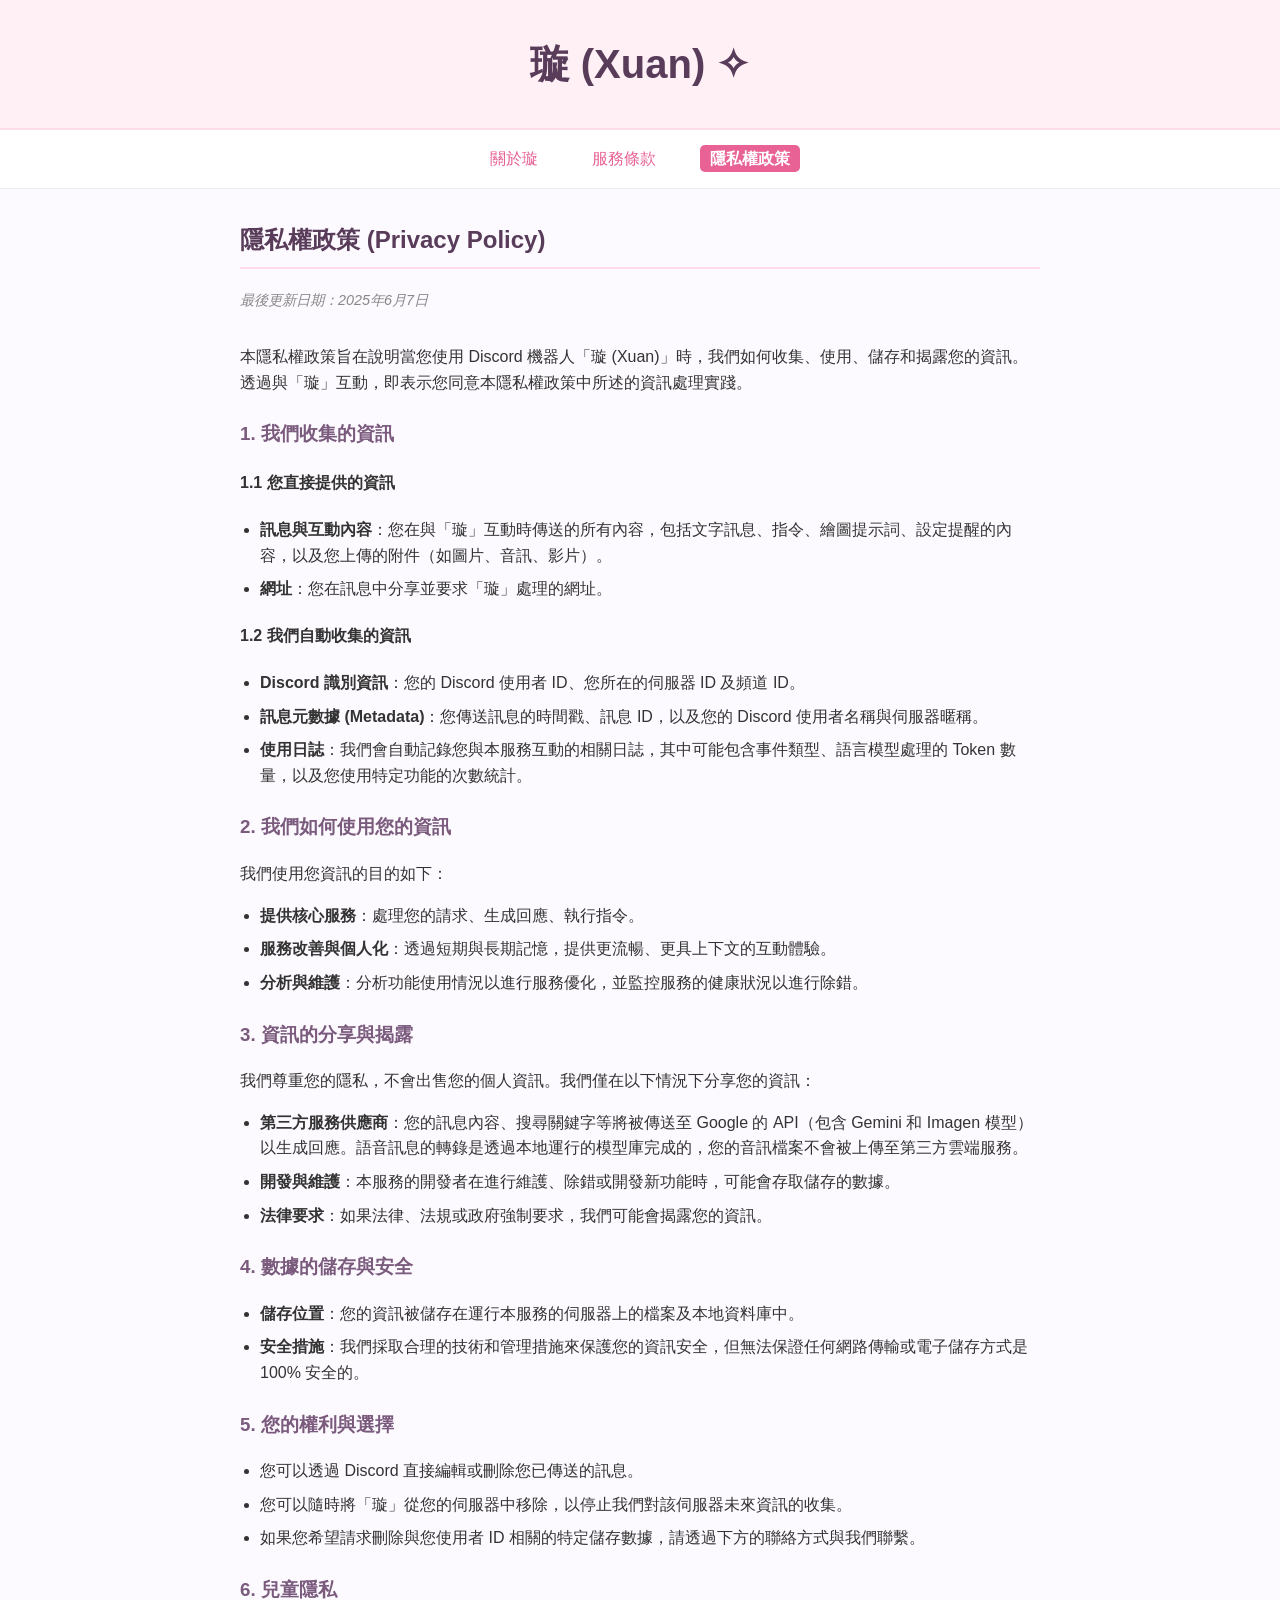
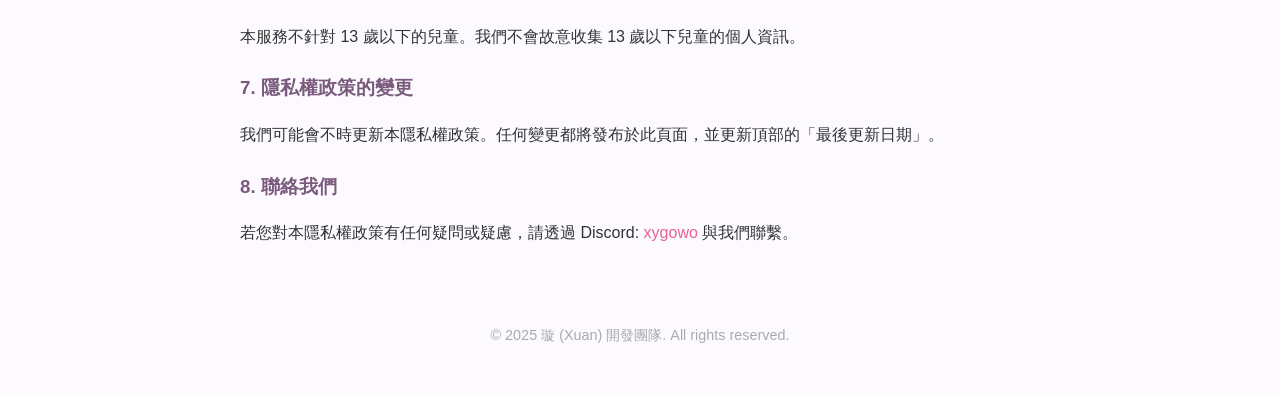
==== privacy.html @ e2d8d59f "新增檔案，作為專案的初始提交。" ====
<!DOCTYPE html>
<html lang="zh-Hant">
<head>
    <meta charset="UTF-8">
    <meta name="viewport" content="width=device-width, initial-scale=1.0">
    <title>隱私權政策 - 璇 (Xuan) ✧</title>
    <link rel="stylesheet" href="style.css">
</head>
<body>
    <header>
        <h1>璇 (Xuan) ✧</h1>
    </header>
    <nav>
        <a href="index.html">關於璇</a>
        <a href="tos.html">服務條款</a>
        <a href="privacy.html" class="active">隱私權政策</a>
    </nav>
    <main>
        <h2>隱私權政策 (Privacy Policy)</h2>
        <p class="meta-info">最後更新日期：2025年6月7日</p>
        <p>本隱私權政策旨在說明當您使用 Discord 機器人「璇 (Xuan)」時，我們如何收集、使用、儲存和揭露您的資訊。透過與「璇」互動，即表示您同意本隱私權政策中所述的資訊處理實踐。</p>

        <h3>1. 我們收集的資訊</h3>
        <h4>1.1 您直接提供的資訊</h4>
        <ul>
            <li><strong>訊息與互動內容</strong>：您在與「璇」互動時傳送的所有內容，包括文字訊息、指令、繪圖提示詞、設定提醒的內容，以及您上傳的附件（如圖片、音訊、影片）。</li>
            <li><strong>網址</strong>：您在訊息中分享並要求「璇」處理的網址。</li>
        </ul>
        <h4>1.2 我們自動收集的資訊</h4>
        <ul>
            <li><strong>Discord 識別資訊</strong>：您的 Discord 使用者 ID、您所在的伺服器 ID 及頻道 ID。</li>
            <li><strong>訊息元數據 (Metadata)</strong>：您傳送訊息的時間戳、訊息 ID，以及您的 Discord 使用者名稱與伺服器暱稱。</li>
            <li><strong>使用日誌</strong>：我們會自動記錄您與本服務互動的相關日誌，其中可能包含事件類型、語言模型處理的 Token 數量，以及您使用特定功能的次數統計。</li>
        </ul>

        <h3>2. 我們如何使用您的資訊</h3>
        <p>我們使用您資訊的目的如下：</p>
        <ul>
            <li><strong>提供核心服務</strong>：處理您的請求、生成回應、執行指令。</li>
            <li><strong>服務改善與個人化</strong>：透過短期與長期記憶，提供更流暢、更具上下文的互動體驗。</li>
            <li><strong>分析與維護</strong>：分析功能使用情況以進行服務優化，並監控服務的健康狀況以進行除錯。</li>
        </ul>

        <h3>3. 資訊的分享與揭露</h3>
        <p>我們尊重您的隱私，不會出售您的個人資訊。我們僅在以下情況下分享您的資訊：</p>
        <ul>
            <li><strong>第三方服務供應商</strong>：您的訊息內容、搜尋關鍵字等將被傳送至 Google 的 API（包含 Gemini 和 Imagen 模型）以生成回應。語音訊息的轉錄是透過本地運行的模型庫完成的，您的音訊檔案不會被上傳至第三方雲端服務。</li>
            <li><strong>開發與維護</strong>：本服務的開發者在進行維護、除錯或開發新功能時，可能會存取儲存的數據。</li>
            <li><strong>法律要求</strong>：如果法律、法規或政府強制要求，我們可能會揭露您的資訊。</li>
        </ul>

        <h3>4. 數據的儲存與安全</h3>
        <ul>
            <li><strong>儲存位置</strong>：您的資訊被儲存在運行本服務的伺服器上的檔案及本地資料庫中。</li>
            <li><strong>安全措施</strong>：我們採取合理的技術和管理措施來保護您的資訊安全，但無法保證任何網路傳輸或電子儲存方式是 100% 安全的。</li>
        </ul>

        <h3>5. 您的權利與選擇</h3>
        <ul>
            <li>您可以透過 Discord 直接編輯或刪除您已傳送的訊息。</li>
            <li>您可以隨時將「璇」從您的伺服器中移除，以停止我們對該伺服器未來資訊的收集。</li>
            <li>如果您希望請求刪除與您使用者 ID 相關的特定儲存數據，請透過下方的聯絡方式與我們聯繫。</li>
        </ul>

        <h3>6. 兒童隱私</h3>
        <p>本服務不針對 13 歲以下的兒童。我們不會故意收集 13 歲以下兒童的個人資訊。</p>

        <h3>7. 隱私權政策的變更</h3>
        <p>我們可能會不時更新本隱私權政策。任何變更都將發布於此頁面，並更新頂部的「最後更新日期」。</p>

        <h3>8. 聯絡我們</h3>
        <p>若您對本隱私權政策有任何疑問或疑慮，請透過 Discord: <a href="https://discord.com/users/540176371327172618">xygowo</a> 與我們聯繫。</p>
    </main>
    <footer>
        <p>&copy; 2025 璇 (Xuan) 開發團隊. All rights reserved.</p>
    </footer>
</body>
</html>
---- style.css ----
/* General Body Styles */
body {
    font-family: 'Segoe UI', 'Microsoft JhengHei', 'Helvetica Neue', sans-serif;
    line-height: 1.6;
    margin: 0;
    padding: 0;
    background-color: #fdfaff;
    color: #333;
}

/* Header Styles */
header {
    background-color: #fff0f5; /* Light Lavender Blush */
    color: #583c5a;
    text-align: center;
    padding: 2rem 1rem;
    border-bottom: 2px solid #ffdde8;
}

header h1 {
    margin: 0;
    font-size: 2.5rem;
}

header p {
    margin: 0.5rem 0 0;
    font-size: 1.1rem;
}

/* Navigation Styles */
nav {
    background-color: #ffffff;
    padding: 1rem;
    text-align: center;
    border-bottom: 1px solid #eee;
    position: sticky;
    top: 0;
    z-index: 1000;
}

nav a {
    color: #e86295; /* Pinkish color */
    margin: 0 15px;
    text-decoration: none;
    font-weight: 500;
    padding: 5px 10px;
    border-radius: 5px;
    transition: background-color 0.3s, color 0.3s;
}

nav a:hover {
    background-color: #fff0f5;
    color: #d14a7e;
}

nav a.active {
    color: #ffffff;
    background-color: #e86295;
    font-weight: 700;
}

/* Main Content Styles */
main {
    max-width: 800px;
    margin: 2rem auto;
    padding: 0 2rem;
}

section {
    background-color: #ffffff;
    padding: 1.5rem 2rem;
    margin-bottom: 1.5rem;
    border-radius: 8px;
    box-shadow: 0 2px 8px rgba(0,0,0,0.05);
}

/* Headings and Paragraphs */
h2 {
    color: #583c5a;
    border-bottom: 2px solid #ffdde8;
    padding-bottom: 0.5rem;
    margin-top: 0;
}

h3 {
    color: #7a5a7d;
    margin-top: 1.5rem;
}

p {
    margin-bottom: 1rem;
}

p.meta-info {
    font-style: italic;
    color: #888;
    font-size: 0.9rem;
    margin-bottom: 2rem;
}

/* Lists and Links */
ul {
    padding-left: 20px;
}

li {
    margin-bottom: 0.5rem;
}

a {
    color: #e86295;
    text-decoration: none;
}

a:hover {
    text-decoration: underline;
}

/* Code block styles */
code {
    background-color: #f0f0f0;
    padding: 0.2em 0.4em;
    margin: 0;
    font-size: 85%;
    border-radius: 3px;
    font-family: 'Courier New', Courier, monospace;
}

/* Footer Styles */
footer {
    text-align: center;
    padding: 2rem;
    margin-top: 2rem;
    font-size: 0.9em;
    color: #aaa;
}
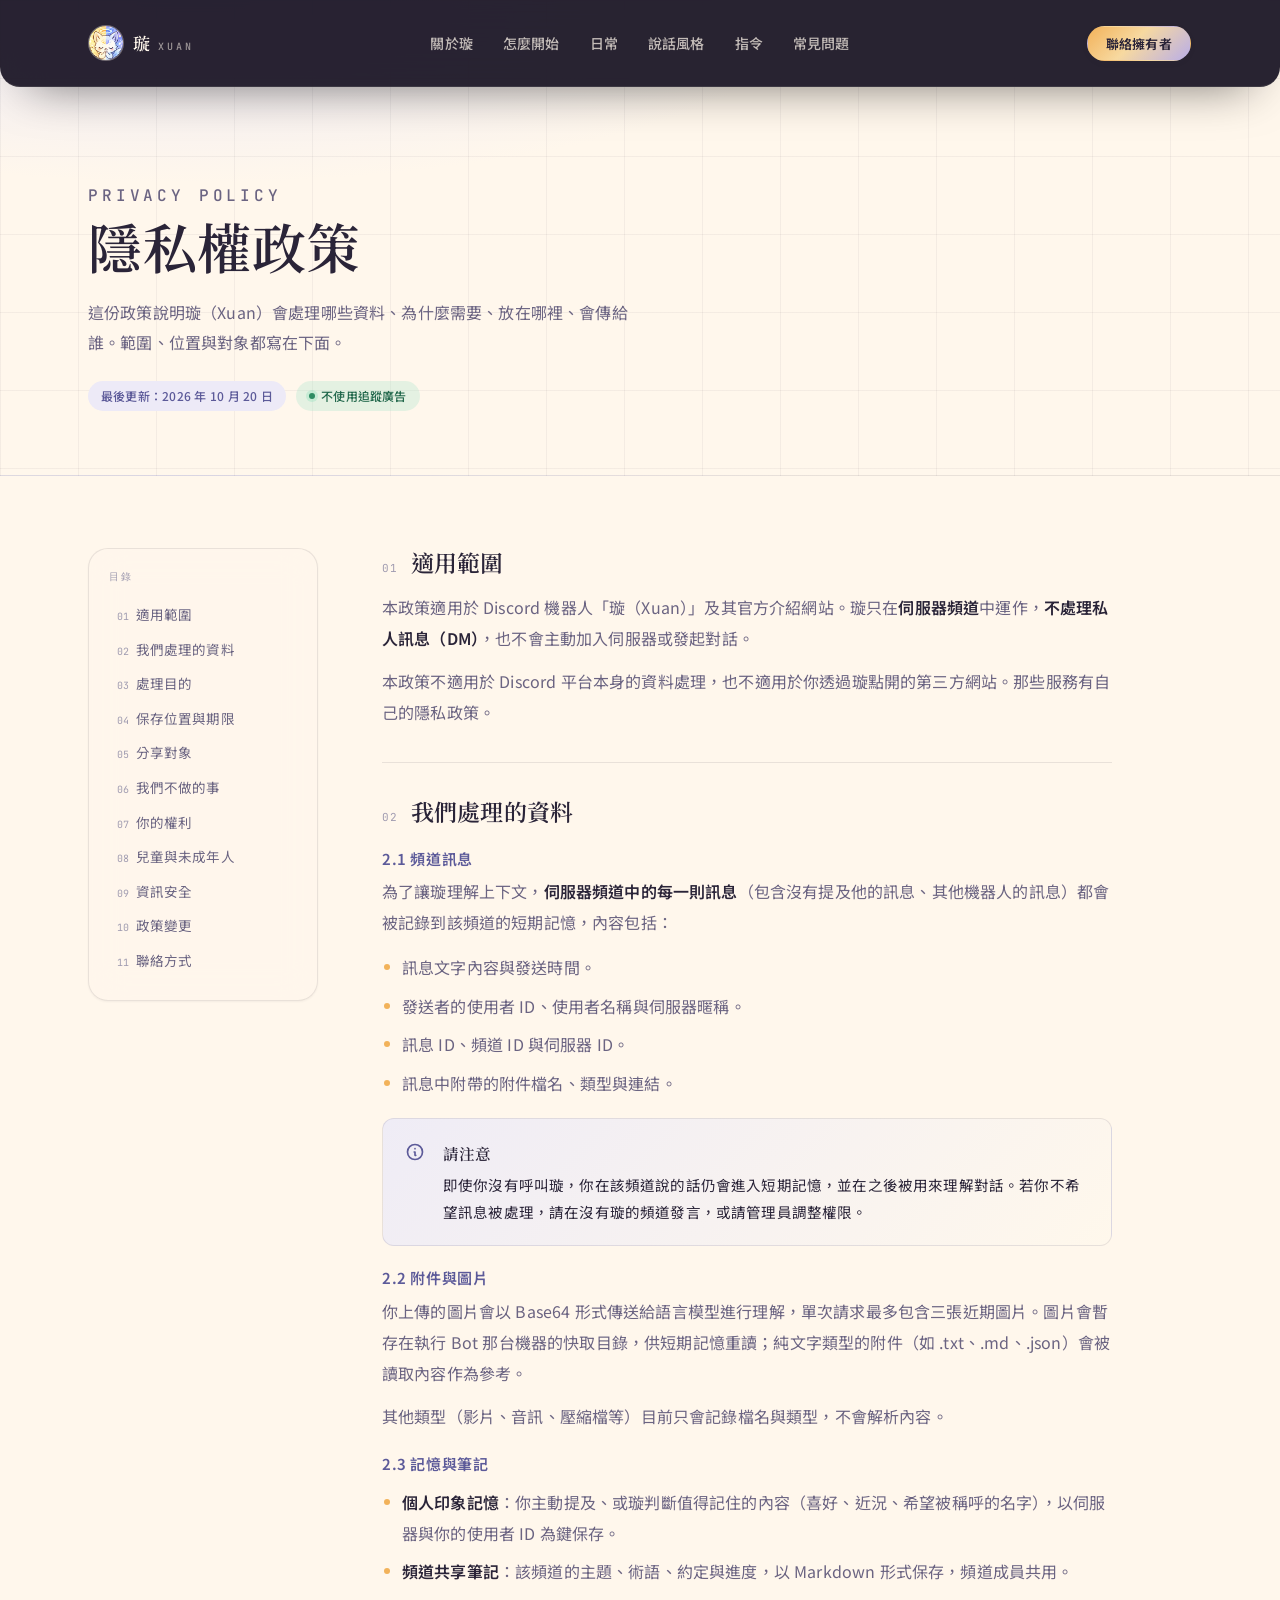
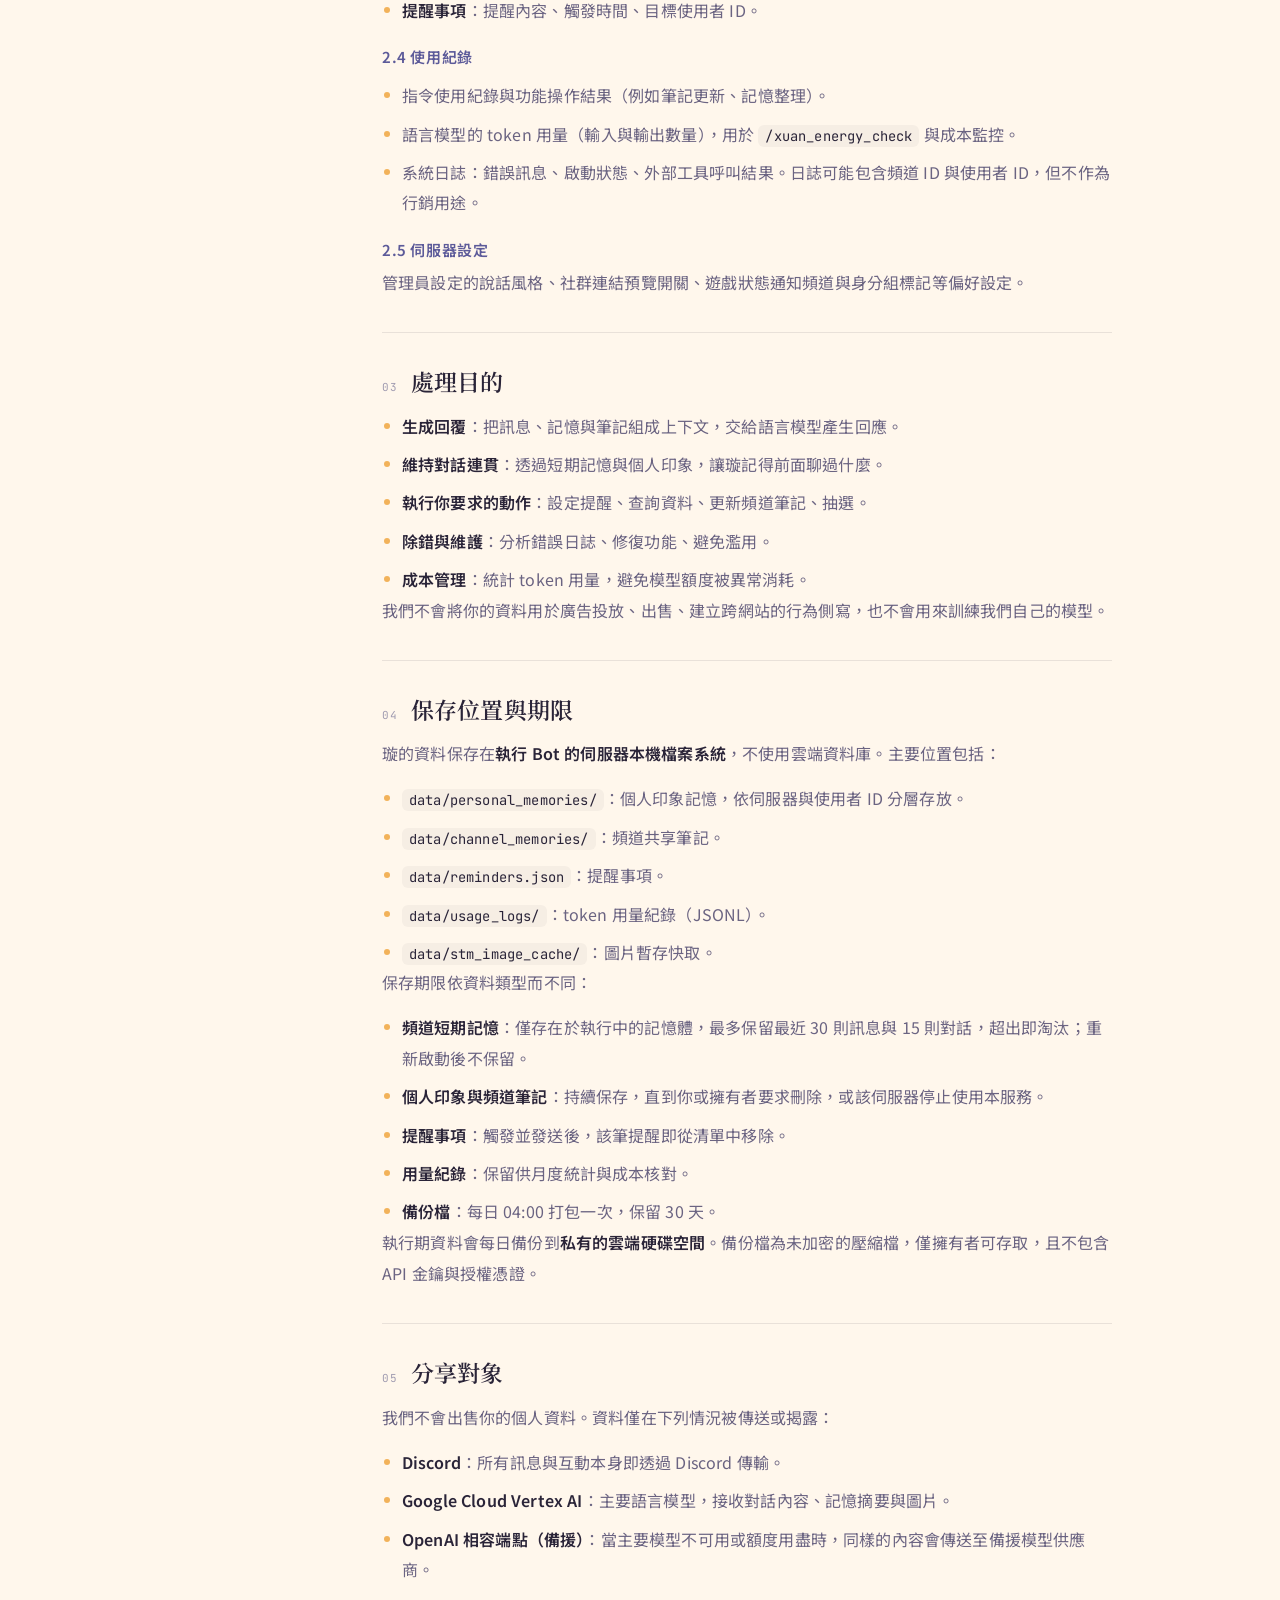
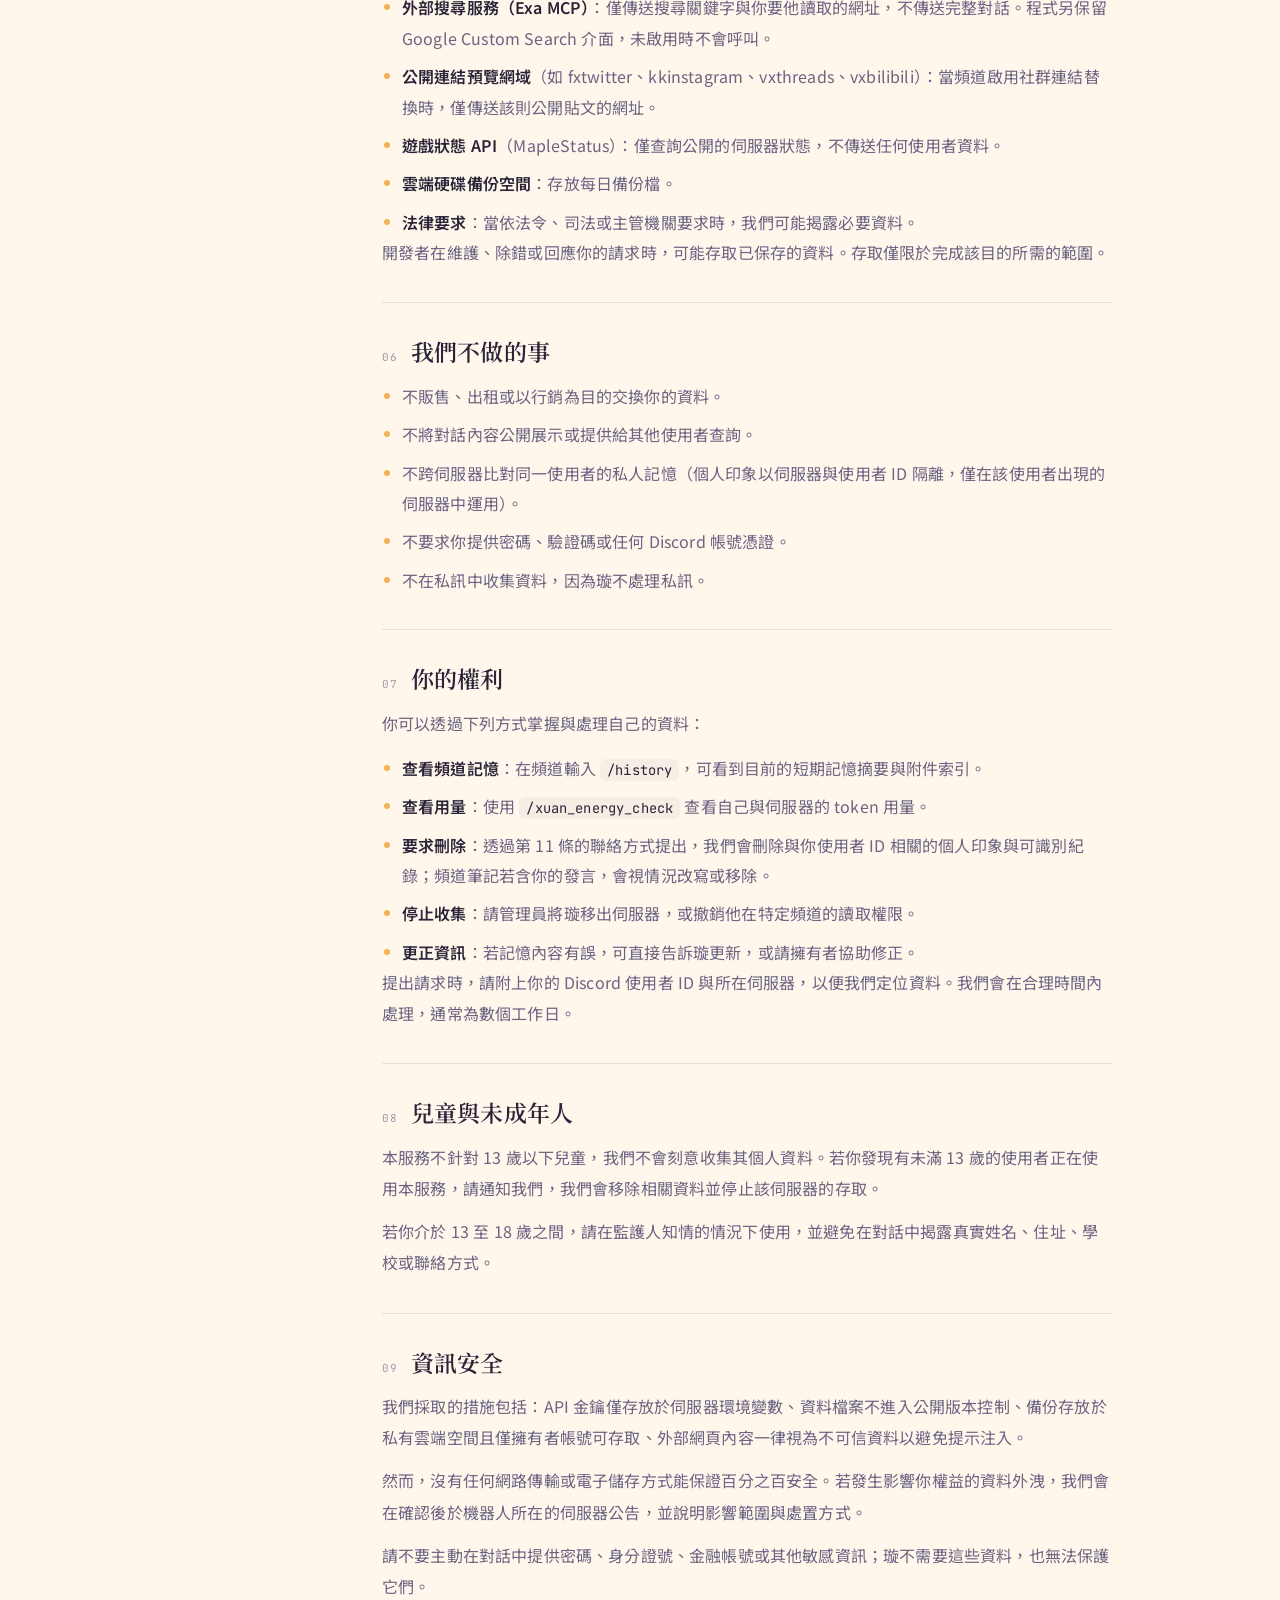
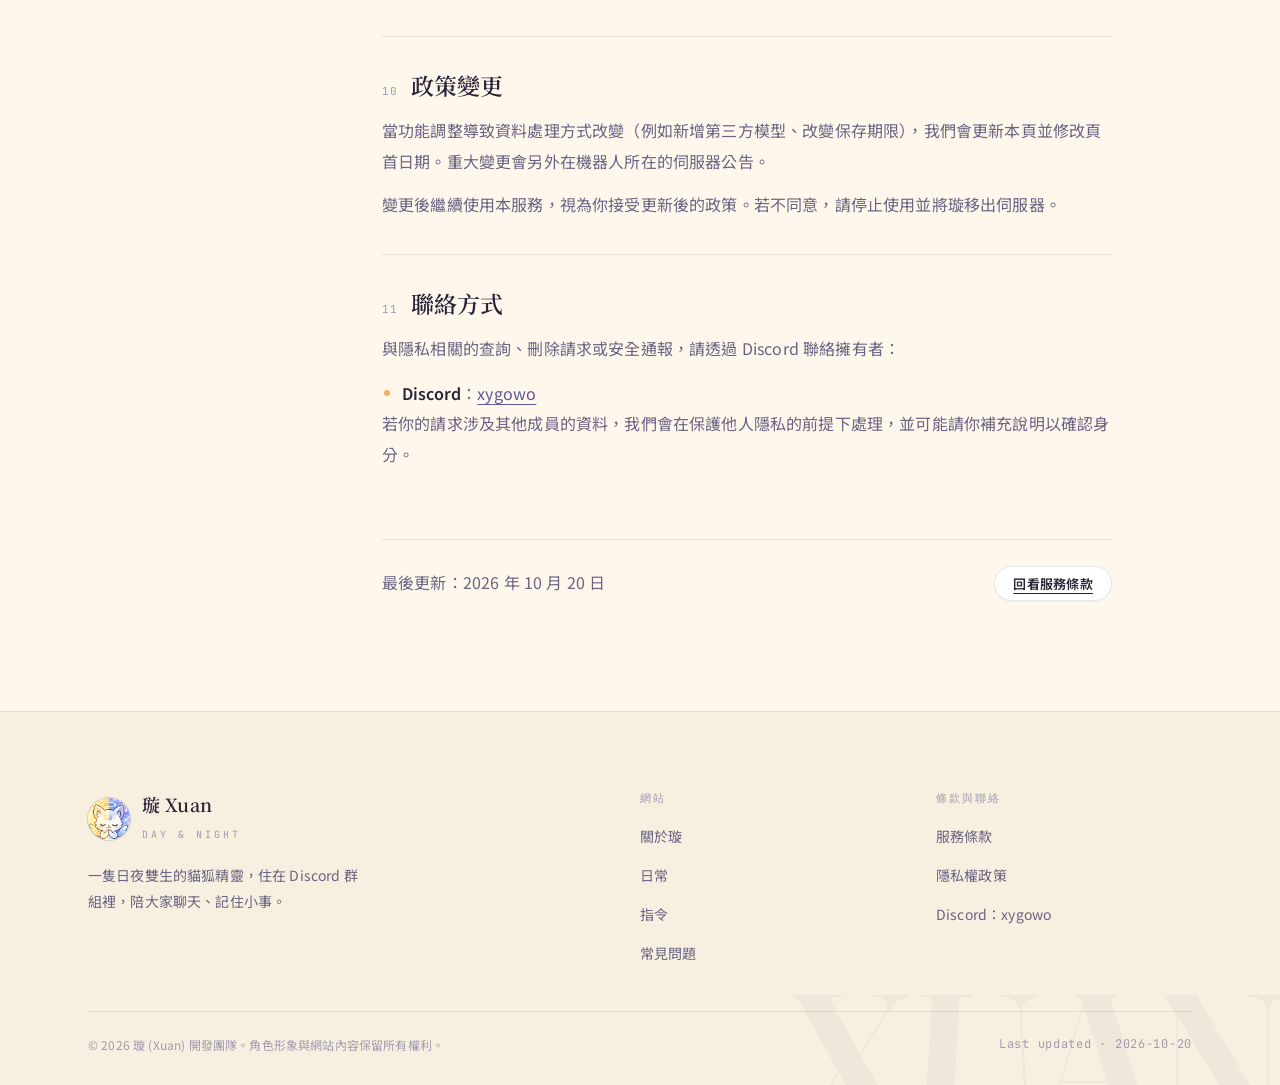
==== commit 6dc10cda: "2026更新" ====
--- a/privacy.html
+++ b/privacy.html
@@ -1,78 +1,272 @@
 <!DOCTYPE html>
-<html lang="zh-Hant">
+<html lang="zh-Hant-TW">
 <head>
-    <meta charset="UTF-8">
-    <meta name="viewport" content="width=device-width, initial-scale=1.0">
-    <title>隱私權政策 - 璇 (Xuan) ✧</title>
-    <link rel="stylesheet" href="style.css">
+  <meta charset="UTF-8">
+  <meta name="viewport" content="width=device-width, initial-scale=1.0">
+  <title>隱私權政策 — 璇 Xuan</title>
+  <meta name="description" content="璇（Xuan）Discord 聊天機器人的隱私權政策：收集哪些資料、為什麼收集、存在哪裡、分享給誰，以及你可以怎麼要求刪除。">
+  <meta name="theme-color" content="#2A2438">
+  <link rel="icon" type="image/png" href="assets/img/favicon.png?v=2">
+  <link rel="apple-touch-icon" href="assets/img/favicon-180.png?v=2">
+  <link rel="preconnect" href="https://fonts.googleapis.com">
+  <link rel="preconnect" href="https://fonts.gstatic.com" crossorigin>
+  <link href="https://fonts.googleapis.com/css2?family=Fraunces:opsz,wght@9..144,300..600&family=JetBrains+Mono:wght@400;500&family=Noto+Sans+TC:wght@300;400;500;600&family=Noto+Serif+TC:wght@400;500;600&display=swap" rel="stylesheet">
+  <script>document.documentElement.classList.add('js');</script>
+  <link rel="stylesheet" href="assets/css/style.css">
 </head>
 <body>
-    <header>
-        <h1>璇 (Xuan) ✧</h1>
-    </header>
-    <nav>
-        <a href="index.html">關於璇</a>
-        <a href="tos.html">服務條款</a>
-        <a href="privacy.html" class="active">隱私權政策</a>
-    </nav>
-    <main>
-        <h2>隱私權政策 (Privacy Policy)</h2>
-        <p class="meta-info">最後更新日期：2025年6月7日</p>
-        <p>本隱私權政策旨在說明當您使用 Discord 機器人「璇 (Xuan)」時，我們如何收集、使用、儲存和揭露您的資訊。透過與「璇」互動，即表示您同意本隱私權政策中所述的資訊處理實踐。</p>
-
-        <h3>1. 我們收集的資訊</h3>
-        <h4>1.1 您直接提供的資訊</h4>
-        <ul>
-            <li><strong>訊息與互動內容</strong>：您在與「璇」互動時傳送的所有內容，包括文字訊息、指令、繪圖提示詞、設定提醒的內容，以及您上傳的附件（如圖片、音訊、影片）。</li>
-            <li><strong>網址</strong>：您在訊息中分享並要求「璇」處理的網址。</li>
+  <a class="skip-link" href="#main">跳至主要內容</a>
+
+  <header class="site-header">
+    <div class="nav-bar" aria-hidden="true"></div>
+    <div class="wrap">
+      <nav class="nav" id="nav" aria-label="主要導覽">
+        <a class="brand" href="index.html">
+          <img class="brand__mark" src="assets/img/avatar.png" alt="" width="38" height="38">
+          <span class="brand__text">璇<span class="brand__latin">Xuan</span></span>
+        </a>
+        <button class="nav__toggle" id="navToggle" type="button" aria-expanded="false" aria-controls="navLinks" aria-label="開啟選單">
+          <span></span><span></span><span></span>
+        </button>
+        <ul class="nav__links" id="navLinks">
+          <li><a href="index.html#about">關於璇</a></li>
+          <li><a href="index.html#start">怎麼開始</a></li>
+          <li><a href="index.html#abilities">日常</a></li>
+          <li><a href="index.html#style">說話風格</a></li>
+          <li><a href="index.html#commands">指令</a></li>
+          <li><a href="index.html#faq">常見問題</a></li>
         </ul>
-        <h4>1.2 我們自動收集的資訊</h4>
-        <ul>
-            <li><strong>Discord 識別資訊</strong>：您的 Discord 使用者 ID、您所在的伺服器 ID 及頻道 ID。</li>
-            <li><strong>訊息元數據 (Metadata)</strong>：您傳送訊息的時間戳、訊息 ID，以及您的 Discord 使用者名稱與伺服器暱稱。</li>
-            <li><strong>使用日誌</strong>：我們會自動記錄您與本服務互動的相關日誌，其中可能包含事件類型、語言模型處理的 Token 數量，以及您使用特定功能的次數統計。</li>
-        </ul>
-
-        <h3>2. 我們如何使用您的資訊</h3>
-        <p>我們使用您資訊的目的如下：</p>
-        <ul>
-            <li><strong>提供核心服務</strong>：處理您的請求、生成回應、執行指令。</li>
-            <li><strong>服務改善與個人化</strong>：透過短期與長期記憶，提供更流暢、更具上下文的互動體驗。</li>
-            <li><strong>分析與維護</strong>：分析功能使用情況以進行服務優化，並監控服務的健康狀況以進行除錯。</li>
-        </ul>
-
-        <h3>3. 資訊的分享與揭露</h3>
-        <p>我們尊重您的隱私，不會出售您的個人資訊。我們僅在以下情況下分享您的資訊：</p>
-        <ul>
-            <li><strong>第三方服務供應商</strong>：您的訊息內容、搜尋關鍵字等將被傳送至 Google 的 API（包含 Gemini 和 Imagen 模型）以生成回應。語音訊息的轉錄是透過本地運行的模型庫完成的，您的音訊檔案不會被上傳至第三方雲端服務。</li>
-            <li><strong>開發與維護</strong>：本服務的開發者在進行維護、除錯或開發新功能時，可能會存取儲存的數據。</li>
-            <li><strong>法律要求</strong>：如果法律、法規或政府強制要求，我們可能會揭露您的資訊。</li>
-        </ul>
-
-        <h3>4. 數據的儲存與安全</h3>
-        <ul>
-            <li><strong>儲存位置</strong>：您的資訊被儲存在運行本服務的伺服器上的檔案及本地資料庫中。</li>
-            <li><strong>安全措施</strong>：我們採取合理的技術和管理措施來保護您的資訊安全，但無法保證任何網路傳輸或電子儲存方式是 100% 安全的。</li>
-        </ul>
-
-        <h3>5. 您的權利與選擇</h3>
-        <ul>
-            <li>您可以透過 Discord 直接編輯或刪除您已傳送的訊息。</li>
-            <li>您可以隨時將「璇」從您的伺服器中移除，以停止我們對該伺服器未來資訊的收集。</li>
-            <li>如果您希望請求刪除與您使用者 ID 相關的特定儲存數據，請透過下方的聯絡方式與我們聯繫。</li>
-        </ul>
-
-        <h3>6. 兒童隱私</h3>
-        <p>本服務不針對 13 歲以下的兒童。我們不會故意收集 13 歲以下兒童的個人資訊。</p>
-
-        <h3>7. 隱私權政策的變更</h3>
-        <p>我們可能會不時更新本隱私權政策。任何變更都將發布於此頁面，並更新頂部的「最後更新日期」。</p>
-
-        <h3>8. 聯絡我們</h3>
-        <p>若您對本隱私權政策有任何疑問或疑慮，請透過 Discord: <a href="https://discord.com/users/540176371327172618">xygowo</a> 與我們聯繫。</p>
-    </main>
-    <footer>
-        <p>&copy; 2025 璇 (Xuan) 開發團隊. All rights reserved.</p>
-    </footer>
+        <a class="btn btn--primary btn--sm nav__cta" href="https://discord.com/users/540176371327172618" target="_blank" rel="noopener noreferrer">聯絡擁有者</a>
+      </nav>
+    </div>
+  </header>
+
+  <main id="main">
+    <div class="doc-hero">
+      <div class="wrap">
+        <p class="kicker">Privacy Policy</p>
+        <h1>隱私權政策</h1>
+        <p>這份政策說明璇（Xuan）會處理哪些資料、為什麼需要、放在哪裡、會傳給誰。範圍、位置與對象都寫在下面。</p>
+        <div class="doc-hero__meta">
+          <span class="badge badge--dusk">最後更新：2026 年 10 月 20 日</span>
+          <span class="badge badge--mint"><span class="badge__dot" aria-hidden="true"></span>不使用追蹤廣告</span>
+        </div>
+      </div>
+    </div>
+
+    <div class="wrap">
+      <div class="doc">
+        <aside class="doc__toc" aria-label="政策目錄">
+          <h2>目錄</h2>
+          <ol>
+            <li><a href="#p1">適用範圍</a></li>
+            <li><a href="#p2">我們處理的資料</a></li>
+            <li><a href="#p3">處理目的</a></li>
+            <li><a href="#p4">保存位置與期限</a></li>
+            <li><a href="#p5">分享對象</a></li>
+            <li><a href="#p6">我們不做的事</a></li>
+            <li><a href="#p7">你的權利</a></li>
+            <li><a href="#p8">兒童與未成年人</a></li>
+            <li><a href="#p9">資訊安全</a></li>
+            <li><a href="#p10">政策變更</a></li>
+            <li><a href="#p11">聯絡方式</a></li>
+          </ol>
+        </aside>
+
+        <div class="doc__body">
+          <section id="p1">
+            <h2><span>01</span>適用範圍</h2>
+            <p>本政策適用於 Discord 機器人「璇（Xuan）」及其官方介紹網站。璇只在<strong>伺服器頻道</strong>中運作，<strong>不處理私人訊息（DM）</strong>，也不會主動加入伺服器或發起對話。</p>
+            <p>本政策不適用於 Discord 平台本身的資料處理，也不適用於你透過璇點開的第三方網站。那些服務有自己的隱私政策。</p>
+          </section>
+
+          <section id="p2">
+            <h2><span>02</span>我們處理的資料</h2>
+
+            <h3>2.1 頻道訊息</h3>
+            <p>為了讓璇理解上下文，<strong>伺服器頻道中的每一則訊息</strong>（包含沒有提及他的訊息、其他機器人的訊息）都會被記錄到該頻道的短期記憶，內容包括：</p>
+            <ul>
+              <li>訊息文字內容與發送時間。</li>
+              <li>發送者的使用者 ID、使用者名稱與伺服器暱稱。</li>
+              <li>訊息 ID、頻道 ID 與伺服器 ID。</li>
+              <li>訊息中附帶的附件檔名、類型與連結。</li>
+            </ul>
+            <div class="callout">
+              <svg viewBox="0 0 24 24" fill="none" stroke="currentColor" stroke-width="2" stroke-linecap="round" stroke-linejoin="round" aria-hidden="true"><circle cx="12" cy="12" r="9"/><path d="M12 8h.01M11 12h1v4h1"/></svg>
+              <p><strong>請注意</strong>即使你沒有呼叫璇，你在該頻道說的話仍會進入短期記憶，並在之後被用來理解對話。若你不希望訊息被處理，請在沒有璇的頻道發言，或請管理員調整權限。</p>
+            </div>
+
+            <h3>2.2 附件與圖片</h3>
+            <p>你上傳的圖片會以 Base64 形式傳送給語言模型進行理解，單次請求最多包含三張近期圖片。圖片會暫存在執行 Bot 那台機器的快取目錄，供短期記憶重讀；純文字類型的附件（如 .txt、.md、.json）會被讀取內容作為參考。</p>
+            <p>其他類型（影片、音訊、壓縮檔等）目前只會記錄檔名與類型，不會解析內容。</p>
+
+            <h3>2.3 記憶與筆記</h3>
+            <ul>
+              <li><strong>個人印象記憶</strong>：你主動提及、或璇判斷值得記住的內容（喜好、近況、希望被稱呼的名字），以伺服器與你的使用者 ID 為鍵保存。</li>
+              <li><strong>頻道共享筆記</strong>：該頻道的主題、術語、約定與進度，以 Markdown 形式保存，頻道成員共用。</li>
+              <li><strong>提醒事項</strong>：提醒內容、觸發時間、目標使用者 ID。</li>
+            </ul>
+
+            <h3>2.4 使用紀錄</h3>
+            <ul>
+              <li>指令使用紀錄與功能操作結果（例如筆記更新、記憶整理）。</li>
+              <li>語言模型的 token 用量（輸入與輸出數量），用於 <code>/xuan_energy_check</code> 與成本監控。</li>
+              <li>系統日誌：錯誤訊息、啟動狀態、外部工具呼叫結果。日誌可能包含頻道 ID 與使用者 ID，但不作為行銷用途。</li>
+            </ul>
+
+            <h3>2.5 伺服器設定</h3>
+            <p>管理員設定的說話風格、社群連結預覽開關、遊戲狀態通知頻道與身分組標記等偏好設定。</p>
+          </section>
+
+          <section id="p3">
+            <h2><span>03</span>處理目的</h2>
+            <ul>
+              <li><strong>生成回覆</strong>：把訊息、記憶與筆記組成上下文，交給語言模型產生回應。</li>
+              <li><strong>維持對話連貫</strong>：透過短期記憶與個人印象，讓璇記得前面聊過什麼。</li>
+              <li><strong>執行你要求的動作</strong>：設定提醒、查詢資料、更新頻道筆記、抽選。</li>
+              <li><strong>除錯與維護</strong>：分析錯誤日誌、修復功能、避免濫用。</li>
+              <li><strong>成本管理</strong>：統計 token 用量，避免模型額度被異常消耗。</li>
+            </ul>
+            <p>我們不會將你的資料用於廣告投放、出售、建立跨網站的行為側寫，也不會用來訓練我們自己的模型。</p>
+          </section>
+
+          <section id="p4">
+            <h2><span>04</span>保存位置與期限</h2>
+            <p>璇的資料保存在<strong>執行 Bot 的伺服器本機檔案系統</strong>，不使用雲端資料庫。主要位置包括：</p>
+            <ul>
+              <li><code>data/personal_memories/</code>：個人印象記憶，依伺服器與使用者 ID 分層存放。</li>
+              <li><code>data/channel_memories/</code>：頻道共享筆記。</li>
+              <li><code>data/reminders.json</code>：提醒事項。</li>
+              <li><code>data/usage_logs/</code>：token 用量紀錄（JSONL）。</li>
+              <li><code>data/stm_image_cache/</code>：圖片暫存快取。</li>
+            </ul>
+            <p>保存期限依資料類型而不同：</p>
+            <ul>
+              <li><strong>頻道短期記憶</strong>：僅存在於執行中的記憶體，最多保留最近 30 則訊息與 15 則對話，超出即淘汰；重新啟動後不保留。</li>
+              <li><strong>個人印象與頻道筆記</strong>：持續保存，直到你或擁有者要求刪除，或該伺服器停止使用本服務。</li>
+              <li><strong>提醒事項</strong>：觸發並發送後，該筆提醒即從清單中移除。</li>
+              <li><strong>用量紀錄</strong>：保留供月度統計與成本核對。</li>
+              <li><strong>備份檔</strong>：每日 04:00 打包一次，保留 30 天。</li>
+            </ul>
+            <p>執行期資料會每日備份到<strong>私有的雲端硬碟空間</strong>。備份檔為未加密的壓縮檔，僅擁有者可存取，且不包含 API 金鑰與授權憑證。</p>
+          </section>
+
+          <section id="p5">
+            <h2><span>05</span>分享對象</h2>
+            <p>我們不會出售你的個人資料。資料僅在下列情況被傳送或揭露：</p>
+            <ul>
+              <li><strong>Discord</strong>：所有訊息與互動本身即透過 Discord 傳輸。</li>
+              <li><strong>Google Cloud Vertex AI</strong>：主要語言模型，接收對話內容、記憶摘要與圖片。</li>
+              <li><strong>OpenAI 相容端點（備援）</strong>：當主要模型不可用或額度用盡時，同樣的內容會傳送至備援模型供應商。</li>
+              <li><strong>外部搜尋服務（Exa MCP）</strong>：僅傳送搜尋關鍵字與你要他讀取的網址，不傳送完整對話。程式另保留 Google Custom Search 介面，未啟用時不會呼叫。</li>
+              <li><strong>公開連結預覽網域</strong>（如 fxtwitter、kkinstagram、vxthreads、vxbilibili）：當頻道啟用社群連結替換時，僅傳送該則公開貼文的網址。</li>
+              <li><strong>遊戲狀態 API</strong>（MapleStatus）：僅查詢公開的伺服器狀態，不傳送任何使用者資料。</li>
+              <li><strong>雲端硬碟備份空間</strong>：存放每日備份檔。</li>
+              <li><strong>法律要求</strong>：當依法令、司法或主管機關要求時，我們可能揭露必要資料。</li>
+            </ul>
+            <p>開發者在維護、除錯或回應你的請求時，可能存取已保存的資料。存取僅限於完成該目的所需的範圍。</p>
+          </section>
+
+          <section id="p6">
+            <h2><span>06</span>我們不做的事</h2>
+            <ul>
+              <li>不販售、出租或以行銷為目的交換你的資料。</li>
+              <li>不將對話內容公開展示或提供給其他使用者查詢。</li>
+              <li>不跨伺服器比對同一使用者的私人記憶（個人印象以伺服器與使用者 ID 隔離，僅在該使用者出現的伺服器中運用）。</li>
+              <li>不要求你提供密碼、驗證碼或任何 Discord 帳號憑證。</li>
+              <li>不在私訊中收集資料，因為璇不處理私訊。</li>
+            </ul>
+          </section>
+
+          <section id="p7">
+            <h2><span>07</span>你的權利</h2>
+            <p>你可以透過下列方式掌握與處理自己的資料：</p>
+            <ul>
+              <li><strong>查看頻道記憶</strong>：在頻道輸入 <code>/history</code>，可看到目前的短期記憶摘要與附件索引。</li>
+              <li><strong>查看用量</strong>：使用 <code>/xuan_energy_check</code> 查看自己與伺服器的 token 用量。</li>
+              <li><strong>要求刪除</strong>：透過第 11 條的聯絡方式提出，我們會刪除與你使用者 ID 相關的個人印象與可識別紀錄；頻道筆記若含你的發言，會視情況改寫或移除。</li>
+              <li><strong>停止收集</strong>：請管理員將璇移出伺服器，或撤銷他在特定頻道的讀取權限。</li>
+              <li><strong>更正資訊</strong>：若記憶內容有誤，可直接告訴璇更新，或請擁有者協助修正。</li>
+            </ul>
+            <p>提出請求時，請附上你的 Discord 使用者 ID 與所在伺服器，以便我們定位資料。我們會在合理時間內處理，通常為數個工作日。</p>
+          </section>
+
+          <section id="p8">
+            <h2><span>08</span>兒童與未成年人</h2>
+            <p>本服務不針對 13 歲以下兒童，我們不會刻意收集其個人資料。若你發現有未滿 13 歲的使用者正在使用本服務，請通知我們，我們會移除相關資料並停止該伺服器的存取。</p>
+            <p>若你介於 13 至 18 歲之間，請在監護人知情的情況下使用，並避免在對話中揭露真實姓名、住址、學校或聯絡方式。</p>
+          </section>
+
+          <section id="p9">
+            <h2><span>09</span>資訊安全</h2>
+            <p>我們採取的措施包括：API 金鑰僅存放於伺服器環境變數、資料檔案不進入公開版本控制、備份存放於私有雲端空間且僅擁有者帳號可存取、外部網頁內容一律視為不可信資料以避免提示注入。</p>
+            <p>然而，沒有任何網路傳輸或電子儲存方式能保證百分之百安全。若發生影響你權益的資料外洩，我們會在確認後於機器人所在的伺服器公告，並說明影響範圍與處置方式。</p>
+            <p>請不要主動在對話中提供密碼、身分證號、金融帳號或其他敏感資訊；璇不需要這些資料，也無法保護它們。</p>
+          </section>
+
+          <section id="p10">
+            <h2><span>10</span>政策變更</h2>
+            <p>當功能調整導致資料處理方式改變（例如新增第三方模型、改變保存期限），我們會更新本頁並修改頁首日期。重大變更會另外在機器人所在的伺服器公告。</p>
+            <p>變更後繼續使用本服務，視為你接受更新後的政策。若不同意，請停止使用並將璇移出伺服器。</p>
+          </section>
+
+          <section id="p11">
+            <h2><span>11</span>聯絡方式</h2>
+            <p>與隱私相關的查詢、刪除請求或安全通報，請透過 Discord 聯絡擁有者：</p>
+            <ul>
+              <li><strong>Discord</strong>：<a href="https://discord.com/users/540176371327172618" target="_blank" rel="noopener noreferrer">xygowo</a></li>
+            </ul>
+            <p>若你的請求涉及其他成員的資料，我們會在保護他人隱私的前提下處理，並可能請你補充說明以確認身分。</p>
+          </section>
+
+          <div class="doc__foot">
+            <p>最後更新：2026 年 10 月 20 日</p>
+            <a class="btn btn--secondary btn--sm" href="tos.html">回看服務條款</a>
+          </div>
+        </div>
+      </div>
+    </div>
+  </main>
+
+  <footer class="site-footer">
+    <div class="wrap">
+      <div class="footer__grid">
+        <div>
+          <div class="footer__brand">
+            <img src="assets/img/avatar.png" alt="" width="44" height="44">
+            <div>
+              <strong>璇 Xuan</strong>
+              <span>Day &amp; Night</span>
+            </div>
+          </div>
+          <p class="footer__desc">一隻日夜雙生的貓狐精靈，住在 Discord 群組裡，陪大家聊天、記住小事。</p>
+        </div>
+        <div>
+          <h5>網站</h5>
+          <ul>
+            <li><a href="index.html#about">關於璇</a></li>
+            <li><a href="index.html#abilities">日常</a></li>
+            <li><a href="index.html#commands">指令</a></li>
+            <li><a href="index.html#faq">常見問題</a></li>
+          </ul>
+        </div>
+        <div>
+          <h5>條款與聯絡</h5>
+          <ul>
+            <li><a href="tos.html">服務條款</a></li>
+            <li><a href="privacy.html">隱私權政策</a></li>
+            <li><a href="https://discord.com/users/540176371327172618" target="_blank" rel="noopener noreferrer">Discord：xygowo</a></li>
+          </ul>
+        </div>
+      </div>
+      <div class="footer__bottom">
+        <p>© 2026 璇 (Xuan) 開發團隊。角色形象與網站內容保留所有權利。</p>
+        <span>Last updated · 2026-10-20</span>
+      </div>
+    </div>
+  </footer>
+
+  <script src="assets/js/scroll.js" defer></script>
+  <script src="assets/js/main.js" defer></script>
 </body>
-</html>+</html>
--- a/assets/css/style.css
+++ b/assets/css/style.css
@@ -0,0 +1,2900 @@
+/* ==========================================================================
+   璇 (Xuan) — 介紹網站 v2
+   設計語言：編輯感襯線字、玻璃浮層、柔和漸層與大留白。
+   僅沿用 DESIGN.md 的「配色」，不套用其描邊／硬邊陰影／圓體字規範。
+   ========================================================================== */
+
+:root {
+  /* 品牌色（沿用 DESIGN.md colors） */
+  --day-cream: #FFE8C2;
+  --day-gold: #F2B25A;
+  --night-lavender: #B9AEE8;
+  --night-indigo: #5C5A99;
+  --outline-ink: #2A2438;
+  --accent-star: #F7D9A0;
+  --accent-mint: #9FE3C4;
+  --accent-coral: #F4907E;
+  --accent-sky: #8FB8E0;
+  --accent-maple: #E8935C;
+  --accent-energy: #FFBC6B;
+  --accent-memory: #9BB1D1;
+
+  /* 表面 */
+  --surface-base: #FFF7EC;
+  --surface-subtle: #F7EFE0;
+  --surface-elevated: #FFFFFF;
+  --surface-dusk: #EDEAF7;
+
+  /* 文字 */
+  --text-primary: #2A2438;
+  --text-secondary: #6B6482;
+  --text-muted: #A09BB0;
+  --text-inverse: #FFFFFF;
+
+  /* 由配色衍生的中性層 */
+  --line: rgba(42, 36, 56, 0.10);
+  --line-strong: rgba(42, 36, 56, 0.18);
+  --line-inverse: rgba(255, 255, 255, 0.16);
+  --ink-veil: rgba(42, 36, 56, 0.04);
+  --glass: rgba(255, 247, 236, 0.78);
+  --glass-strong: rgba(255, 247, 236, 0.94);
+  --glass-dark: rgba(255, 255, 255, 0.06);
+  --hero-text: #FFF7EC;
+  --hero-text-soft: rgba(255, 247, 236, 0.70);
+  --hero-text-faint: rgba(255, 247, 236, 0.60);
+
+  /* 陰影：柔和多層，非硬邊 */
+  --shadow-xs: 0 1px 2px rgba(42, 36, 56, 0.05);
+  --shadow-sm: 0 2px 6px rgba(42, 36, 56, 0.05), 0 10px 24px -18px rgba(42, 36, 56, 0.30);
+  --shadow-md: 0 4px 10px rgba(42, 36, 56, 0.05), 0 20px 44px -24px rgba(42, 36, 56, 0.35);
+  --shadow-lg: 0 8px 18px rgba(42, 36, 56, 0.06), 0 48px 90px -46px rgba(42, 36, 56, 0.55);
+
+  /* 圓角 */
+  --r-xs: 8px;
+  --r-sm: 12px;
+  --r-md: 20px;
+  --r-lg: 28px;
+  --r-xl: 36px;
+  --r-full: 999px;
+
+  /* 字體 */
+  --font-serif: 'Noto Serif TC', 'Songti TC', 'PMingLiU', 'Microsoft JhengHei', serif;
+  --font-sans: 'Noto Sans TC', -apple-system, BlinkMacSystemFont, 'Segoe UI', 'Microsoft JhengHei', sans-serif;
+  --font-latin: 'Fraunces', 'Noto Serif TC', Georgia, serif;
+  --font-mono: 'JetBrains Mono', 'Fira Code', Consolas, monospace;
+
+  /* 漸層 */
+  --grad-warm: linear-gradient(135deg, var(--day-gold) 0%, var(--accent-star) 45%, var(--night-lavender) 100%);
+  --grad-text: linear-gradient(180deg, #FFF7EC 0%, var(--day-cream) 52%, var(--night-lavender) 100%);
+  --grad-night: radial-gradient(120% 130% at 82% -10%, var(--night-indigo) 0%, #3A3357 38%, var(--outline-ink) 78%);
+  --grad-soft: radial-gradient(90% 70% at 15% 0%, var(--surface-dusk) 0%, var(--surface-base) 55%, var(--surface-base) 100%);
+
+  /* 節奏 */
+  --shell: 1200px;
+  --gutter: clamp(20px, 5vw, 48px);
+  --section-y: clamp(64px, 9vw, 120px);
+  --ease: cubic-bezier(0.22, 1, 0.36, 1);
+}
+
+/* --------------------------------------------------------------------------
+   基礎
+   -------------------------------------------------------------------------- */
+
+*,
+*::before,
+*::after {
+  box-sizing: border-box;
+}
+
+html {
+  scroll-behavior: smooth;
+  scroll-padding-top: 108px;
+  -webkit-text-size-adjust: 100%;
+}
+
+body {
+  margin: 0;
+  background-color: var(--surface-base);
+  color: var(--text-primary);
+  font-family: var(--font-sans);
+  font-size: 16.5px;
+  line-height: 1.75;
+  letter-spacing: 0.01em;
+  -webkit-font-smoothing: antialiased;
+  text-rendering: optimizeLegibility;
+  overflow-x: clip;
+}
+
+h1, h2, h3, h4, h5 {
+  margin: 0;
+  font-family: var(--font-serif);
+  font-weight: 600;
+  line-height: 1.28;
+  letter-spacing: 0.01em;
+  color: var(--text-primary);
+}
+
+p { margin: 0; }
+img { max-width: 100%; display: block; }
+
+a {
+  color: var(--night-indigo);
+  text-decoration: none;
+  text-underline-offset: 4px;
+  text-decoration-thickness: 1px;
+}
+
+a:hover { text-decoration: underline; }
+
+code {
+  font-family: var(--font-mono);
+  font-size: 0.86em;
+  background-color: var(--ink-veil);
+  border-radius: 6px;
+  padding: 2px 7px;
+  color: var(--outline-ink);
+}
+
+::selection {
+  background-color: var(--night-lavender);
+  color: var(--outline-ink);
+}
+
+:focus-visible {
+  outline: 2px solid var(--day-gold);
+  outline-offset: 3px;
+  border-radius: var(--r-xs);
+}
+
+.wrap {
+  width: 100%;
+  max-width: var(--shell);
+  margin: 0 auto;
+  padding: 0 var(--gutter);
+}
+
+.skip-link {
+  position: absolute;
+  left: 16px;
+  top: -100px;
+  z-index: 200;
+  background-color: var(--surface-elevated);
+  border-radius: var(--r-full);
+  padding: 10px 20px;
+  font-size: 14px;
+  box-shadow: var(--shadow-md);
+  transition: top 200ms var(--ease);
+}
+
+.skip-link:focus { top: 16px; }
+
+/* --------------------------------------------------------------------------
+   導覽：浮動玻璃藥丸
+   -------------------------------------------------------------------------- */
+
+.site-header {
+  position: fixed;
+  top: 0;
+  left: 0;
+  right: 0;
+  z-index: 100;
+  padding: 14px 0;
+  pointer-events: none;
+}
+
+.site-header .wrap { pointer-events: auto; }
+
+.nav {
+  position: relative;
+  display: flex;
+  align-items: center;
+  gap: 8px;
+  padding: 8px 10px 8px 16px;
+  border-radius: var(--r-full);
+  border: 1px solid rgba(255, 247, 236, 0.45);
+  background: rgba(255, 247, 236, 0.90);
+  -webkit-backdrop-filter: blur(22px) saturate(180%);
+  backdrop-filter: blur(22px) saturate(180%);
+  box-shadow: var(--shadow-sm);
+}
+
+.brand {
+  display: inline-flex;
+  align-items: center;
+  gap: 10px;
+  flex-shrink: 0;
+  color: var(--text-primary);
+}
+
+.brand:hover { text-decoration: none; }
+
+.brand__mark {
+  width: 34px;
+  height: 34px;
+  border-radius: var(--r-full);
+  box-shadow: 0 0 0 1px var(--line-strong);
+  object-fit: cover;
+}
+
+.brand__text {
+  display: flex;
+  align-items: baseline;
+  gap: 8px;
+  font-family: var(--font-serif);
+  font-size: 17px;
+  font-weight: 600;
+  line-height: 1;
+}
+
+.brand__latin {
+  font-family: var(--font-mono);
+  font-size: 10px;
+  font-weight: 500;
+  letter-spacing: 0.28em;
+  text-transform: uppercase;
+  color: var(--text-secondary);
+}
+
+.nav__links {
+  display: flex;
+  align-items: center;
+  gap: 2px;
+  margin: 0 auto;
+  padding: 0;
+  list-style: none;
+}
+
+.nav__links a {
+  display: inline-block;
+  padding: 8px 14px;
+  border-radius: var(--r-full);
+  font-size: 14px;
+  font-weight: 500;
+  color: var(--text-secondary);
+  transition: color 200ms var(--ease), background-color 200ms var(--ease);
+}
+
+.nav__links a:hover {
+  color: var(--text-primary);
+  background-color: var(--ink-veil);
+  text-decoration: none;
+}
+
+.nav__links a.is-active {
+  color: var(--outline-ink);
+  background-color: var(--surface-dusk);
+}
+
+.nav__cta { flex-shrink: 0; }
+
+.nav__toggle {
+  display: none;
+  margin-left: auto;
+  width: 40px;
+  height: 40px;
+  align-items: center;
+  justify-content: center;
+  flex-direction: column;
+  gap: 4px;
+  padding: 0;
+  border: 1px solid var(--line);
+  border-radius: var(--r-full);
+  background-color: var(--surface-elevated);
+  cursor: pointer;
+}
+
+.nav__toggle span {
+  display: block;
+  width: 16px;
+  height: 1.5px;
+  border-radius: var(--r-full);
+  background-color: var(--outline-ink);
+  transition: transform 200ms var(--ease), opacity 200ms var(--ease);
+}
+
+.nav__toggle[aria-expanded="true"] span:nth-child(1) { transform: translateY(5.5px) rotate(45deg); }
+.nav__toggle[aria-expanded="true"] span:nth-child(2) { opacity: 0; }
+.nav__toggle[aria-expanded="true"] span:nth-child(3) { transform: translateY(-5.5px) rotate(-45deg); }
+
+/* --------------------------------------------------------------------------
+   按鈕與標籤
+   -------------------------------------------------------------------------- */
+
+.btn {
+  display: inline-flex;
+  align-items: center;
+  justify-content: center;
+  gap: 8px;
+  padding: 13px 26px;
+  border: 1px solid transparent;
+  border-radius: var(--r-full);
+  font-family: var(--font-sans);
+  font-size: 14.5px;
+  font-weight: 600;
+  letter-spacing: 0.02em;
+  line-height: 1;
+  cursor: pointer;
+  transition: transform 240ms var(--ease), box-shadow 240ms var(--ease),
+              background-color 240ms var(--ease), color 240ms var(--ease);
+}
+
+.btn:hover { text-decoration: none; transform: translateY(-2px); }
+.btn:active { transform: translateY(0); }
+
+.btn--primary {
+  background-image: var(--grad-warm);
+  color: var(--outline-ink);
+  box-shadow: var(--shadow-sm);
+}
+
+.btn--primary:hover {
+  color: var(--outline-ink);
+  box-shadow: var(--shadow-md), 0 0 40px rgba(242, 178, 90, 0.35);
+}
+
+.btn--secondary {
+  background-color: var(--surface-elevated);
+  border-color: var(--line);
+  color: var(--text-primary);
+  box-shadow: var(--shadow-xs);
+}
+
+.btn--secondary:hover {
+  color: var(--text-primary);
+  box-shadow: var(--shadow-sm);
+}
+
+.btn--ghost {
+  background-color: rgba(255, 255, 255, 0.06);
+  border-color: var(--line-inverse);
+  color: var(--hero-text);
+  -webkit-backdrop-filter: blur(10px);
+  backdrop-filter: blur(10px);
+}
+
+.btn--ghost:hover {
+  background-color: rgba(255, 255, 255, 0.12);
+  color: var(--hero-text);
+}
+
+.btn--sm { padding: 10px 18px; font-size: 13px; }
+
+.badge {
+  display: inline-flex;
+  align-items: center;
+  gap: 6px;
+  padding: 5px 12px;
+  border: 1px solid var(--line);
+  border-radius: var(--r-full);
+  background-color: var(--surface-elevated);
+  color: var(--text-secondary);
+  font-family: var(--font-sans);
+  font-size: 12px;
+  font-weight: 500;
+  letter-spacing: 0.02em;
+  line-height: 1.5;
+  white-space: nowrap;
+}
+
+.badge--gold { background-color: rgba(242, 178, 90, 0.16); border-color: rgba(242, 178, 90, 0.35); color: #8A5A16; }
+.badge--dusk { background-color: var(--surface-dusk); border-color: transparent; color: var(--night-indigo); }
+.badge--mint { background-color: rgba(159, 227, 196, 0.28); border-color: transparent; color: #22684C; }
+.badge--sky { background-color: rgba(143, 184, 224, 0.24); border-color: transparent; color: #2C5C86; }
+
+.badge__dot {
+  width: 6px;
+  height: 6px;
+  border-radius: var(--r-full);
+  background-color: #2E8B62;
+  box-shadow: 0 0 0 3px rgba(159, 227, 196, 0.45);
+}
+
+/* --------------------------------------------------------------------------
+   Hero：夜幕
+   -------------------------------------------------------------------------- */
+
+.hero {
+  position: relative;
+  isolation: isolate;
+  overflow: hidden;
+  padding: clamp(120px, 16vw, 176px) 0 0;
+  background-image: var(--grad-night);
+  color: var(--hero-text);
+}
+
+.hero::after {
+  content: "";
+  position: absolute;
+  inset: 0;
+  z-index: -1;
+  background-image:
+    radial-gradient(1px 1px at 12% 22%, rgba(255, 247, 236, 0.55) 50%, transparent 51%),
+    radial-gradient(1.5px 1.5px at 68% 12%, rgba(255, 247, 236, 0.45) 50%, transparent 51%),
+    radial-gradient(1px 1px at 88% 62%, rgba(255, 247, 236, 0.35) 50%, transparent 51%),
+    radial-gradient(1px 1px at 32% 74%, rgba(255, 247, 236, 0.30) 50%, transparent 51%),
+    radial-gradient(1.5px 1.5px at 52% 44%, rgba(255, 247, 236, 0.25) 50%, transparent 51%);
+  opacity: 0.8;
+}
+
+.hero__glow {
+  position: absolute;
+  z-index: -1;
+  border-radius: 50%;
+  filter: blur(90px);
+  opacity: 0.55;
+  pointer-events: none;
+}
+
+.hero__glow--gold {
+  width: 420px;
+  height: 420px;
+  top: -80px;
+  right: 22%;
+  background-color: var(--day-gold);
+}
+
+.hero__glow--lav {
+  width: 520px;
+  height: 520px;
+  bottom: -160px;
+  left: -120px;
+  background-color: var(--night-lavender);
+  opacity: 0.35;
+}
+
+.hero__inner {
+  display: grid;
+  grid-template-columns: minmax(0, 1.04fr) minmax(0, 0.96fr);
+  align-items: center;
+  gap: clamp(32px, 6vw, 72px);
+}
+
+.eyebrow {
+  display: inline-flex;
+  align-items: center;
+  gap: 10px;
+  font-family: var(--font-mono);
+  font-size: 11px;
+  font-weight: 500;
+  letter-spacing: 0.24em;
+  text-transform: uppercase;
+  color: var(--hero-text-faint);
+  margin-bottom: 26px;
+}
+
+.eyebrow::before {
+  content: "";
+  width: 24px;
+  height: 1px;
+  background-color: currentColor;
+}
+
+.hero__title {
+  font-family: var(--font-serif);
+  font-size: clamp(88px, 13vw, 168px);
+  font-weight: 600;
+  line-height: 0.86;
+  letter-spacing: 0.02em;
+  /* line-height 0.86 會讓字墨低於元素盒子約 0.09em；
+     background-clip: text 只在盒子內上色，底部會被切平。
+     補 padding 撐開上色範圍，讓「璇」的下緣完整。 */
+  padding-bottom: 0.11em;
+  margin: 0 0 6px -6px;
+  background-image: var(--grad-text);
+  -webkit-background-clip: text;
+  background-clip: text;
+  color: transparent;
+}
+
+.hero__latin {
+  font-family: var(--font-mono);
+  font-size: 12px;
+  font-weight: 500;
+  letter-spacing: 0.52em;
+  text-transform: uppercase;
+  color: var(--night-lavender);
+  margin-bottom: 28px;
+}
+
+.hero__lead {
+  max-width: 34ch;
+  font-size: clamp(16px, 1.5vw, 18px);
+  line-height: 1.95;
+  color: var(--hero-text-soft);
+  margin-bottom: 34px;
+}
+
+.hero__lead strong {
+  color: var(--hero-text);
+  font-weight: 600;
+}
+
+.hero__actions {
+  display: flex;
+  flex-wrap: wrap;
+  gap: 12px;
+  margin-bottom: 16px;
+}
+
+.hero__note {
+  font-size: 12.5px;
+  color: var(--hero-text-faint);
+  letter-spacing: 0.02em;
+}
+
+.hero__visual {
+  position: relative;
+  aspect-ratio: 1 / 1;
+  display: grid;
+  place-items: center;
+}
+
+.hero__halo {
+  position: absolute;
+  width: 84%;
+  aspect-ratio: 1 / 1;
+  border-radius: 50%;
+  background-image: conic-gradient(from 140deg, var(--day-gold), var(--night-lavender), var(--night-indigo), var(--day-gold));
+  filter: blur(46px);
+  opacity: 0.34;
+}
+
+.hero__avatar {
+  position: relative;
+  width: 72%;
+  height: auto;
+  aspect-ratio: 1 / 1;
+  border-radius: 50%;
+  object-fit: cover;
+  box-shadow: 0 0 0 1px rgba(255, 255, 255, 0.22), var(--shadow-lg);
+}
+
+.hero__orbit {
+  position: absolute;
+  width: 88%;
+  aspect-ratio: 1 / 1;
+  border: 1px dashed rgba(255, 247, 236, 0.22);
+  border-radius: 50%;
+  animation: spin 60s linear infinite;
+}
+
+.hero__orbit::before,
+.hero__orbit::after {
+  content: "";
+  position: absolute;
+  width: 7px;
+  height: 7px;
+  border-radius: 50%;
+  background-color: var(--day-cream);
+  box-shadow: 0 0 14px rgba(255, 232, 194, 0.9);
+}
+
+.hero__orbit::before { top: -4px; left: 50%; }
+.hero__orbit::after { bottom: 12%; right: 8%; background-color: var(--night-lavender); }
+
+@keyframes spin {
+  to { transform: rotate(360deg); }
+}
+
+.hero__tag {
+  position: absolute;
+  display: inline-flex;
+  align-items: baseline;
+  gap: 6px;
+  padding: 9px 16px;
+  border-radius: var(--r-full);
+  border: 1px solid var(--line-inverse);
+  background: rgba(255, 255, 255, 0.10);
+  -webkit-backdrop-filter: blur(16px);
+  backdrop-filter: blur(16px);
+  font-size: 12px;
+  color: var(--hero-text-soft);
+  white-space: nowrap;
+  box-shadow: 0 10px 30px -18px rgba(0, 0, 0, 0.6);
+}
+
+.hero__tag b {
+  font-family: var(--font-latin);
+  font-size: 17px;
+  font-weight: 600;
+  color: var(--hero-text);
+  letter-spacing: 0.02em;
+}
+
+.hero__tag--1 { top: 7%; left: 0; }
+.hero__tag--2 { top: 45%; right: -3%; }
+.hero__tag--3 { bottom: 6%; left: 9%; }
+
+.hero__stats {
+  display: grid;
+  grid-template-columns: repeat(3, minmax(0, 1fr));
+  gap: 1px;
+  margin-top: clamp(40px, 6vw, 72px);
+  border-top: 1px solid var(--line-inverse);
+}
+
+.hero__stats div {
+  padding: 26px 0 34px;
+  display: flex;
+  align-items: baseline;
+  gap: 12px;
+}
+
+.hero__stats div + div {
+  padding-left: 28px;
+  border-left: 1px solid var(--line-inverse);
+}
+
+.hero__stats b {
+  font-family: var(--font-latin);
+  font-size: 30px;
+  font-weight: 500;
+  color: var(--hero-text);
+  letter-spacing: 0.02em;
+}
+
+.hero__stats span {
+  font-size: 12.5px;
+  color: var(--hero-text-faint);
+  letter-spacing: 0.06em;
+}
+
+/* --------------------------------------------------------------------------
+   跑馬燈
+   -------------------------------------------------------------------------- */
+
+.marquee {
+  overflow: hidden;
+  border-bottom: 1px solid var(--line);
+  background-color: var(--surface-subtle);
+  padding: 14px 0;
+}
+
+.marquee__track {
+  display: flex;
+  width: max-content;
+  gap: 40px;
+  animation: marquee 42s linear infinite;
+}
+
+.marquee span {
+  font-family: var(--font-mono);
+  font-size: 11.5px;
+  letter-spacing: 0.28em;
+  text-transform: uppercase;
+  color: var(--text-muted);
+  white-space: nowrap;
+}
+
+.marquee span::after {
+  content: "✳";
+  margin-left: 40px;
+  color: var(--day-gold);
+}
+
+@keyframes marquee {
+  to { transform: translateX(-50%); }
+}
+
+/* --------------------------------------------------------------------------
+   區塊
+   -------------------------------------------------------------------------- */
+
+.section {
+  padding: var(--section-y) 0;
+  position: relative;
+}
+
+.section--tint { background-color: var(--surface-subtle); }
+.section--dusk { background-image: var(--grad-soft); }
+
+.section--dark {
+  background-image: var(--grad-night);
+  color: var(--hero-text);
+}
+
+.section__head {
+  max-width: 660px;
+  margin-bottom: clamp(36px, 5vw, 60px);
+}
+
+.section__head .eyebrow { color: var(--text-muted); }
+
+.section__title {
+  font-size: clamp(28px, 3.8vw, 42px);
+  font-weight: 600;
+  margin-bottom: 16px;
+}
+
+.section__desc {
+  font-size: 16px;
+  line-height: 1.9;
+  color: var(--text-secondary);
+}
+
+.section--dark .section__title { color: var(--hero-text); }
+.section--dark .section__desc { color: var(--hero-text-soft); }
+.section--dark .section__head .eyebrow { color: var(--hero-text-faint); }
+
+.section__head--split {
+  display: grid;
+  grid-template-columns: minmax(0, 1fr) minmax(0, 0.9fr);
+  align-items: end;
+  gap: 32px;
+  max-width: none;
+}
+
+.section__head--split .section__desc {
+  padding-bottom: 6px;
+  max-width: 40ch;
+  justify-self: end;
+}
+
+/* --------------------------------------------------------------------------
+   關於
+   -------------------------------------------------------------------------- */
+
+.about {
+  display: grid;
+  grid-template-columns: minmax(0, 1.1fr) minmax(0, 0.9fr);
+  gap: clamp(32px, 6vw, 72px);
+  align-items: start;
+}
+
+.about__body p {
+  font-size: 16.5px;
+  line-height: 2;
+  color: var(--text-secondary);
+}
+
+.about__body p + p { margin-top: 20px; }
+
+.about__body strong { color: var(--text-primary); font-weight: 600; }
+
+.about__quote {
+  position: sticky;
+  top: 120px;
+  margin: 0;
+  padding: 38px 34px 30px;
+  border-radius: var(--r-lg);
+  background-color: var(--surface-elevated);
+  border: 1px solid var(--line);
+  box-shadow: var(--shadow-md);
+}
+
+.about__quote::before {
+  content: "“";
+  display: block;
+  font-family: var(--font-latin);
+  font-size: 74px;
+  line-height: 0.6;
+  color: var(--day-gold);
+  margin-bottom: 14px;
+}
+
+.about__quote p {
+  font-family: var(--font-serif);
+  font-size: 23px;
+  line-height: 1.75;
+  color: var(--text-primary);
+}
+
+.about__quote footer {
+  margin-top: 22px;
+  padding-top: 16px;
+  border-top: 1px solid var(--line);
+  font-size: 12px;
+  letter-spacing: 0.08em;
+  color: var(--text-muted);
+}
+
+.traits {
+  list-style: none;
+  margin: 34px 0 0;
+  padding: 0;
+  display: grid;
+  gap: 0;
+}
+
+.traits li {
+  display: grid;
+  grid-template-columns: 28px minmax(0, 1fr);
+  gap: 14px;
+  padding: 16px 0;
+  border-top: 1px solid var(--line);
+  font-size: 14.5px;
+  line-height: 1.8;
+  color: var(--text-secondary);
+}
+
+.traits li:last-child { border-bottom: 1px solid var(--line); }
+
+.traits svg {
+  width: 18px;
+  height: 18px;
+  margin-top: 4px;
+  color: var(--night-indigo);
+}
+
+.traits strong {
+  display: block;
+  font-family: var(--font-serif);
+  font-size: 16px;
+  color: var(--text-primary);
+  margin-bottom: 2px;
+}
+
+/* --------------------------------------------------------------------------
+   時間軸步驟
+   -------------------------------------------------------------------------- */
+
+.timeline {
+  list-style: none;
+  margin: 0 0 clamp(40px, 6vw, 72px);
+  padding: 0;
+  display: grid;
+  grid-template-columns: repeat(3, minmax(0, 1fr));
+  gap: clamp(20px, 3vw, 40px);
+  position: relative;
+}
+
+.timeline::before {
+  content: "";
+  position: absolute;
+  left: 0;
+  right: 0;
+  top: 38px;
+  height: 1px;
+  background-image: linear-gradient(90deg, var(--day-gold), var(--night-lavender), transparent);
+  opacity: 0.6;
+}
+
+.step { position: relative; padding-top: 72px; }
+
+.step::before {
+  content: "";
+  position: absolute;
+  top: 32px;
+  left: 0;
+  width: 13px;
+  height: 13px;
+  border-radius: 50%;
+  background-color: var(--surface-base);
+  border: 1px solid var(--line-strong);
+  box-shadow: 0 0 0 5px var(--surface-subtle);
+}
+
+.step__num {
+  position: absolute;
+  top: 0;
+  left: 0;
+  font-family: var(--font-latin);
+  font-size: 12px;
+  font-weight: 500;
+  letter-spacing: 0.16em;
+  color: var(--text-muted);
+}
+
+.step h3 {
+  font-size: 20px;
+  margin-bottom: 10px;
+}
+
+.step p {
+  font-size: 14.5px;
+  line-height: 1.9;
+  color: var(--text-secondary);
+}
+
+.step code { font-size: 13px; }
+
+/* --------------------------------------------------------------------------
+   對話示意（深色）
+   -------------------------------------------------------------------------- */
+
+.chat {
+  max-width: 760px;
+  margin: 0 auto;
+  border-radius: var(--r-lg);
+  background-image: linear-gradient(180deg, #332C4B 0%, var(--outline-ink) 100%);
+  border: 1px solid rgba(255, 255, 255, 0.10);
+  box-shadow: var(--shadow-lg);
+  overflow: hidden;
+  color: var(--hero-text);
+}
+
+.chat__bar {
+  display: flex;
+  align-items: center;
+  gap: 10px;
+  padding: 14px 20px;
+  border-bottom: 1px solid rgba(255, 255, 255, 0.08);
+  font-size: 12px;
+  color: var(--hero-text-faint);
+  letter-spacing: 0.04em;
+}
+
+.chat__bar i {
+  width: 9px;
+  height: 9px;
+  border-radius: 50%;
+  background-color: var(--accent-coral);
+  display: block;
+}
+
+.chat__bar i:nth-child(2) { background-color: var(--day-gold); }
+.chat__bar i:nth-child(3) { background-color: var(--accent-mint); }
+
+.chat__bar span:first-of-type { color: var(--hero-text-soft); }
+
+.chat__tag {
+  margin-left: auto;
+  padding: 3px 10px;
+  border-radius: var(--r-full);
+  background-color: rgba(255, 255, 255, 0.08);
+  font-family: var(--font-mono);
+  font-size: 10px;
+  letter-spacing: 0.14em;
+  text-transform: uppercase;
+}
+
+.chat__body {
+  padding: clamp(20px, 3vw, 30px);
+  display: grid;
+  gap: 22px;
+}
+
+.msg {
+  display: grid;
+  grid-template-columns: 38px minmax(0, 1fr);
+  gap: 12px;
+  align-items: start;
+}
+
+.msg__avatar {
+  width: 38px;
+  height: 38px;
+  border-radius: 50%;
+  display: grid;
+  place-items: center;
+  font-size: 12px;
+  font-weight: 600;
+  color: var(--hero-text);
+  background-color: rgba(255, 255, 255, 0.10);
+  border: 1px solid rgba(255, 255, 255, 0.12);
+  overflow: hidden;
+}
+
+.msg__avatar img { width: 100%; height: 100%; object-fit: cover; }
+
+.msg__name {
+  font-size: 12px;
+  font-weight: 600;
+  color: var(--hero-text-soft);
+  margin-bottom: 4px;
+}
+
+.msg__name small {
+  font-family: var(--font-mono);
+  font-size: 10px;
+  font-weight: 400;
+  color: var(--hero-text-faint);
+  margin-left: 8px;
+  letter-spacing: 0.04em;
+}
+
+.msg__text {
+  font-size: 14.5px;
+  line-height: 1.85;
+  color: var(--hero-text);
+}
+
+.msg--xuan .msg__text {
+  padding: 14px 18px;
+  border-radius: 4px 18px 18px 18px;
+  background-color: rgba(185, 174, 232, 0.16);
+  border: 1px solid rgba(185, 174, 232, 0.22);
+}
+
+.msg__mention { color: var(--night-lavender); font-weight: 600; }
+
+/* 回覆訊息：Discord 的引用列（小頭像 + 作者 + 被引用的內容）
+   引用列橫跨整個訊息寬度，頭像與作者名落在下一列，
+   所以頭像不會跟引用列並排（跟 Discord 一致）。 */
+.msg--reply { row-gap: 3px; }
+
+.msg__reply {
+  position: relative;
+  grid-column: 1 / -1;
+  display: flex;
+  align-items: center;
+  gap: 6px;
+  min-width: 0;
+  padding-left: 50px;
+  font-size: 12px;
+  line-height: 1.4;
+  color: var(--hero-text-faint);
+}
+
+/* 連接線：折線落在頭像正中央（38px 頭像 → x=19），橫線拉到迷你頭像 */
+.msg__reply::before {
+  content: "";
+  position: absolute;
+  left: 19px;
+  top: 50%;
+  width: 31px;
+  height: 13px;
+  border-left: 1px solid rgba(255, 255, 255, 0.30);
+  border-top: 1px solid rgba(255, 255, 255, 0.30);
+  border-top-left-radius: 7px;
+}
+
+.msg__reply img {
+  width: 16px;
+  height: 16px;
+  border-radius: 50%;
+  flex: none;
+  opacity: 0.85;
+}
+
+.msg__reply-name {
+  flex: none;
+  font-weight: 600;
+  color: var(--hero-text-soft);
+}
+
+.msg__reply-text {
+  min-width: 0;
+  overflow: hidden;
+  white-space: nowrap;
+  text-overflow: ellipsis;
+}
+
+.chat__foot {
+  padding: 0 clamp(20px, 3vw, 30px) 22px;
+  font-size: 12px;
+  color: var(--hero-text-faint);
+}
+
+/* --------------------------------------------------------------------------
+   一天的四個時刻（橫軸時間線）
+   -------------------------------------------------------------------------- */
+
+.day {
+  position: relative;
+  display: grid;
+  grid-template-columns: repeat(4, minmax(0, 1fr));
+  gap: 0 32px;
+  margin: 0;
+  padding: 0;
+  list-style: none;
+}
+
+/* 軸線：從早上的暖金過渡到深夜的淺紫。
+   收在最後一顆圓點上，不要拖到版面右緣（4 欄、gap 32px 時最後一欄起點 = 75% + 24px）。 */
+.day::before {
+  content: "";
+  position: absolute;
+  left: 0;
+  top: 35px;
+  width: calc(75% + 24px);
+  height: 1px;
+  background-image: linear-gradient(
+    90deg,
+    var(--day-gold),
+    var(--accent-star) 45%,
+    var(--night-lavender)
+  );
+  opacity: 0.45;
+}
+
+.moment {
+  position: relative;
+  padding-top: 56px;
+}
+
+.moment__time {
+  position: absolute;
+  top: 0;
+  font-family: var(--font-mono);
+  font-size: 11.5px;
+  letter-spacing: 0.08em;
+  color: var(--text-muted);
+}
+
+/* 圓點蓋在軸線上：底色遮住線，再用 box-shadow 描邊。
+   底色要跟 section--tint 的 surface-subtle 一致，否則會浮成一顆白點。 */
+.moment__dot {
+  position: absolute;
+  top: 30px;
+  left: 0;
+  width: 11px;
+  height: 11px;
+  border-radius: 50%;
+  background-color: var(--surface-subtle);
+  box-shadow: 0 0 0 1.5px currentColor;
+  color: var(--day-gold);
+}
+
+.moment__dot--gold { color: var(--day-gold); }
+.moment__dot--sky { color: var(--accent-sky); }
+.moment__dot--lav { color: var(--night-lavender); }
+.moment__dot--indigo { color: var(--night-indigo); }
+
+.moment h3 {
+  font-size: 19px;
+  margin-bottom: 8px;
+}
+
+.moment p {
+  font-size: 14.5px;
+  line-height: 1.85;
+  color: var(--text-secondary);
+}
+
+.day__note {
+  margin-top: 34px;
+  font-size: 13px;
+  color: var(--text-muted);
+}
+
+/* --------------------------------------------------------------------------
+   語氣切換（Tabs）
+   -------------------------------------------------------------------------- */
+
+.tabs {
+  display: flex;
+  flex-wrap: wrap;
+  gap: 8px;
+  margin-bottom: 26px;
+}
+
+.tab {
+  padding: 9px 20px;
+  border-radius: var(--r-full);
+  border: 1px solid var(--line);
+  background-color: rgba(255, 255, 255, 0.6);
+  font-family: var(--font-sans);
+  font-size: 14px;
+  font-weight: 500;
+  color: var(--text-secondary);
+  cursor: pointer;
+  transition: all 240ms var(--ease);
+}
+
+.tab:hover {
+  color: var(--text-primary);
+  border-color: var(--line-strong);
+}
+
+.tab[aria-selected="true"] {
+  background-image: var(--grad-warm);
+  border-color: transparent;
+  color: var(--outline-ink);
+  box-shadow: var(--shadow-sm);
+}
+
+.tabpanel {
+  position: relative;
+  padding: clamp(28px, 4vw, 46px);
+  border-radius: var(--r-lg);
+  background-color: var(--surface-elevated);
+  border: 1px solid var(--line);
+  box-shadow: var(--shadow-md);
+  min-height: 260px;
+}
+
+.tabpanel[hidden] { display: none; }
+
+.style-show__label {
+  display: flex;
+  align-items: center;
+  gap: 10px;
+  font-family: var(--font-mono);
+  font-size: 11px;
+  letter-spacing: 0.2em;
+  text-transform: uppercase;
+  color: var(--text-muted);
+  margin-bottom: 18px;
+}
+
+.style-show__label i {
+  width: 8px;
+  height: 8px;
+  border-radius: 50%;
+  background-color: var(--day-gold);
+  display: block;
+}
+
+.style-show__name {
+  font-size: clamp(24px, 3vw, 32px);
+  margin-bottom: 12px;
+}
+
+.style-show__desc {
+  max-width: 56ch;
+  font-size: 15.5px;
+  line-height: 1.9;
+  color: var(--text-secondary);
+  margin-bottom: 26px;
+}
+
+.style-show__quote {
+  position: relative;
+  padding: 24px 26px;
+  border-radius: var(--r-sm);
+  background-image: linear-gradient(135deg, rgba(255, 232, 194, 0.55), rgba(237, 234, 247, 0.75));
+  font-family: var(--font-serif);
+  font-size: clamp(18px, 2vw, 22px);
+  line-height: 1.8;
+  color: var(--text-primary);
+}
+
+.style-show__quote::before {
+  content: "示意";
+  position: absolute;
+  top: -9px;
+  left: 22px;
+  padding: 1px 9px;
+  border-radius: var(--r-full);
+  background-color: var(--surface-elevated);
+  font-family: var(--font-mono);
+  font-size: 10px;
+  letter-spacing: 0.14em;
+  color: var(--text-muted);
+}
+
+.styles__note {
+  margin-top: 18px;
+  font-size: 12.5px;
+  color: var(--text-muted);
+}
+
+/* --------------------------------------------------------------------------
+   指令
+   -------------------------------------------------------------------------- */
+
+.cmd-list {
+  list-style: none;
+  margin: 0;
+  padding: 0;
+  border-radius: var(--r-lg);
+  background-color: var(--surface-elevated);
+  border: 1px solid var(--line);
+  box-shadow: var(--shadow-sm);
+  overflow: hidden;
+}
+
+.cmd {
+  display: grid;
+  grid-template-columns: 236px minmax(0, 1fr) auto;
+  align-items: center;
+  gap: 20px;
+  padding: 18px 26px;
+  border-top: 1px solid var(--line);
+  transition: background-color 200ms var(--ease);
+}
+
+.cmd:first-child { border-top: none; }
+.cmd:hover { background-color: var(--surface-base); }
+
+.cmd__name {
+  display: flex;
+  align-items: center;
+  gap: 8px;
+}
+
+.cmd__name code {
+  font-size: 13.5px;
+  padding: 4px 10px;
+  border-radius: var(--r-xs);
+  background-color: var(--surface-subtle);
+  border: 1px solid var(--line);
+  color: var(--outline-ink);
+}
+
+.cmd__copy {
+  display: inline-grid;
+  place-items: center;
+  width: 26px;
+  height: 26px;
+  border: 1px solid transparent;
+  border-radius: var(--r-xs);
+  background-color: transparent;
+  color: var(--text-muted);
+  cursor: pointer;
+  transition: all 200ms var(--ease);
+}
+
+.cmd__copy:hover {
+  background-color: var(--surface-subtle);
+  color: var(--text-primary);
+}
+
+.cmd__copy.is-done { color: #22684C; background-color: rgba(159, 227, 196, 0.4); }
+.cmd__copy svg { width: 14px; height: 14px; }
+
+.cmd__desc {
+  font-size: 14.5px;
+  line-height: 1.8;
+  color: var(--text-secondary);
+}
+
+.cmd__desc strong { color: var(--text-primary); font-weight: 600; }
+
+.cmd__who {
+  font-family: var(--font-mono);
+  font-size: 10.5px;
+  letter-spacing: 0.1em;
+  color: var(--text-muted);
+  white-space: nowrap;
+}
+
+.cmd__who.is-admin { color: var(--night-indigo); }
+.cmd__who.is-owner {
+  color: #8A4A3E;
+  background-color: rgba(244, 144, 126, 0.18);
+  padding: 3px 10px;
+  border-radius: var(--r-full);
+}
+
+.cmd-extra {
+  margin-top: 20px;
+  display: grid;
+  grid-template-columns: repeat(2, minmax(0, 1fr));
+  gap: 16px;
+}
+
+.cmd-extra__item {
+  padding: 22px 24px;
+  border-radius: var(--r-md);
+  background-color: rgba(255, 255, 255, 0.66);
+  border: 1px solid var(--line);
+}
+
+.cmd-extra__item h4 {
+  font-size: 17px;
+  margin-bottom: 8px;
+}
+
+.cmd-extra__item p {
+  font-size: 14px;
+  line-height: 1.85;
+  color: var(--text-secondary);
+}
+
+/* --------------------------------------------------------------------------
+   記憶（深色）
+   -------------------------------------------------------------------------- */
+
+.memory {
+  display: grid;
+  grid-template-columns: minmax(0, 1fr) minmax(0, 1fr);
+  gap: clamp(32px, 6vw, 72px);
+  align-items: start;
+}
+
+.layers {
+  list-style: none;
+  margin: 0;
+  padding: 0;
+  display: grid;
+  gap: 14px;
+}
+
+.layer {
+  display: grid;
+  grid-template-columns: 74px minmax(0, 1fr);
+  gap: 20px;
+  padding: 24px 26px;
+  border-radius: var(--r-md);
+  background-color: var(--glass-dark);
+  border: 1px solid rgba(255, 255, 255, 0.10);
+  -webkit-backdrop-filter: blur(12px);
+  backdrop-filter: blur(12px);
+  transition: background-color 300ms var(--ease), border-color 300ms var(--ease);
+}
+
+.layer:hover {
+  background-color: rgba(255, 255, 255, 0.09);
+  border-color: rgba(255, 255, 255, 0.18);
+}
+
+.layer__num {
+  font-family: var(--font-latin);
+  font-size: 44px;
+  font-weight: 400;
+  line-height: 1;
+  color: transparent;
+  background-image: linear-gradient(180deg, var(--day-cream), var(--night-lavender));
+  -webkit-background-clip: text;
+  background-clip: text;
+  opacity: 0.85;
+}
+
+.layer h4 {
+  font-size: 18px;
+  color: var(--hero-text);
+  margin-bottom: 6px;
+}
+
+.layer p {
+  font-size: 14px;
+  line-height: 1.85;
+  color: var(--hero-text-soft);
+}
+
+.layer__scope {
+  display: inline-block;
+  margin-top: 10px;
+  font-family: var(--font-mono);
+  font-size: 10px;
+  letter-spacing: 0.1em;
+  color: var(--hero-text-faint);
+  padding: 2px 9px;
+  border-radius: var(--r-full);
+  border: 1px solid rgba(255, 255, 255, 0.14);
+}
+
+.memory__panel {
+  padding: clamp(26px, 3vw, 36px);
+  border-radius: var(--r-lg);
+  background-color: var(--surface-elevated);
+  border: 1px solid var(--line);
+  box-shadow: var(--shadow-md);
+  color: var(--text-primary);
+}
+
+.memory__panel h3 {
+  font-size: 22px;
+  margin-bottom: 14px;
+}
+
+.memory__panel p {
+  font-size: 14.5px;
+  line-height: 1.9;
+  color: var(--text-secondary);
+}
+
+.memory__panel p + p { margin-top: 14px; }
+
+.memory__stats {
+  display: grid;
+  grid-template-columns: repeat(2, minmax(0, 1fr));
+  gap: 1px;
+  margin: 24px 0;
+  background-color: var(--line);
+  border-radius: var(--r-sm);
+  overflow: hidden;
+}
+
+.stat {
+  padding: 18px 20px;
+  background-color: var(--surface-base);
+}
+
+.stat__num {
+  font-family: var(--font-latin);
+  font-size: 28px;
+  font-weight: 500;
+  line-height: 1.1;
+  color: var(--outline-ink);
+}
+
+.stat__label {
+  font-size: 12px;
+  color: var(--text-secondary);
+  margin-top: 4px;
+}
+
+/* --------------------------------------------------------------------------
+   FAQ
+   -------------------------------------------------------------------------- */
+
+.faq-wrap {
+  display: grid;
+  grid-template-columns: minmax(0, 0.62fr) minmax(0, 1fr);
+  gap: clamp(32px, 6vw, 72px);
+  align-items: start;
+}
+
+.faq-wrap .section__head {
+  position: sticky;
+  top: 120px;
+  margin-bottom: 0;
+}
+
+.faq {
+  border-top: 1px solid var(--line);
+}
+
+.faq__item {
+  border-bottom: 1px solid var(--line);
+}
+
+.faq__item summary {
+  display: flex;
+  align-items: center;
+  gap: 16px;
+  padding: 22px 4px;
+  cursor: pointer;
+  list-style: none;
+  font-family: var(--font-serif);
+  font-size: 18px;
+  font-weight: 500;
+  color: var(--text-primary);
+  transition: color 200ms var(--ease);
+}
+
+.faq__item summary::-webkit-details-marker { display: none; }
+.faq__item summary:hover { color: var(--night-indigo); }
+
+.faq__item summary::after {
+  content: "";
+  margin-left: auto;
+  width: 12px;
+  height: 12px;
+  flex-shrink: 0;
+  border-right: 1.5px solid var(--text-muted);
+  border-bottom: 1.5px solid var(--text-muted);
+  transform: rotate(45deg) translateY(-3px);
+  transition: transform 260ms var(--ease), border-color 200ms var(--ease);
+}
+
+.faq__item[open] summary::after {
+  transform: rotate(225deg) translateY(-3px);
+  border-color: var(--night-indigo);
+}
+
+.faq__a {
+  padding: 0 4px 24px;
+  font-size: 15px;
+  line-height: 1.95;
+  color: var(--text-secondary);
+  max-width: 62ch;
+}
+
+.faq__a p + p { margin-top: 10px; }
+.faq__a a { text-decoration: underline; }
+
+/* --------------------------------------------------------------------------
+   CTA
+   -------------------------------------------------------------------------- */
+
+.cta { padding: 0 0 var(--section-y); }
+
+.cta__panel {
+  position: relative;
+  overflow: hidden;
+  padding: clamp(44px, 7vw, 88px) clamp(28px, 5vw, 72px);
+  border-radius: var(--r-xl);
+  background-image: linear-gradient(120deg, var(--day-gold) 0%, var(--accent-star) 30%, var(--night-lavender) 72%, var(--night-indigo) 100%);
+  box-shadow: var(--shadow-lg);
+  text-align: center;
+}
+
+.cta__panel::before,
+.cta__panel::after {
+  content: "";
+  position: absolute;
+  border-radius: 50%;
+  filter: blur(60px);
+  opacity: 0.5;
+  pointer-events: none;
+}
+
+.cta__panel::before {
+  width: 320px;
+  height: 320px;
+  top: -140px;
+  left: -60px;
+  background-color: var(--day-cream);
+}
+
+.cta__panel::after {
+  width: 360px;
+  height: 360px;
+  bottom: -180px;
+  right: -80px;
+  background-color: var(--night-indigo);
+}
+
+.cta__panel > * { position: relative; }
+
+.cta h2 {
+  font-size: clamp(28px, 4vw, 44px);
+  margin-bottom: 14px;
+}
+
+.cta p {
+  max-width: 46ch;
+  margin: 0 auto 30px;
+  font-size: 15.5px;
+  line-height: 1.9;
+  color: rgba(42, 36, 56, 0.78);
+}
+
+.cta__actions {
+  display: flex;
+  flex-wrap: wrap;
+  gap: 12px;
+  justify-content: center;
+}
+
+.cta .btn--primary {
+  background-image: none;
+  background-color: var(--outline-ink);
+  color: var(--hero-text);
+}
+
+.cta .btn--primary:hover {
+  color: var(--hero-text);
+  box-shadow: 0 20px 40px -20px rgba(42, 36, 56, 0.7);
+}
+
+.cta .btn--secondary {
+  background-color: rgba(255, 255, 255, 0.55);
+  border-color: rgba(42, 36, 56, 0.18);
+  -webkit-backdrop-filter: blur(10px);
+  backdrop-filter: blur(10px);
+}
+
+/* --------------------------------------------------------------------------
+   頁尾
+   -------------------------------------------------------------------------- */
+
+.site-footer {
+  position: relative;
+  overflow: hidden;
+  padding: clamp(48px, 7vw, 80px) 0 30px;
+  border-top: 1px solid var(--line);
+  background-color: var(--surface-subtle);
+}
+
+.site-footer::before {
+  content: "XUAN";
+  position: absolute;
+  right: -6px;
+  bottom: -58px;
+  font-family: var(--font-latin);
+  font-size: clamp(110px, 17vw, 200px);
+  font-weight: 600;
+  line-height: 0.8;
+  letter-spacing: -0.02em;
+  color: rgba(42, 36, 56, 0.035);
+  pointer-events: none;
+  user-select: none;
+}
+
+.footer__grid {
+  position: relative;
+  display: grid;
+  grid-template-columns: minmax(0, 1.5fr) repeat(2, minmax(0, 0.75fr));
+  gap: 40px;
+  padding-bottom: 44px;
+  border-bottom: 1px solid var(--line);
+}
+
+.footer__brand {
+  display: flex;
+  align-items: center;
+  gap: 12px;
+  margin-bottom: 16px;
+}
+
+.footer__brand img {
+  width: 42px;
+  height: 42px;
+  border-radius: 50%;
+  box-shadow: 0 0 0 1px var(--line-strong);
+}
+
+.footer__brand strong {
+  display: block;
+  font-family: var(--font-serif);
+  font-size: 18px;
+  font-weight: 600;
+  line-height: 1.4;
+}
+
+.footer__brand span {
+  font-family: var(--font-mono);
+  font-size: 10px;
+  letter-spacing: 0.3em;
+  text-transform: uppercase;
+  color: var(--text-muted);
+}
+
+.footer__desc {
+  max-width: 34ch;
+  font-size: 14px;
+  line-height: 1.9;
+  color: var(--text-secondary);
+}
+
+.site-footer h5 {
+  font-family: var(--font-mono);
+  font-size: 10.5px;
+  font-weight: 500;
+  letter-spacing: 0.2em;
+  text-transform: uppercase;
+  color: var(--text-muted);
+  margin: 0 0 16px;
+}
+
+.site-footer ul {
+  list-style: none;
+  margin: 0;
+  padding: 0;
+  display: grid;
+  gap: 10px;
+}
+
+.site-footer ul li { list-style: none; }
+
+.site-footer a {
+  font-size: 14px;
+  color: var(--text-secondary);
+}
+
+.site-footer a:hover { color: var(--text-primary); }
+
+.footer__bottom {
+  position: relative;
+  display: flex;
+  flex-wrap: wrap;
+  align-items: center;
+  justify-content: space-between;
+  gap: 12px;
+  padding-top: 22px;
+  font-size: 12px;
+  color: var(--text-muted);
+}
+
+.footer__bottom span {
+  font-family: var(--font-mono);
+  letter-spacing: 0.06em;
+}
+
+/* --------------------------------------------------------------------------
+   文件頁（服務條款 / 隱私權）
+   -------------------------------------------------------------------------- */
+
+.doc-hero {
+  position: relative;
+  padding: clamp(130px, 16vw, 180px) 0 clamp(40px, 6vw, 64px);
+  background-image: var(--grad-soft);
+  border-bottom: 1px solid var(--line);
+}
+
+.doc-hero .eyebrow { color: var(--text-muted); margin-bottom: 20px; }
+
+.doc-hero h1 {
+  font-size: clamp(34px, 5vw, 54px);
+  margin-bottom: 16px;
+}
+
+.doc-hero p {
+  max-width: 62ch;
+  font-size: 16px;
+  line-height: 1.9;
+  color: var(--text-secondary);
+}
+
+.doc-hero__meta {
+  display: flex;
+  flex-wrap: wrap;
+  gap: 10px;
+  margin-top: 24px;
+}
+
+.kicker {
+  display: inline-flex;
+  align-items: center;
+  gap: 10px;
+  font-family: var(--font-mono);
+  font-size: 11px;
+  font-weight: 500;
+  letter-spacing: 0.24em;
+  text-transform: uppercase;
+  color: var(--text-muted);
+}
+
+.doc {
+  display: grid;
+  grid-template-columns: 230px minmax(0, 1fr);
+  gap: clamp(28px, 5vw, 64px);
+  padding: clamp(40px, 6vw, 72px) 0 clamp(64px, 9vw, 110px);
+  align-items: start;
+}
+
+.doc__toc {
+  position: sticky;
+  top: 110px;
+  padding: 22px 20px;
+  border-radius: var(--r-md);
+  background: var(--glass);
+  -webkit-backdrop-filter: blur(18px);
+  backdrop-filter: blur(18px);
+  border: 1px solid var(--line);
+  box-shadow: var(--shadow-xs);
+}
+
+.doc__toc h2 {
+  font-family: var(--font-mono);
+  font-size: 10px;
+  font-weight: 500;
+  letter-spacing: 0.2em;
+  text-transform: uppercase;
+  color: var(--text-muted);
+  margin-bottom: 14px;
+}
+
+.doc__toc ol {
+  list-style: none;
+  counter-reset: toc;
+  margin: 0;
+  padding: 0;
+  display: grid;
+  gap: 1px;
+}
+
+.doc__toc li { counter-increment: toc; }
+
+.doc__toc a {
+  display: block;
+  padding: 6px 8px;
+  border-radius: var(--r-xs);
+  font-size: 13.5px;
+  color: var(--text-secondary);
+  line-height: 1.6;
+  transition: background-color 180ms var(--ease), color 180ms var(--ease);
+}
+
+.doc__toc a::before {
+  content: counter(toc, decimal-leading-zero) "  ";
+  font-family: var(--font-mono);
+  font-size: 10px;
+  color: var(--text-muted);
+}
+
+.doc__toc a:hover {
+  background-color: var(--ink-veil);
+  color: var(--text-primary);
+  text-decoration: none;
+}
+
+.doc__body { max-width: 730px; }
+
+.doc__body section {
+  padding-bottom: 34px;
+  margin-bottom: 34px;
+  border-bottom: 1px solid var(--line);
+}
+
+.doc__body section:last-of-type { border-bottom: none; }
+
+.doc__body h2 {
+  display: flex;
+  align-items: baseline;
+  gap: 12px;
+  font-size: 23px;
+  margin-bottom: 14px;
+}
+
+.doc__body h2 span {
+  font-family: var(--font-mono);
+  font-size: 11px;
+  font-weight: 400;
+  letter-spacing: 0.12em;
+  color: var(--text-muted);
+}
+
+.doc__body h3 {
+  font-family: var(--font-sans);
+  font-size: 15px;
+  font-weight: 600;
+  letter-spacing: 0.04em;
+  color: var(--night-indigo);
+  margin: 22px 0 8px;
+}
+
+.doc__body p {
+  font-size: 16px;
+  line-height: 1.95;
+  color: var(--text-secondary);
+}
+
+.doc__body p + p { margin-top: 12px; }
+
+.doc__body ul {
+  list-style: none;
+  margin: 14px 0 0;
+  padding: 0;
+  display: grid;
+  gap: 8px;
+}
+
+.doc__body ul li {
+  position: relative;
+  padding-left: 20px;
+  font-size: 16px;
+  line-height: 1.9;
+  color: var(--text-secondary);
+}
+
+.doc__body ul li::before {
+  content: "";
+  position: absolute;
+  left: 2px;
+  top: 12px;
+  width: 6px;
+  height: 6px;
+  border-radius: 50%;
+  background-color: var(--day-gold);
+}
+
+.doc__body strong { color: var(--text-primary); font-weight: 600; }
+.doc__body a { text-decoration: underline; }
+
+.callout {
+  display: grid;
+  grid-template-columns: 24px minmax(0, 1fr);
+  gap: 14px;
+  margin-top: 20px;
+  padding: 20px 22px;
+  border-radius: var(--r-sm);
+  background-image: linear-gradient(135deg, rgba(237, 234, 247, 0.9), rgba(255, 247, 236, 0.9));
+  border: 1px solid var(--line);
+}
+
+.callout svg {
+  width: 20px;
+  height: 20px;
+  margin-top: 3px;
+  color: var(--night-indigo);
+}
+
+.callout p {
+  font-size: 14.5px;
+  line-height: 1.85;
+  color: var(--text-primary);
+}
+
+.callout strong {
+  display: block;
+  font-family: var(--font-serif);
+  font-size: 15.5px;
+  margin-bottom: 4px;
+}
+
+.doc__foot {
+  display: flex;
+  flex-wrap: wrap;
+  align-items: center;
+  justify-content: space-between;
+  gap: 14px;
+  margin-top: 30px;
+  padding-top: 26px;
+  border-top: 1px solid var(--line);
+  font-size: 13px;
+  color: var(--text-muted);
+}
+
+/* --------------------------------------------------------------------------
+   進場動畫
+   -------------------------------------------------------------------------- */
+
+.reveal {
+  opacity: 1;
+  transform: none;
+}
+
+.js .reveal {
+  opacity: 0;
+  transform: translateY(22px);
+  transition: opacity 700ms var(--ease), transform 700ms var(--ease);
+}
+
+.js .reveal.is-in {
+  opacity: 1;
+  transform: none;
+}
+
+/* --------------------------------------------------------------------------
+   響應式
+   -------------------------------------------------------------------------- */
+
+@media (max-width: 1080px) {
+  .hero__inner {
+    grid-template-columns: minmax(0, 1fr);
+    gap: 40px;
+  }
+
+  .hero__visual {
+    width: min(420px, 92%);
+    margin: 0 auto;
+    order: -1;
+  }
+
+  .hero__lead { max-width: 48ch; }
+
+  /* 兩欄時橫軸失去意義，改成「圓點 + 時間」的標籤 */
+  .day {
+    grid-template-columns: repeat(2, minmax(0, 1fr));
+    gap: 34px 32px;
+  }
+
+  .day::before { display: none; }
+
+  .moment { padding-top: 0; }
+
+  .moment__time {
+    position: static;
+    display: block;
+    margin-bottom: 8px;
+    padding-left: 19px;
+  }
+
+  .moment__dot {
+    top: 3px;
+    left: 0;
+  }
+
+  .about,
+  .memory,
+  .faq-wrap {
+    grid-template-columns: minmax(0, 1fr);
+    gap: 36px;
+  }
+
+  .about__quote,
+  .faq-wrap .section__head {
+    position: static;
+  }
+
+  .section__head--split {
+    grid-template-columns: minmax(0, 1fr);
+    gap: 12px;
+  }
+
+  .section__head--split .section__desc {
+    justify-self: start;
+  }
+
+  .timeline { grid-template-columns: minmax(0, 1fr); gap: 8px; }
+
+  .timeline::before {
+    top: 0;
+    bottom: 0;
+    left: 6px;
+    right: auto;
+    width: 1px;
+    height: auto;
+    background-image: linear-gradient(180deg, var(--day-gold), var(--night-lavender), transparent);
+  }
+
+  .step { padding: 0 0 0 34px; }
+  .step::before { top: 8px; left: 0; }
+  .step__num { position: static; display: block; margin-bottom: 4px; }
+
+  .cmd {
+    grid-template-columns: 210px minmax(0, 1fr);
+    gap: 10px 18px;
+  }
+
+  .cmd__who { grid-column: 2; }
+
+  .doc { grid-template-columns: minmax(0, 1fr); }
+  .doc__toc { position: static; }
+  .doc__toc ol { grid-template-columns: repeat(2, minmax(0, 1fr)); column-gap: 8px; }
+}
+
+@media (max-width: 900px) {
+  .nav__links { display: none; }
+  .nav__cta { display: none; }
+  .nav__toggle { display: inline-flex; }
+
+  .nav.is-open {
+    flex-wrap: wrap;
+    border-radius: var(--r-md);
+    background: var(--glass-strong);
+  }
+
+  .nav.is-open .nav__links {
+    display: flex;
+    flex-direction: column;
+    align-items: stretch;
+    position: static;
+    order: 3;
+    width: 100%;
+    margin: 10px 0 0;
+    padding: 10px 0 0;
+    gap: 2px;
+    border-top: 1px solid var(--line);
+  }
+
+  .nav.is-open .nav__links a {
+    padding: 11px 12px;
+    font-size: 15px;
+    border-radius: var(--r-sm);
+  }
+
+  .nav.is-open .nav__cta {
+    display: inline-flex;
+    order: 4;
+    width: 100%;
+    margin-top: 10px;
+    justify-content: center;
+  }
+
+  .hero__stats {
+    grid-template-columns: minmax(0, 1fr);
+    gap: 0;
+  }
+
+  .hero__stats div { padding: 16px 0; }
+
+  .hero__stats div + div {
+    padding-left: 0;
+    border-left: none;
+    border-top: 1px solid var(--line-inverse);
+  }
+
+  .cmd-extra { grid-template-columns: minmax(0, 1fr); }
+}
+
+@media (max-width: 720px) {
+  body { font-size: 16px; }
+
+  .site-header { --head-pad: 10px; }
+  .nav { padding: 7px 8px 7px 12px; }
+
+  .hero { padding-top: 108px; }
+  .hero__title { font-size: clamp(72px, 22vw, 104px); }
+  .hero__latin { letter-spacing: 0.4em; }
+
+  .hero__tag { font-size: 11px; padding: 7px 12px; }
+  .hero__tag--2 { right: -4%; }
+
+  .day {
+    grid-template-columns: minmax(0, 1fr);
+    gap: 30px;
+  }
+
+  .cmd {
+    grid-template-columns: minmax(0, 1fr);
+    padding: 18px 20px;
+  }
+
+  .cmd__who { grid-column: 1; }
+
+  .memory__stats { grid-template-columns: minmax(0, 1fr); }
+
+  .layer {
+    grid-template-columns: 54px minmax(0, 1fr);
+    gap: 14px;
+    padding: 20px;
+  }
+
+  .layer__num { font-size: 34px; }
+
+  .footer__grid { grid-template-columns: minmax(0, 1fr); gap: 30px; }
+
+  .doc__toc ol { grid-template-columns: minmax(0, 1fr); }
+
+  .doc-hero { padding-top: 118px; }
+
+  .chat__body { gap: 18px; }
+
+  .msg { grid-template-columns: 32px minmax(0, 1fr); gap: 10px; }
+  .msg__avatar { width: 32px; height: 32px; }
+
+  .about__quote { padding: 28px 24px 24px; }
+  .about__quote p { font-size: 20px; }
+}
+
+@media (prefers-reduced-motion: reduce) {
+  html { scroll-behavior: auto; }
+
+  *,
+  *::before,
+  *::after {
+    animation-duration: 0.01ms !important;
+    animation-iteration-count: 1 !important;
+    transition-duration: 0.01ms !important;
+  }
+
+  .js .reveal { opacity: 1; transform: none; }
+}
+
+@media print {
+  .site-header,
+  .nav__toggle,
+  .cta,
+  .site-footer,
+  .marquee {
+    display: none;
+  }
+
+  body { background-color: var(--surface-elevated); }
+  .doc { grid-template-columns: minmax(0, 1fr); }
+  .doc__toc { display: none; }
+}
+
+/* ==========================================================================
+   v3 layer — 暖光 × 精密
+   在 v2 的襯線／玻璃／柔和陰影之上，加入星系、格線、刻度環與 mono 讀數。
+   ========================================================================== */
+
+:root {
+  --grid-light: rgba(255, 247, 236, 0.055);
+  --grid-ink: rgba(42, 36, 56, 0.05);
+  --rim: rgba(255, 232, 194, 0.55);
+  --hair: rgba(255, 247, 236, 0.12);
+  --deep: #1F1A2C;
+  --amber-glow: rgba(242, 178, 90, 0.30);
+}
+
+/* --------------------------------------------------------------------------
+   Hero：星系
+   -------------------------------------------------------------------------- */
+
+.hero {
+  --celestial-x: 49.5%;
+  --celestial-y: 43%;
+  --moon-dx: -8.5%;
+  --moon-dy: -6.5%;
+  --celestial-scale: 1;
+  padding-top: clamp(132px, 16vw, 196px);
+  background-image:
+    radial-gradient(120% 130% at 74% -12%, #463E6C 0%, #2F2945 36%, #221D33 76%, var(--deep) 100%);
+}
+
+.hero::before {
+  content: "";
+  position: absolute;
+  inset: 0;
+  z-index: 0;
+  pointer-events: none;
+  background-image:
+    linear-gradient(to right, var(--grid-light) 1px, transparent 1px),
+    linear-gradient(to bottom, var(--grid-light) 1px, transparent 1px);
+  background-size: 78px 78px;
+  -webkit-mask-image: radial-gradient(130% 105% at 50% 6%, #000 12%, transparent 74%);
+  mask-image: radial-gradient(130% 105% at 50% 6%, #000 12%, transparent 74%);
+}
+
+.hero__nebula,
+.hero__disk {
+  position: absolute;
+  transform: translate(-50%, -50%);
+  pointer-events: none;
+  z-index: 1;
+}
+
+.hero__nebula {
+  left: var(--celestial-x);
+  top: var(--celestial-y);
+}
+
+.hero__disk {
+  left: calc(var(--celestial-x) + var(--moon-dx));
+  top: calc(var(--celestial-y) + var(--moon-dy));
+}
+
+.hero__nebula {
+  width: min(1080px, 108vw);
+  aspect-ratio: 1 / 1;
+  border-radius: 50%;
+  background-image: radial-gradient(circle at 50% 50%,
+    rgba(255, 244, 220, 0.26) 0%,
+    rgba(242, 178, 90, 0.15) 16%,
+    rgba(232, 147, 92, 0.08) 38%,
+    transparent 66%);
+  filter: blur(34px);
+  opacity: 0.62;
+}
+
+.hero__disk {
+  width: min(720px, 82vw);
+  aspect-ratio: 1 / 1;
+  border-radius: 50%;
+  background-image: radial-gradient(circle at 50% 50%,
+    rgba(185, 174, 232, 0.22) 0%,
+    rgba(143, 184, 224, 0.10) 42%,
+    transparent 68%);
+  filter: blur(42px);
+  opacity: 0.85;
+}
+
+.hero__sky {
+  position: absolute;
+  inset: 0;
+  width: 100%;
+  height: 100%;
+  z-index: 2;
+  pointer-events: none;
+  will-change: transform;
+}
+
+.hero__inner {
+  position: relative;
+  z-index: 3;
+}
+
+.hero__stats-wrap {
+  position: relative;
+  z-index: 3;
+}
+
+/* 左側垂直讀數 */
+.hero__rail {
+  position: absolute;
+  left: -30px;
+  top: 4%;
+  bottom: 10%;
+  display: flex;
+  flex-direction: column;
+  align-items: center;
+  gap: 16px;
+  writing-mode: vertical-rl;
+  font-family: var(--font-mono);
+  font-size: 10px;
+  letter-spacing: 0.42em;
+  text-transform: uppercase;
+  color: rgba(255, 247, 236, 0.55);
+}
+
+.hero__rail i {
+  flex: 1;
+  width: 1px;
+  background-image: linear-gradient(180deg, transparent, rgba(255, 247, 236, 0.30), transparent);
+}
+
+@media (max-width: 1360px) {
+  .hero__rail { display: none; }
+}
+
+/* 標題暖光 */
+.hero__title {
+  font-size: clamp(96px, 14vw, 186px);
+  text-shadow: 0 0 90px rgba(242, 178, 90, 0.30);
+}
+
+.hero__latin {
+  position: relative;
+  padding-left: 2px;
+}
+
+/* 刻度環 */
+.hero__dial {
+  position: absolute;
+  width: 96%;
+  aspect-ratio: 1 / 1;
+  border-radius: 50%;
+  background-image: repeating-conic-gradient(from 0deg,
+    rgba(255, 247, 236, 0.55) 0deg 0.3deg,
+    transparent 0.3deg 6deg);
+  -webkit-mask-image: radial-gradient(closest-side, transparent 79%, #000 79.8%);
+  mask-image: radial-gradient(closest-side, transparent 79%, #000 79.8%);
+  opacity: 0.45;
+  animation: spin 160s linear infinite;
+}
+
+/* 四角框線 */
+.hero__frame {
+  position: absolute;
+  width: 80%;
+  aspect-ratio: 1 / 1;
+  pointer-events: none;
+  z-index: 1;
+  background-image:
+    linear-gradient(var(--rim), var(--rim)),
+    linear-gradient(var(--rim), var(--rim)),
+    linear-gradient(var(--rim), var(--rim)),
+    linear-gradient(var(--rim), var(--rim)),
+    linear-gradient(var(--rim), var(--rim)),
+    linear-gradient(var(--rim), var(--rim)),
+    linear-gradient(var(--rim), var(--rim)),
+    linear-gradient(var(--rim), var(--rim));
+  background-size:
+    22px 1px, 1px 22px,
+    22px 1px, 1px 22px,
+    22px 1px, 1px 22px,
+    22px 1px, 1px 22px;
+  background-position:
+    left top, left top,
+    right top, right top,
+    left bottom, left bottom,
+    right bottom, right bottom;
+  background-repeat: no-repeat;
+}
+
+/* 數據列：mono 讀數感 */
+.hero__stats span::before {
+  content: "// ";
+  font-family: var(--font-mono);
+  color: var(--day-gold);
+  opacity: 0.85;
+}
+
+.hero__stats b {
+  font-size: 34px;
+}
+
+/* --------------------------------------------------------------------------
+   Eyebrow：區塊編號
+   -------------------------------------------------------------------------- */
+
+.eyebrow b {
+  font-weight: 500;
+  color: var(--night-indigo);
+  margin-right: 4px;
+}
+
+.hero .eyebrow b,
+.section--dark .eyebrow b {
+  color: var(--day-gold);
+}
+
+.eyebrow::before {
+  background-image: linear-gradient(90deg, currentColor, transparent);
+}
+
+/* --------------------------------------------------------------------------
+   區塊：格線與暖光
+   -------------------------------------------------------------------------- */
+
+.section {
+  position: relative;
+}
+
+.section--tint {
+  background-image: radial-gradient(70% 60% at 88% 0%, rgba(242, 178, 90, 0.12), transparent 68%);
+}
+
+.section--dusk {
+  background-image:
+    radial-gradient(60% 50% at 8% 0%, rgba(185, 174, 232, 0.18), transparent 70%),
+    radial-gradient(50% 45% at 92% 100%, rgba(242, 178, 90, 0.12), transparent 72%),
+    var(--grad-soft);
+}
+
+.section--dark {
+  background-image:
+    radial-gradient(110% 100% at 82% 0%, #4A4270 0%, #302A46 44%, var(--outline-ink) 88%, var(--deep) 100%);
+}
+
+.section--dark::before {
+  content: "";
+  position: absolute;
+  inset: 0;
+  pointer-events: none;
+  background-image:
+    linear-gradient(to right, var(--grid-light) 1px, transparent 1px),
+    linear-gradient(to bottom, var(--grid-light) 1px, transparent 1px);
+  background-size: 78px 78px;
+  -webkit-mask-image: radial-gradient(120% 100% at 70% 0%, #000 8%, transparent 78%);
+  mask-image: radial-gradient(120% 100% at 70% 0%, #000 8%, transparent 78%);
+}
+
+.section--dark > .wrap {
+  position: relative;
+  z-index: 1;
+}
+
+.section__title {
+  position: relative;
+}
+
+/* --------------------------------------------------------------------------
+   技術規格
+   -------------------------------------------------------------------------- */
+
+.spec {
+  display: grid;
+  grid-template-columns: repeat(2, minmax(0, 1fr));
+  column-gap: clamp(32px, 5vw, 72px);
+  border-top: 1px solid var(--line-strong);
+}
+
+.spec__row {
+  display: grid;
+  grid-template-columns: 112px minmax(0, 1fr);
+  gap: 18px;
+  align-items: start;
+  padding: 20px 0 22px;
+  border-bottom: 1px solid var(--line);
+}
+
+.spec__key {
+  font-family: var(--font-mono);
+  font-size: 10.5px;
+  letter-spacing: 0.16em;
+  text-transform: uppercase;
+  color: var(--text-muted);
+  padding-top: 4px;
+}
+
+.spec__key::before {
+  content: "// ";
+  color: var(--day-gold);
+}
+
+.spec__val {
+  font-size: 14.5px;
+  line-height: 1.85;
+  color: var(--text-secondary);
+}
+
+.spec__val strong {
+  display: block;
+  font-family: var(--font-serif);
+  font-size: 16.5px;
+  font-weight: 600;
+  color: var(--text-primary);
+  margin-bottom: 3px;
+  letter-spacing: 0.01em;
+}
+
+.spec__note {
+  margin-top: 18px;
+  font-family: var(--font-mono);
+  font-size: 11px;
+  letter-spacing: 0.06em;
+  color: var(--text-muted);
+}
+
+/* --------------------------------------------------------------------------
+   CTA：格線與光
+   -------------------------------------------------------------------------- */
+
+.cta__panel {
+  background-image:
+    linear-gradient(to right, rgba(42, 36, 56, 0.07) 1px, transparent 1px),
+    linear-gradient(to bottom, rgba(42, 36, 56, 0.07) 1px, transparent 1px),
+    linear-gradient(120deg, var(--day-gold) 0%, var(--accent-star) 30%, var(--night-lavender) 72%, var(--night-indigo) 100%);
+  background-size: 64px 64px, 64px 64px, auto;
+}
+
+/* --------------------------------------------------------------------------
+   對話窗：外圈微光
+   -------------------------------------------------------------------------- */
+
+.chat {
+  box-shadow:
+    0 0 0 1px rgba(185, 174, 232, 0.20),
+    0 0 120px -48px rgba(185, 174, 232, 0.55),
+    var(--shadow-lg);
+}
+
+/* --------------------------------------------------------------------------
+   導覽：頂端金色細線
+   -------------------------------------------------------------------------- */
+
+.nav::before {
+  content: "";
+  position: absolute;
+  left: 28px;
+  right: 28px;
+  top: 0;
+  height: 1px;
+  background-image: linear-gradient(90deg, transparent, rgba(242, 178, 90, 0.55), transparent);
+}
+
+/* --------------------------------------------------------------------------
+   頁尾：讀數列
+   -------------------------------------------------------------------------- */
+
+.footer__meta {
+  position: relative;
+  display: flex;
+  flex-wrap: wrap;
+  align-items: center;
+  justify-content: space-between;
+  gap: 12px;
+  padding-bottom: 18px;
+  margin-bottom: 36px;
+  border-bottom: 1px solid var(--line);
+  font-family: var(--font-mono);
+  font-size: 10px;
+  letter-spacing: 0.22em;
+  text-transform: uppercase;
+  color: var(--text-muted);
+}
+
+.footer__meta span:first-child::before {
+  content: "";
+  display: inline-block;
+  width: 5px;
+  height: 5px;
+  margin-right: 9px;
+  border-radius: 50%;
+  background-color: var(--day-gold);
+  vertical-align: middle;
+}
+
+/* --------------------------------------------------------------------------
+   文件頁：淡格線
+   -------------------------------------------------------------------------- */
+
+.doc-hero {
+  background-image:
+    linear-gradient(to right, var(--grid-ink) 1px, transparent 1px),
+    linear-gradient(to bottom, var(--grid-ink) 1px, transparent 1px),
+    var(--grad-soft);
+  background-size: 78px 78px, 78px 78px, auto;
+}
+
+/* --------------------------------------------------------------------------
+   響應式
+   -------------------------------------------------------------------------- */
+
+@media (max-width: 1080px) {
+  .hero {
+    --celestial-x: 17%;
+    --celestial-y: 26%;
+    --moon-dx: 66%;
+    --moon-dy: -8%;
+    --celestial-scale: 0.85;
+  }
+
+  .hero__nebula { width: min(760px, 130vw); }
+  .hero__disk { width: min(520px, 96vw); }
+
+  .spec { grid-template-columns: minmax(0, 1fr); }
+}
+
+@media (max-width: 720px) {
+  .hero {
+    --celestial-x: 13%;
+    --celestial-y: 24%;
+    --moon-dx: 71%;
+    --moon-dy: -9%;
+    --celestial-scale: 0.72;
+    padding-top: 104px;
+  }
+
+  .hero__frame { width: 84%; }
+  .hero__dial { width: 98%; }
+
+  .spec__row {
+    grid-template-columns: minmax(0, 1fr);
+    gap: 6px;
+    padding: 16px 0 18px;
+  }
+
+  .spec__key { padding-top: 0; }
+}
+
+@media (prefers-reduced-motion: reduce) {
+  .hero__dial { animation: none; }
+}
+
+
+/* --------------------------------------------------------------------------
+   捲動效果：進度條、導覽收合、逐項進場
+   -------------------------------------------------------------------------- */
+
+.scroll-progress {
+  position: fixed;
+  top: 0;
+  left: 0;
+  right: 0;
+  height: 2px;
+  transform: scaleX(0);
+  transform-origin: 0 50%;
+  background-image: linear-gradient(90deg, var(--day-gold), var(--night-lavender), var(--accent-sky));
+  z-index: 200;
+  pointer-events: none;
+}
+
+.site-header {
+  transition: padding 320ms var(--ease);
+}
+
+.site-header.is-scrolled {
+  padding: 8px 0;
+}
+
+.site-header.is-scrolled .nav {
+  box-shadow: var(--shadow-md);
+}
+
+.hero__copy {
+  will-change: transform;
+}
+
+.stagger {
+  opacity: 0;
+}
+
+.stagger.is-in {
+  opacity: 1;
+  animation: rise-in 640ms var(--ease) var(--d, 0ms) backwards;
+}
+
+@keyframes rise-in {
+  from {
+    opacity: 0;
+    transform: translateY(20px);
+  }
+}
+
+@media (prefers-reduced-motion: reduce) {
+  .stagger { opacity: 1; }
+  .stagger.is-in { animation: none; }
+}
+
+/* --------------------------------------------------------------------------
+   導覽列 v4：開頭透明，捲動後深色條滑出
+   -------------------------------------------------------------------------- */
+
+.site-header,
+.site-header.is-scrolled {
+  --head-pad: 14px;
+  padding: var(--head-pad) 0;
+}
+
+.nav-bar {
+  position: absolute;
+  inset: calc(-1 * var(--head-pad)) 0 0;
+  background-color: rgba(27, 22, 38, 0.94);
+  -webkit-backdrop-filter: blur(20px) saturate(160%);
+  backdrop-filter: blur(20px) saturate(160%);
+  border-bottom: 1px solid rgba(255, 247, 236, 0.10);
+  border-radius: 0 0 20px 20px;
+  box-shadow: 0 24px 50px -30px rgba(0, 0, 0, 0.65);
+  transform: translateY(-104%);
+  transition: transform 520ms var(--ease);
+  pointer-events: none;
+}
+
+.site-header.is-scrolled .nav-bar {
+  transform: translateY(0);
+}
+
+.nav {
+  background: transparent;
+  border-color: transparent;
+  box-shadow: none;
+  -webkit-backdrop-filter: none;
+  backdrop-filter: none;
+  padding: 8px 0;
+}
+
+.nav::before {
+  content: none;
+}
+
+.site-header.is-scrolled .nav {
+  box-shadow: none;
+}
+
+.brand {
+  color: var(--hero-text);
+}
+
+.brand__mark {
+  box-shadow: 0 0 0 1px rgba(255, 247, 236, 0.35);
+}
+
+.brand__latin {
+  color: rgba(255, 247, 236, 0.55);
+}
+
+.nav__links a {
+  color: rgba(255, 247, 236, 0.72);
+}
+
+.nav__links a:hover {
+  color: var(--hero-text);
+  background-color: rgba(255, 247, 236, 0.10);
+}
+
+.nav__links a.is-active {
+  color: var(--hero-text);
+  background-color: rgba(255, 247, 236, 0.14);
+}
+
+.nav__toggle {
+  background-color: rgba(255, 247, 236, 0.10);
+  border-color: rgba(255, 247, 236, 0.22);
+}
+
+.nav__toggle span {
+  background-color: var(--hero-text);
+}
+
+@media (max-width: 900px) {
+  .nav.is-open {
+    background-color: rgba(27, 22, 38, 0.97);
+    border-color: rgba(255, 247, 236, 0.12);
+    -webkit-backdrop-filter: blur(20px);
+    backdrop-filter: blur(20px);
+  }
+
+  .nav.is-open .nav__links {
+    border-top-color: rgba(255, 247, 236, 0.12);
+  }
+
+  .nav.is-open .nav__links a {
+    color: rgba(255, 247, 236, 0.82);
+  }
+
+  .nav.is-open .nav__links a:hover {
+    background-color: rgba(255, 247, 236, 0.10);
+    color: var(--hero-text);
+  }
+
+  .nav.is-open .nav__links a.is-active {
+    background-color: rgba(255, 247, 236, 0.14);
+  }
+}
+
+/* Hero 互動提示 */
+.hero__hint {
+  display: inline-flex;
+  align-items: center;
+  gap: 8px;
+  margin-top: 10px;
+  font-family: var(--font-mono);
+  font-size: 10px;
+  letter-spacing: 0.18em;
+  color: rgba(255, 247, 236, 0.42);
+}
+
+.hero__hint span {
+  width: 5px;
+  height: 5px;
+  border-radius: 50%;
+  background-color: var(--day-gold);
+  animation: hint-pulse 2.4s ease-in-out infinite;
+}
+
+@keyframes hint-pulse {
+  0%, 100% { opacity: 0.35; transform: scale(0.8); }
+  50% { opacity: 1; transform: scale(1); }
+}
+
+@media (hover: none) {
+  .hero__hint { display: none; }
+}
+
+@media (prefers-reduced-motion: reduce) {
+  .hero__hint span { animation: none; opacity: 0.7; }
+}
+
+/* --------------------------------------------------------------------------
+   多層視差
+   -------------------------------------------------------------------------- */
+
+[data-parallax] {
+  will-change: transform;
+}
+
+.par {
+  display: block;
+}
+
+@media (prefers-reduced-motion: reduce) {
+  [data-parallax] {
+    will-change: auto;
+  }
+}
+
+@media (max-width: 720px) {
+  .site-header {
+    --head-pad: 10px;
+  }
+}
+
+/* 內文變短後，引言卡改成垂直置中，不用 sticky */
+.about {
+  align-items: center;
+}
+
+.about__quote {
+  position: static;
+}
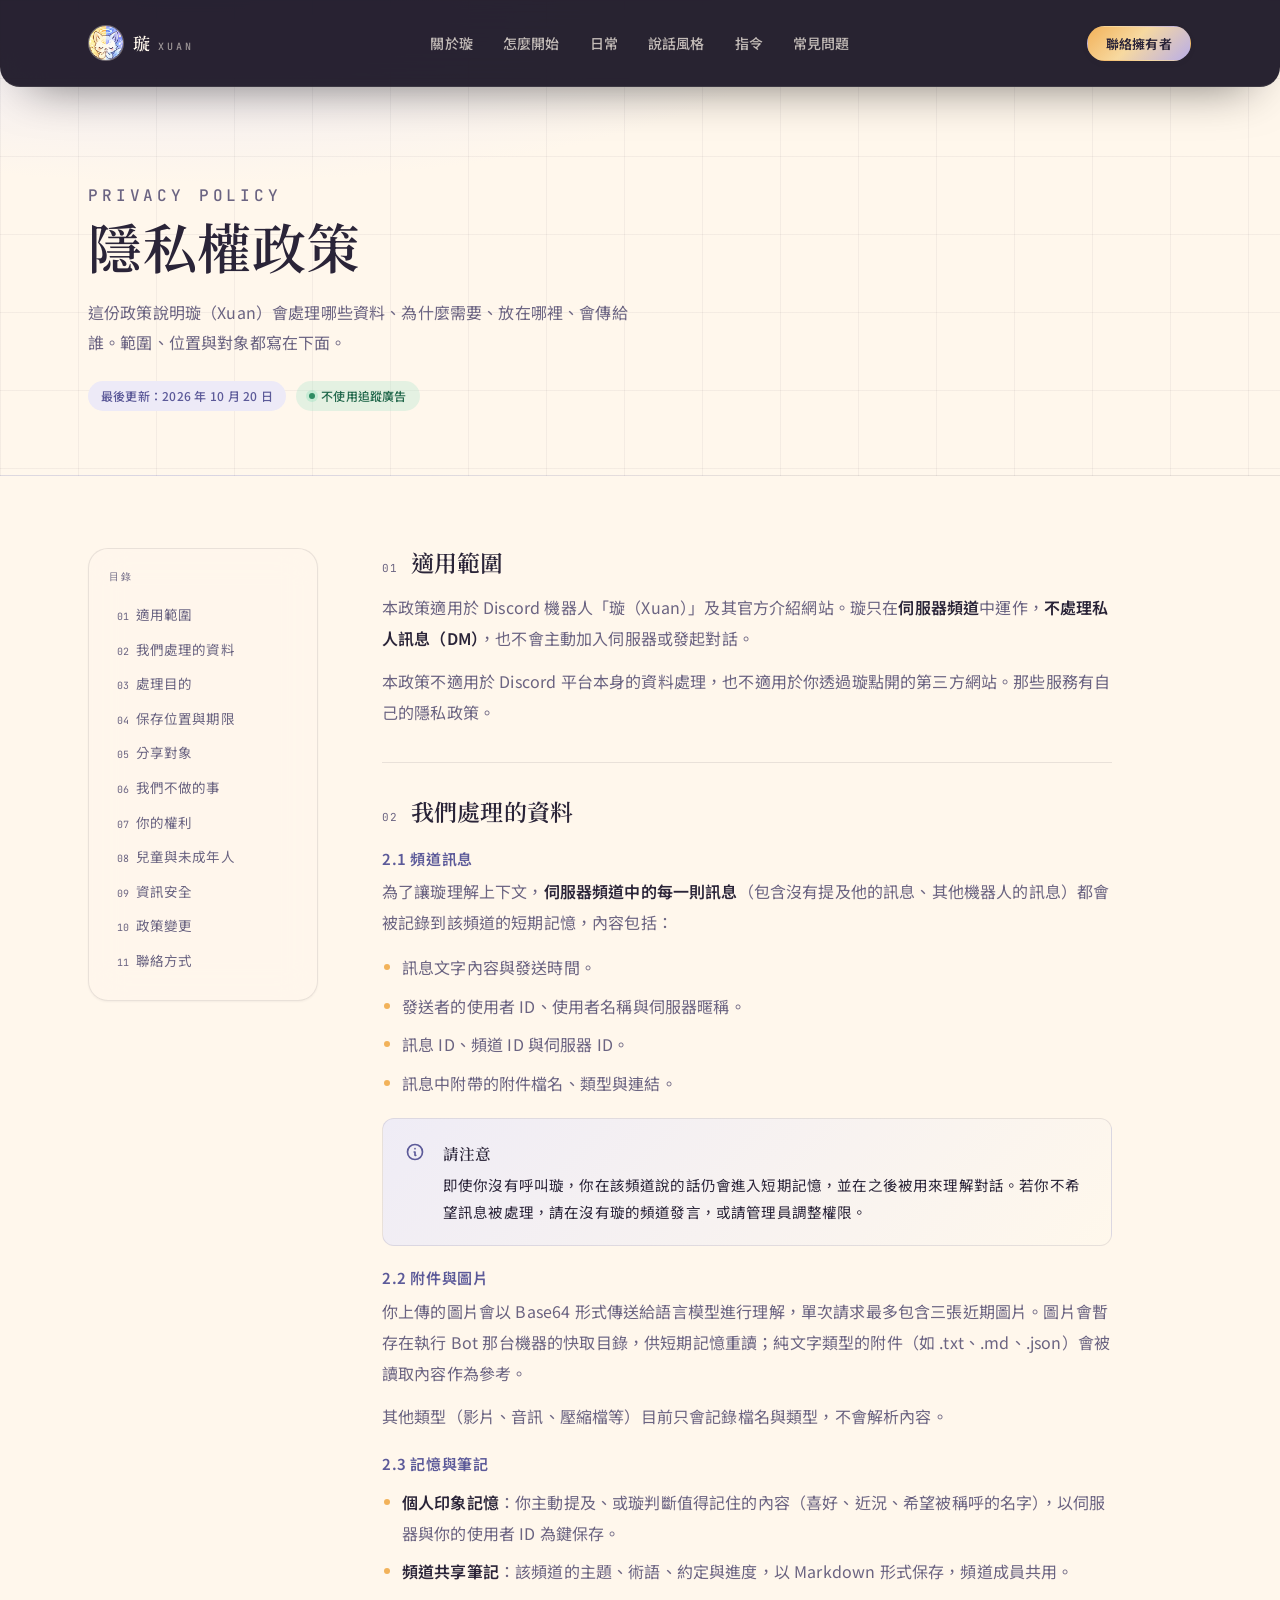
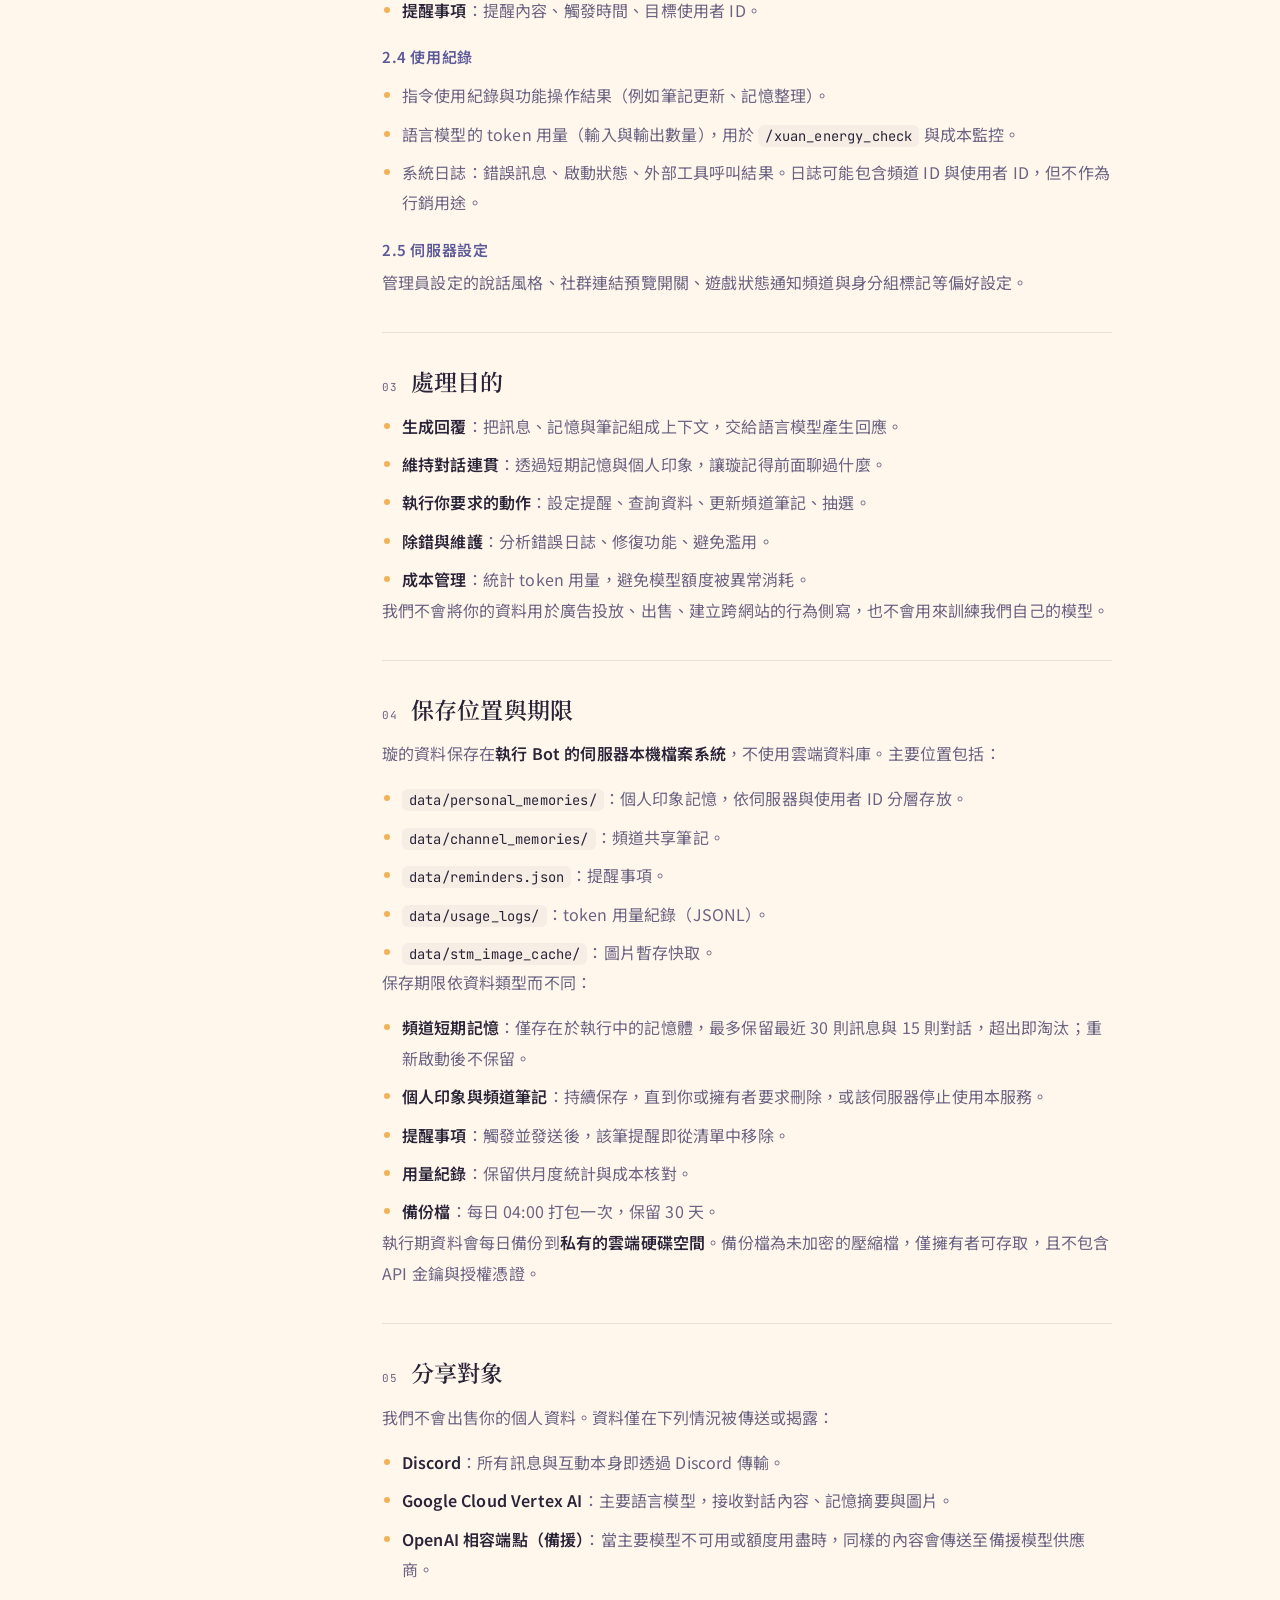
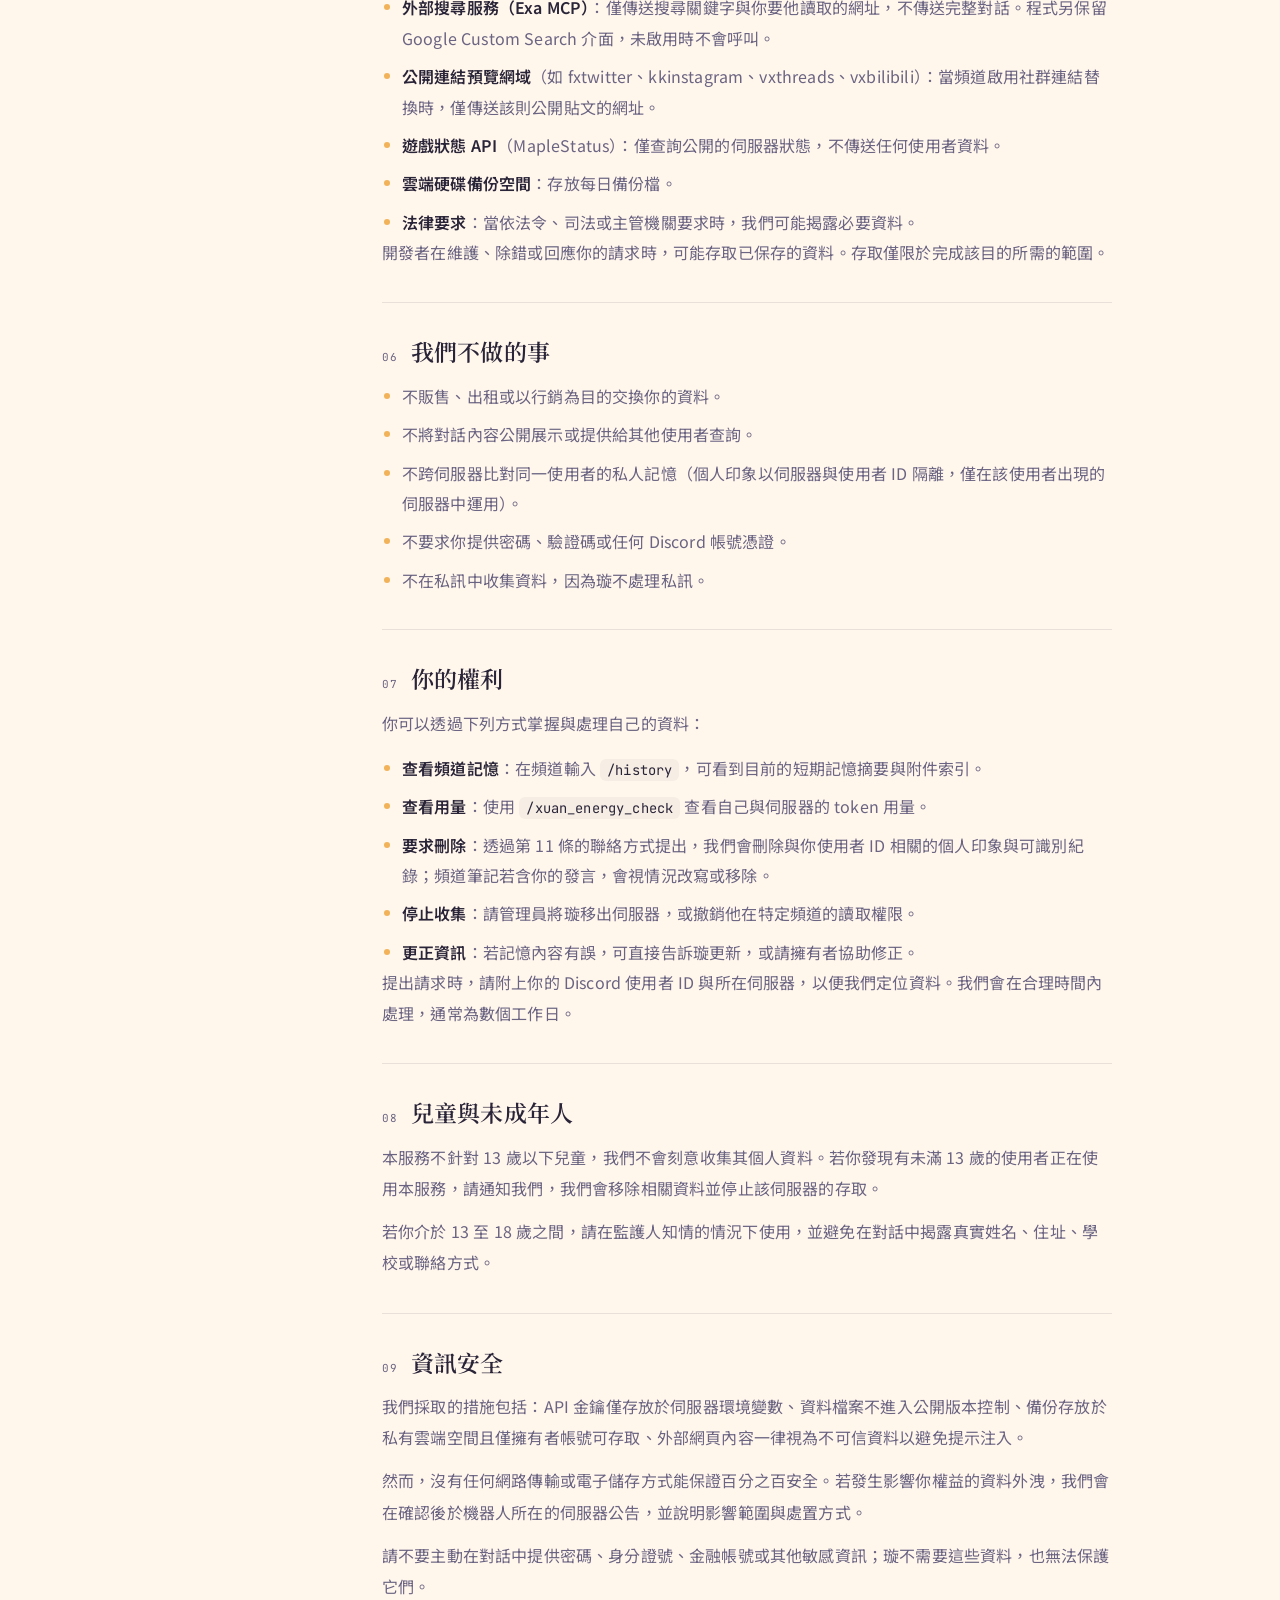
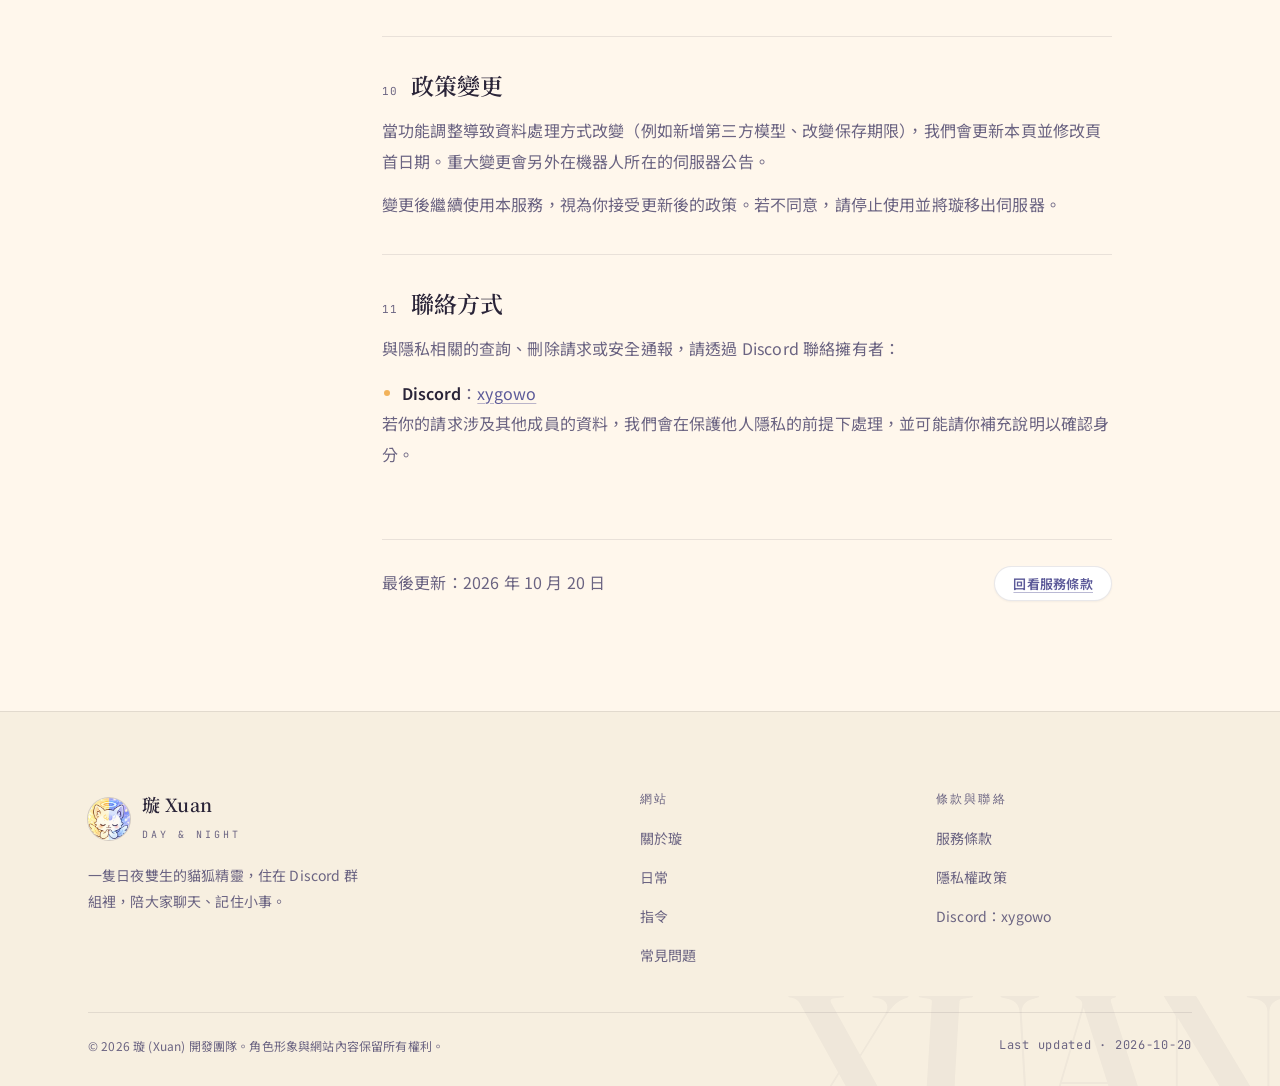
==== commit 44f897fa: "feat: 改善手機首屏、FAQ 回饋與分享卡 - 手機 hero 標籤改為頭像下方 pill 列，320px 仍維持單列 - 手機統計列改三欄緊湊版，移除 mono 的 // 前綴避免中文孤字 - " ====
--- a/privacy.html
+++ b/privacy.html
@@ -6,11 +6,26 @@
   <title>隱私權政策 — 璇 Xuan</title>
   <meta name="description" content="璇（Xuan）Discord 聊天機器人的隱私權政策：收集哪些資料、為什麼收集、存在哪裡、分享給誰，以及你可以怎麼要求刪除。">
   <meta name="theme-color" content="#2A2438">
+  <link rel="canonical" href="https://xuan.xygowo.com/privacy.html">
+  <meta property="og:type" content="website">
+  <meta property="og:site_name" content="璇 Xuan">
+  <meta property="og:locale" content="zh_TW">
+  <meta property="og:url" content="https://xuan.xygowo.com/privacy.html">
+  <meta property="og:title" content="隱私權政策 — 璇 Xuan">
+  <meta property="og:description" content="璇（Xuan）Discord 聊天機器人的隱私權政策：收集哪些資料、為什麼收集、存在哪裡、分享給誰，以及你可以怎麼要求刪除。">
+  <meta property="og:image" content="https://xuan.xygowo.com/assets/img/og-cover.jpg">
+  <meta property="og:image:type" content="image/jpeg">
+  <meta property="og:image:width" content="1200">
+  <meta property="og:image:height" content="630">
+  <meta name="twitter:card" content="summary_large_image">
+  <meta name="twitter:title" content="隱私權政策 — 璇 Xuan">
+  <meta name="twitter:description" content="璇（Xuan）Discord 聊天機器人的隱私權政策：收集哪些資料、為什麼收集、存在哪裡、分享給誰，以及你可以怎麼要求刪除。">
+  <meta name="twitter:image" content="https://xuan.xygowo.com/assets/img/og-cover.jpg">
   <link rel="icon" type="image/png" href="assets/img/favicon.png?v=2">
   <link rel="apple-touch-icon" href="assets/img/favicon-180.png?v=2">
   <link rel="preconnect" href="https://fonts.googleapis.com">
   <link rel="preconnect" href="https://fonts.gstatic.com" crossorigin>
-  <link href="https://fonts.googleapis.com/css2?family=Fraunces:opsz,wght@9..144,300..600&family=JetBrains+Mono:wght@400;500&family=Noto+Sans+TC:wght@300;400;500;600&family=Noto+Serif+TC:wght@400;500;600&display=swap" rel="stylesheet">
+  <link href="https://fonts.googleapis.com/css2?family=Fraunces:opsz,wght@9..144,400..600&family=JetBrains+Mono:wght@400;500&family=Noto+Sans+TC:wght@400;500;600&family=Noto+Serif+TC:wght@500;600&display=swap" rel="stylesheet">
   <script>document.documentElement.classList.add('js');</script>
   <link rel="stylesheet" href="assets/css/style.css">
 </head>
--- a/assets/css/style.css
+++ b/assets/css/style.css
@@ -140,10 +140,17 @@
   color: var(--outline-ink);
 }
 
+/* 焦點環：淺色底用墨色（14:1），深色底由下方覆寫成奶油色。
+   金色 ring 在奶油底只有 1.75:1，鍵盤使用者幾乎看不到。 */
 :focus-visible {
-  outline: 2px solid var(--day-gold);
+  outline: 3px solid var(--outline-ink);
   outline-offset: 3px;
-  border-radius: var(--r-xs);
+}
+
+.hero :focus-visible,
+.nav :focus-visible,
+.chat :focus-visible {
+  outline-color: var(--hero-text);
 }
 
 .wrap {
@@ -662,7 +669,7 @@
   font-size: 11.5px;
   letter-spacing: 0.28em;
   text-transform: uppercase;
-  color: var(--text-muted);
+  color: var(--text-secondary);
   white-space: nowrap;
 }
 
@@ -698,7 +705,7 @@
   margin-bottom: clamp(36px, 5vw, 60px);
 }
 
-.section__head .eyebrow { color: var(--text-muted); }
+.section__head .eyebrow { color: var(--text-secondary); }
 
 .section__title {
   font-size: clamp(28px, 3.8vw, 42px);
@@ -785,7 +792,7 @@
   border-top: 1px solid var(--line);
   font-size: 12px;
   letter-spacing: 0.08em;
-  color: var(--text-muted);
+  color: var(--text-secondary);
 }
 
 .traits {
@@ -872,7 +879,7 @@
   font-size: 12px;
   font-weight: 500;
   letter-spacing: 0.16em;
-  color: var(--text-muted);
+  color: var(--text-secondary);
 }
 
 .step h3 {
@@ -1099,7 +1106,7 @@
   font-family: var(--font-mono);
   font-size: 11.5px;
   letter-spacing: 0.08em;
-  color: var(--text-muted);
+  color: var(--text-secondary);
 }
 
 /* 圓點蓋在軸線上：底色遮住線，再用 box-shadow 描邊。
@@ -1135,7 +1142,7 @@
 .day__note {
   margin-top: 34px;
   font-size: 13px;
-  color: var(--text-muted);
+  color: var(--text-secondary);
 }
 
 /* --------------------------------------------------------------------------
@@ -1174,19 +1181,32 @@
   box-shadow: var(--shadow-sm);
 }
 
+/* 兩欄：左邊文字、右邊引言；引言塊撐滿高度，避免右半邊留一大片空白 */
 .tabpanel {
   position: relative;
+  display: grid;
+  grid-template-columns: minmax(0, 0.92fr) minmax(0, 1.08fr);
+  grid-template-areas:
+    "label quote"
+    "name  quote"
+    "desc  quote";
+  grid-template-rows: auto auto auto;
+  column-gap: clamp(28px, 4vw, 56px);
+  align-content: center;
+  align-items: start;
+  /* 五種語氣的引言長度不一，固定最小高度避免切換時下方內容跳動 */
+  min-height: 230px;
   padding: clamp(28px, 4vw, 46px);
   border-radius: var(--r-lg);
   background-color: var(--surface-elevated);
   border: 1px solid var(--line);
   box-shadow: var(--shadow-md);
-  min-height: 260px;
 }
 
 .tabpanel[hidden] { display: none; }
 
 .style-show__label {
+  grid-area: label;
   display: flex;
   align-items: center;
   gap: 10px;
@@ -1194,7 +1214,7 @@
   font-size: 11px;
   letter-spacing: 0.2em;
   text-transform: uppercase;
-  color: var(--text-muted);
+  color: var(--text-secondary);
   margin-bottom: 18px;
 }
 
@@ -1207,21 +1227,28 @@
 }
 
 .style-show__name {
+  grid-area: name;
   font-size: clamp(24px, 3vw, 32px);
   margin-bottom: 12px;
 }
 
 .style-show__desc {
+  grid-area: desc;
   max-width: 56ch;
   font-size: 15.5px;
   line-height: 1.9;
   color: var(--text-secondary);
-  margin-bottom: 26px;
+  margin-bottom: 0;
 }
 
 .style-show__quote {
+  grid-area: quote;
+  align-self: stretch;
+  display: flex;
+  flex-direction: column;
+  justify-content: center;
   position: relative;
-  padding: 24px 26px;
+  padding: 28px 30px;
   border-radius: var(--r-sm);
   background-image: linear-gradient(135deg, rgba(255, 232, 194, 0.55), rgba(237, 234, 247, 0.75));
   font-family: var(--font-serif);
@@ -1241,13 +1268,13 @@
   font-family: var(--font-mono);
   font-size: 10px;
   letter-spacing: 0.14em;
-  color: var(--text-muted);
+  color: var(--text-secondary);
 }
 
 .styles__note {
   margin-top: 18px;
   font-size: 12.5px;
-  color: var(--text-muted);
+  color: var(--text-secondary);
 }
 
 /* --------------------------------------------------------------------------
@@ -1301,7 +1328,7 @@
   border: 1px solid transparent;
   border-radius: var(--r-xs);
   background-color: transparent;
-  color: var(--text-muted);
+  color: var(--text-secondary);
   cursor: pointer;
   transition: all 200ms var(--ease);
 }
@@ -1326,7 +1353,7 @@
   font-family: var(--font-mono);
   font-size: 10.5px;
   letter-spacing: 0.1em;
-  color: var(--text-muted);
+  color: var(--text-secondary);
   white-space: nowrap;
 }
 
@@ -1535,8 +1562,8 @@
   width: 12px;
   height: 12px;
   flex-shrink: 0;
-  border-right: 1.5px solid var(--text-muted);
-  border-bottom: 1.5px solid var(--text-muted);
+  border-right: 1.5px solid var(--text-secondary);
+  border-bottom: 1.5px solid var(--text-secondary);
   transform: rotate(45deg) translateY(-3px);
   transition: transform 260ms var(--ease), border-color 200ms var(--ease);
 }
@@ -1702,7 +1729,7 @@
   font-size: 10px;
   letter-spacing: 0.3em;
   text-transform: uppercase;
-  color: var(--text-muted);
+  color: var(--text-secondary);
 }
 
 .footer__desc {
@@ -1718,7 +1745,7 @@
   font-weight: 500;
   letter-spacing: 0.2em;
   text-transform: uppercase;
-  color: var(--text-muted);
+  color: var(--text-secondary);
   margin: 0 0 16px;
 }
 
@@ -1748,7 +1775,7 @@
   gap: 12px;
   padding-top: 22px;
   font-size: 12px;
-  color: var(--text-muted);
+  color: var(--text-secondary);
 }
 
 .footer__bottom span {
@@ -1767,7 +1794,7 @@
   border-bottom: 1px solid var(--line);
 }
 
-.doc-hero .eyebrow { color: var(--text-muted); margin-bottom: 20px; }
+.doc-hero .eyebrow { color: var(--text-secondary); margin-bottom: 20px; }
 
 .doc-hero h1 {
   font-size: clamp(34px, 5vw, 54px);
@@ -1797,7 +1824,7 @@
   font-weight: 500;
   letter-spacing: 0.24em;
   text-transform: uppercase;
-  color: var(--text-muted);
+  color: var(--text-secondary);
 }
 
 .doc {
@@ -1826,7 +1853,7 @@
   font-weight: 500;
   letter-spacing: 0.2em;
   text-transform: uppercase;
-  color: var(--text-muted);
+  color: var(--text-secondary);
   margin-bottom: 14px;
 }
 
@@ -1855,7 +1882,7 @@
   content: counter(toc, decimal-leading-zero) "  ";
   font-family: var(--font-mono);
   font-size: 10px;
-  color: var(--text-muted);
+  color: var(--text-secondary);
 }
 
 .doc__toc a:hover {
@@ -1887,7 +1914,7 @@
   font-size: 11px;
   font-weight: 400;
   letter-spacing: 0.12em;
-  color: var(--text-muted);
+  color: var(--text-secondary);
 }
 
 .doc__body h3 {
@@ -1978,7 +2005,7 @@
   padding-top: 26px;
   border-top: 1px solid var(--line);
   font-size: 13px;
-  color: var(--text-muted);
+  color: var(--text-secondary);
 }
 
 /* --------------------------------------------------------------------------
@@ -2006,18 +2033,8 @@
    -------------------------------------------------------------------------- */
 
 @media (max-width: 1080px) {
-  .hero__inner {
-    grid-template-columns: minmax(0, 1fr);
-    gap: 40px;
-  }
-
-  .hero__visual {
-    width: min(420px, 92%);
-    margin: 0 auto;
-    order: -1;
-  }
-
-  .hero__lead { max-width: 48ch; }
+  /* Hero 在 1080 以下仍維持雙欄；單欄切換延到 900（見下方），
+     否則 1024 這種常見筆電寬度第一屏只剩一顆頭像。 */
 
   /* 兩欄時橫軸失去意義，改成「圓點 + 時間」的標籤 */
   .day {
@@ -2091,6 +2108,24 @@
 }
 
 @media (max-width: 900px) {
+  /* Hero 改單欄：視覺縮小、文案在下，避免頭像吃掉整個首屏 */
+  .hero__inner {
+    grid-template-columns: minmax(0, 1fr);
+    gap: 36px;
+  }
+
+  .hero__visual {
+    width: min(360px, 88%);
+    margin: 0 auto;
+    order: -1;
+  }
+
+  .hero__lead { max-width: 46ch; }
+
+  /* 語氣卡在窄螢幕回到單欄堆疊 */
+  .tabpanel { display: block; }
+  .style-show__quote { margin-top: 26px; }
+
   .nav__links { display: none; }
   .nav__cta { display: none; }
   .nav__toggle { display: inline-flex; }
@@ -2129,16 +2164,8 @@
   }
 
   .hero__stats {
-    grid-template-columns: minmax(0, 1fr);
+    grid-template-columns: repeat(3, minmax(0, 1fr));
     gap: 0;
-  }
-
-  .hero__stats div { padding: 16px 0; }
-
-  .hero__stats div + div {
-    padding-left: 0;
-    border-left: none;
-    border-top: 1px solid var(--line-inverse);
   }
 
   .cmd-extra { grid-template-columns: minmax(0, 1fr); }
@@ -2153,9 +2180,6 @@
   .hero { padding-top: 108px; }
   .hero__title { font-size: clamp(72px, 22vw, 104px); }
   .hero__latin { letter-spacing: 0.4em; }
-
-  .hero__tag { font-size: 11px; padding: 7px 12px; }
-  .hero__tag--2 { right: -4%; }
 
   .day {
     grid-template-columns: minmax(0, 1fr);
@@ -2513,7 +2537,7 @@
   font-size: 10.5px;
   letter-spacing: 0.16em;
   text-transform: uppercase;
-  color: var(--text-muted);
+  color: var(--text-secondary);
   padding-top: 4px;
 }
 
@@ -2543,7 +2567,7 @@
   font-family: var(--font-mono);
   font-size: 11px;
   letter-spacing: 0.06em;
-  color: var(--text-muted);
+  color: var(--text-secondary);
 }
 
 /* --------------------------------------------------------------------------
@@ -2601,7 +2625,7 @@
   font-size: 10px;
   letter-spacing: 0.22em;
   text-transform: uppercase;
-  color: var(--text-muted);
+  color: var(--text-secondary);
 }
 
 .footer__meta span:first-child::before {
@@ -2632,6 +2656,12 @@
    -------------------------------------------------------------------------- */
 
 @media (max-width: 1080px) {
+  .spec { grid-template-columns: minmax(0, 1fr); }
+}
+
+/* 星系位置只在 hero 變單欄時才移到頭像後方（≤900）；
+   901–1080 仍是雙欄，星系維持在右側頭像處。 */
+@media (max-width: 900px) {
   .hero {
     --celestial-x: 17%;
     --celestial-y: 26%;
@@ -2642,8 +2672,6 @@
 
   .hero__nebula { width: min(760px, 130vw); }
   .hero__disk { width: min(520px, 96vw); }
-
-  .spec { grid-template-columns: minmax(0, 1fr); }
 }
 
 @media (max-width: 720px) {
@@ -2898,3 +2926,160 @@
 .about__quote {
   position: static;
 }
+
+/* ==========================================================================
+   v5 layer — 手機細節與可讀性
+   疊在 v2 / v3 / v4 之後，處理跨層覆寫與小螢幕節奏。
+   ========================================================================== */
+
+/* 內文連結：常駐細底線，不要只在 hover 才出現 */
+.section p a,
+.faq__a a,
+.doc__body a,
+.memory__panel p a {
+  color: var(--night-indigo);
+  text-decoration: underline;
+  text-decoration-thickness: 1px;
+  text-decoration-color: rgba(92, 90, 153, 0.42);
+  text-underline-offset: 3px;
+  transition: color 200ms var(--ease), text-decoration-color 200ms var(--ease);
+}
+
+.section p a:hover,
+.faq__a a:hover,
+.doc__body a:hover,
+.memory__panel p a:hover {
+  color: var(--text-primary);
+  text-decoration-color: currentColor;
+}
+
+/* 指令複製：視覺圖示維持 14px，熱區放大到 40×40 */
+.cmd__copy {
+  width: 40px;
+  height: 40px;
+}
+
+/* FAQ：展開時左側金線 + 淡紫底，回饋不再只有箭頭翻轉 */
+.faq__item summary {
+  position: relative;
+  padding-left: 18px;
+}
+
+.faq__item summary::before {
+  content: "";
+  position: absolute;
+  left: 0;
+  top: 20px;
+  bottom: 20px;
+  width: 2px;
+  border-radius: 2px;
+  background-color: transparent;
+  transition: background-color 200ms var(--ease);
+}
+
+.faq__item[open] summary::before { background-color: var(--day-gold); }
+.faq__item[open] summary { color: var(--night-indigo); }
+
+.faq__item[open] {
+  background-color: rgba(237, 234, 247, 0.45);
+  border-radius: var(--r-sm);
+}
+
+.faq__a { padding-left: 18px; }
+
+/* 頁尾欄位標題：10.5px 在手機上幾乎讀不到 */
+.site-footer h5 {
+  font-size: 12px;
+  letter-spacing: 0.18em;
+}
+
+/* 記憶區：右側白卡撐滿高度，隱私連結貼齊底部，兩欄收尾對齊 */
+.memory { align-items: stretch; }
+
+.memory__panel {
+  display: flex;
+  flex-direction: column;
+}
+
+.memory__panel p:last-child {
+  margin-top: auto;
+  padding-top: 18px;
+}
+
+/* 浮動標籤外層：桌機仍讓三顆標籤絕對定位在頭像周圍 */
+.hero__tags {
+  position: absolute;
+  inset: 0;
+  pointer-events: none;
+}
+
+@media (max-width: 900px) {
+  /* 統計列改三欄緊湊版，不再三列堆疊 */
+  .hero__stats { margin-top: 34px; }
+
+  .hero__stats div {
+    display: grid;
+    align-content: start;
+    gap: 2px;
+    padding: 16px 0 20px;
+  }
+
+  .hero__stats div + div {
+    padding-left: 16px;
+    border-left: 1px solid var(--line-inverse);
+    border-top: none;
+  }
+
+  .hero__stats b { font-size: 26px; }
+
+  .hero__stats span {
+    font-size: 11.5px;
+    line-height: 1.5;
+    letter-spacing: 0.02em;
+  }
+
+  /* 手機不需要 mono 的 "// " 前綴，省下的寬度留給中文標籤 */
+  .hero__stats span::before { content: none; }
+}
+
+@media (max-width: 720px) {
+  /* 手機：標籤從頭像邊緣移到下方，變成一列可換行的 pill */
+  .hero__tags {
+    position: static;
+    display: flex;
+    flex-wrap: wrap;
+    justify-content: center;
+    gap: 8px;
+    margin-top: 16px;
+  }
+
+  .hero__tag {
+    position: static;
+    font-size: 11px;
+    padding: 6px 12px;
+  }
+
+  .hero__stats b { font-size: 22px; }
+
+  .hero__stats span {
+    font-size: 10.5px;
+    line-height: 1.45;
+  }
+
+  .hero__stats div + div { padding-left: 12px; }
+}
+
+@media (max-width: 360px) {
+  /* 320px：縮小 pill 讓三顆仍能排成一列 */
+  .hero__tags { gap: 4px; }
+
+  .hero__tag {
+    gap: 4px;
+    font-size: 10px;
+    padding: 5px 8px;
+  }
+
+  .hero__tag b { font-size: 14px; }
+
+  .hero__stats span { font-size: 10px; }
+}
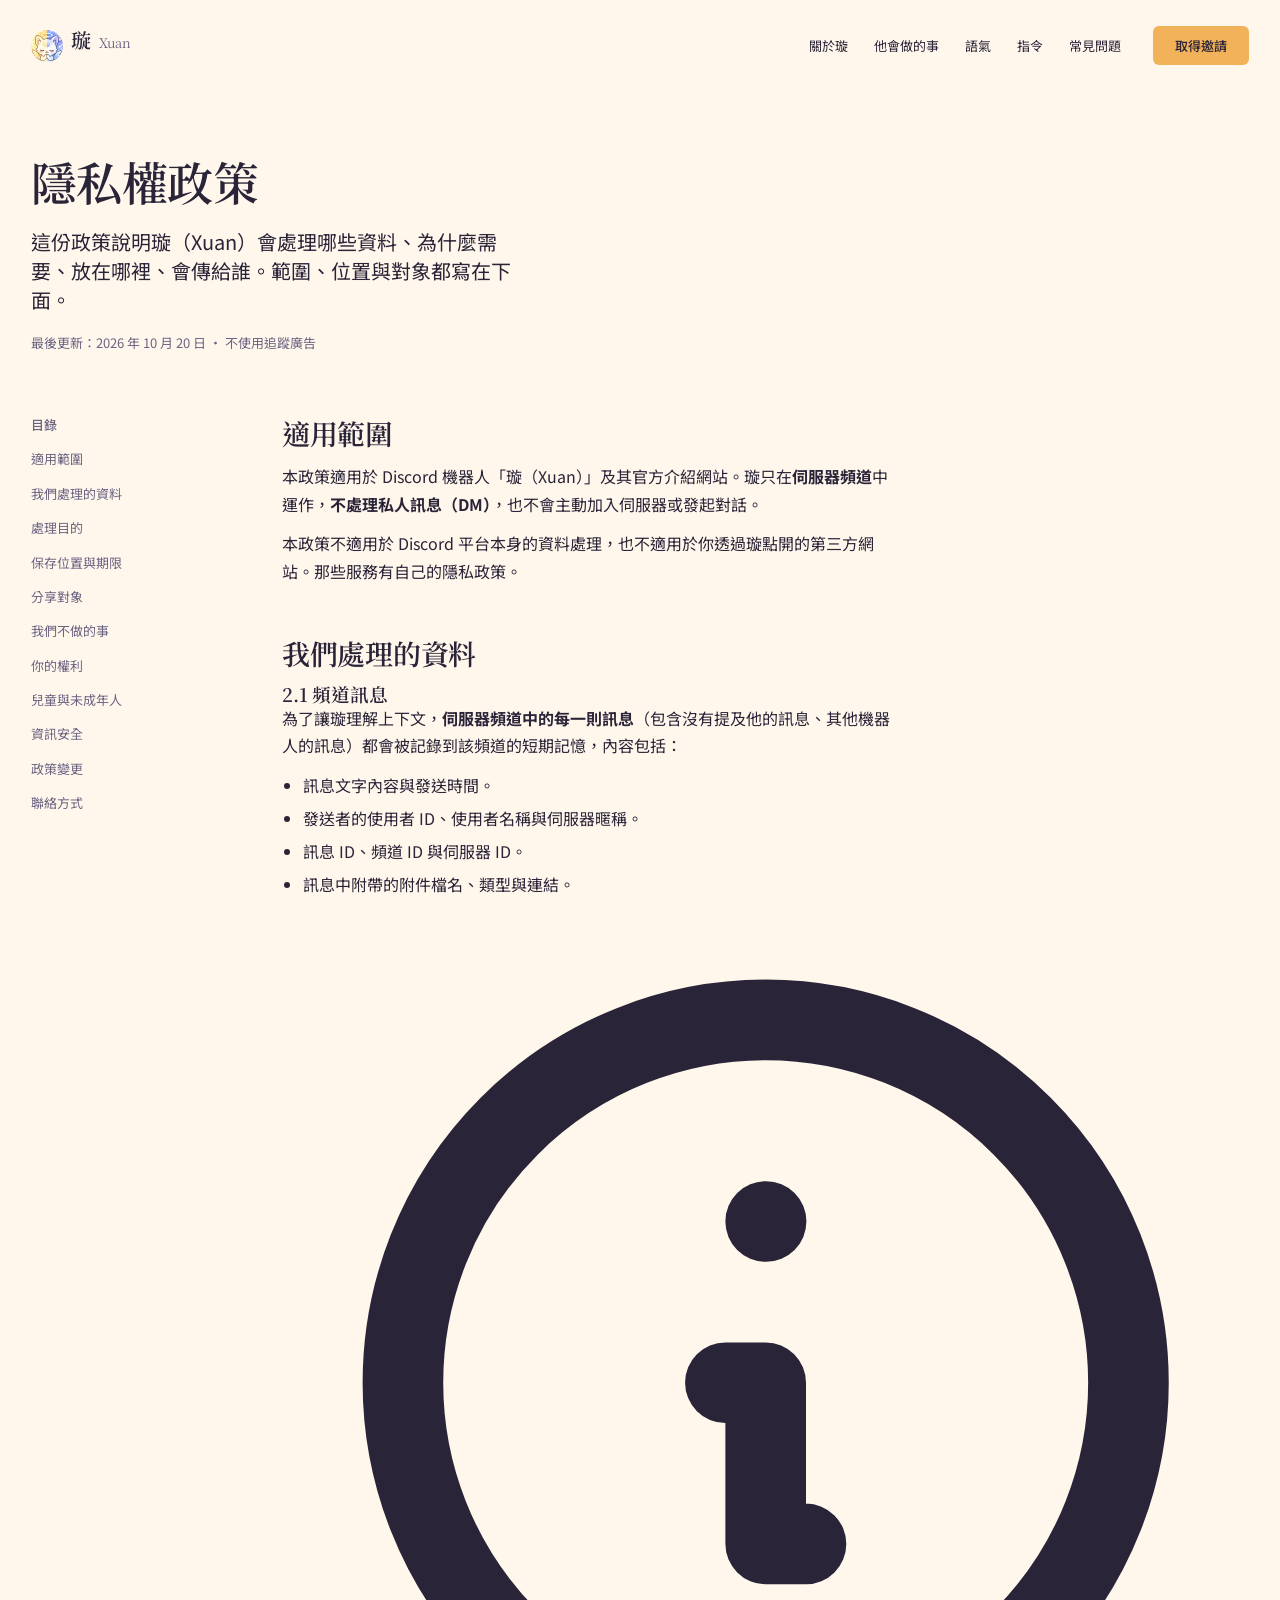
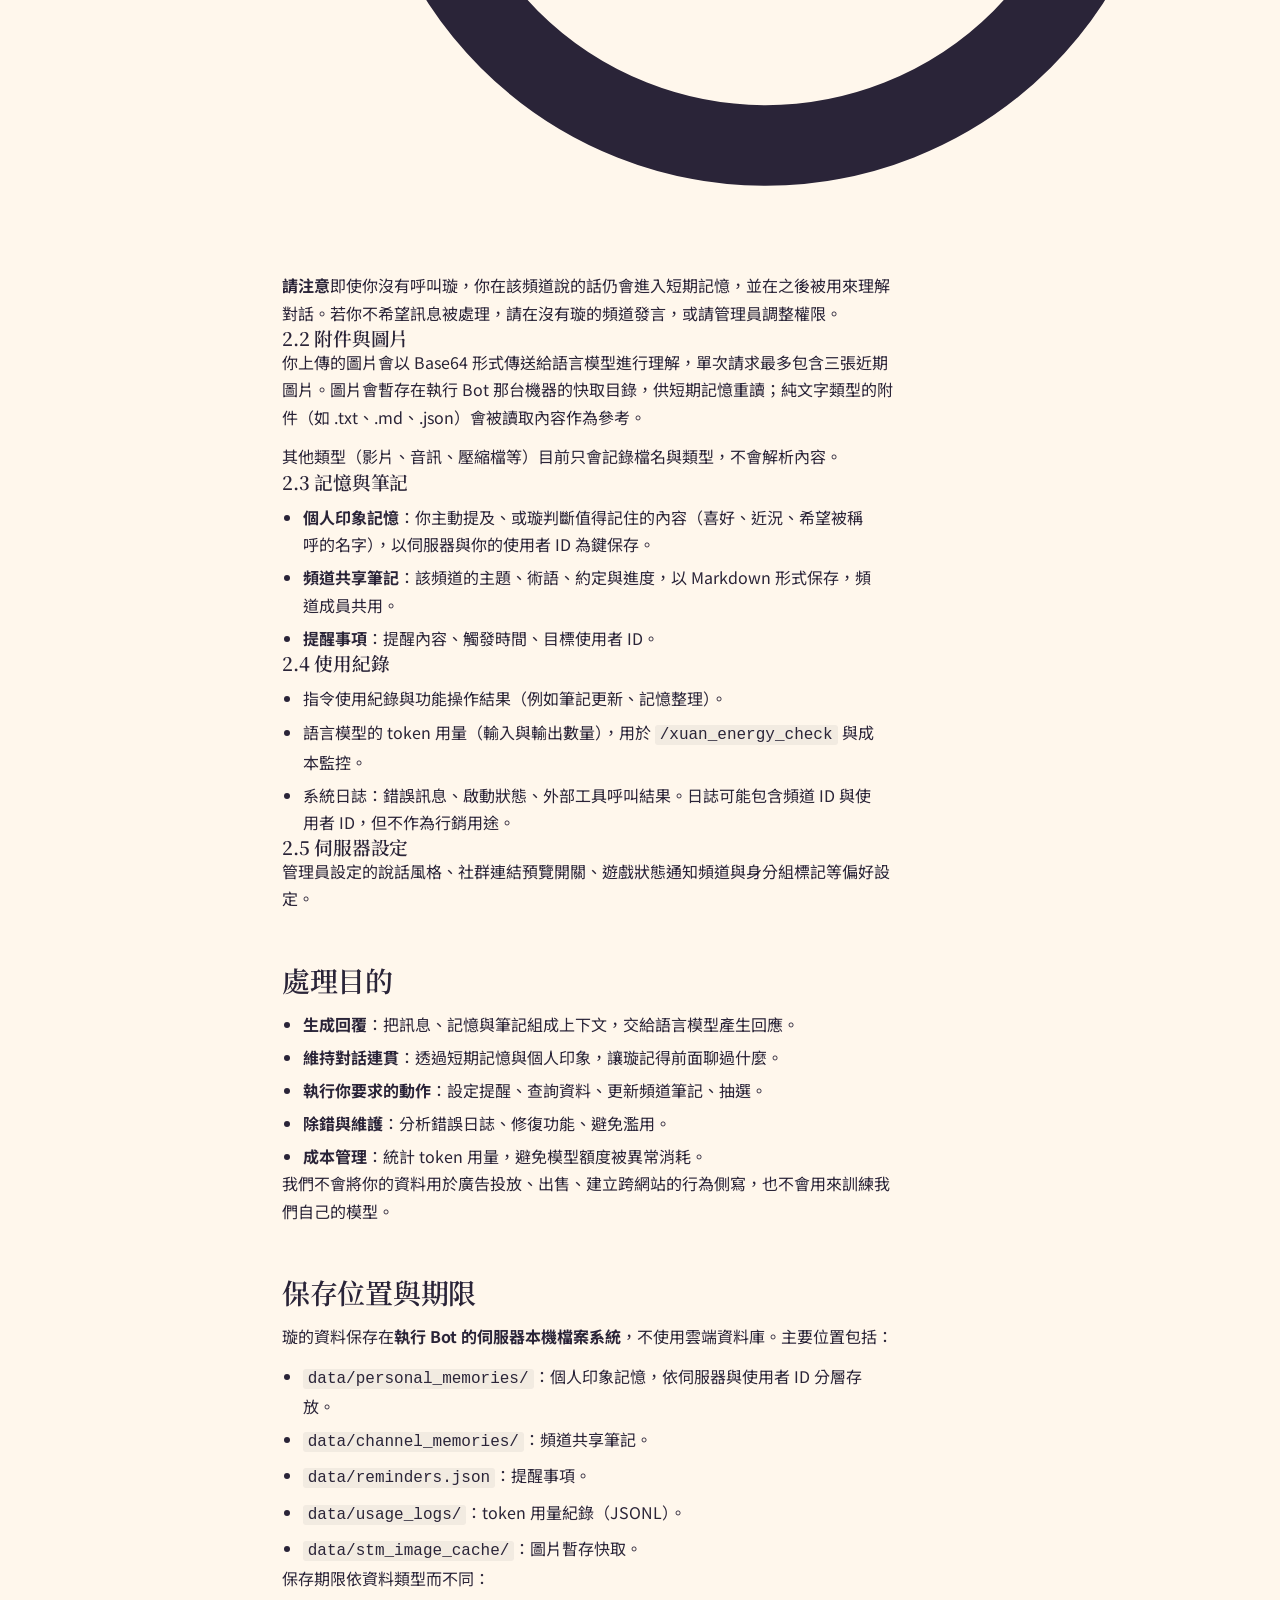
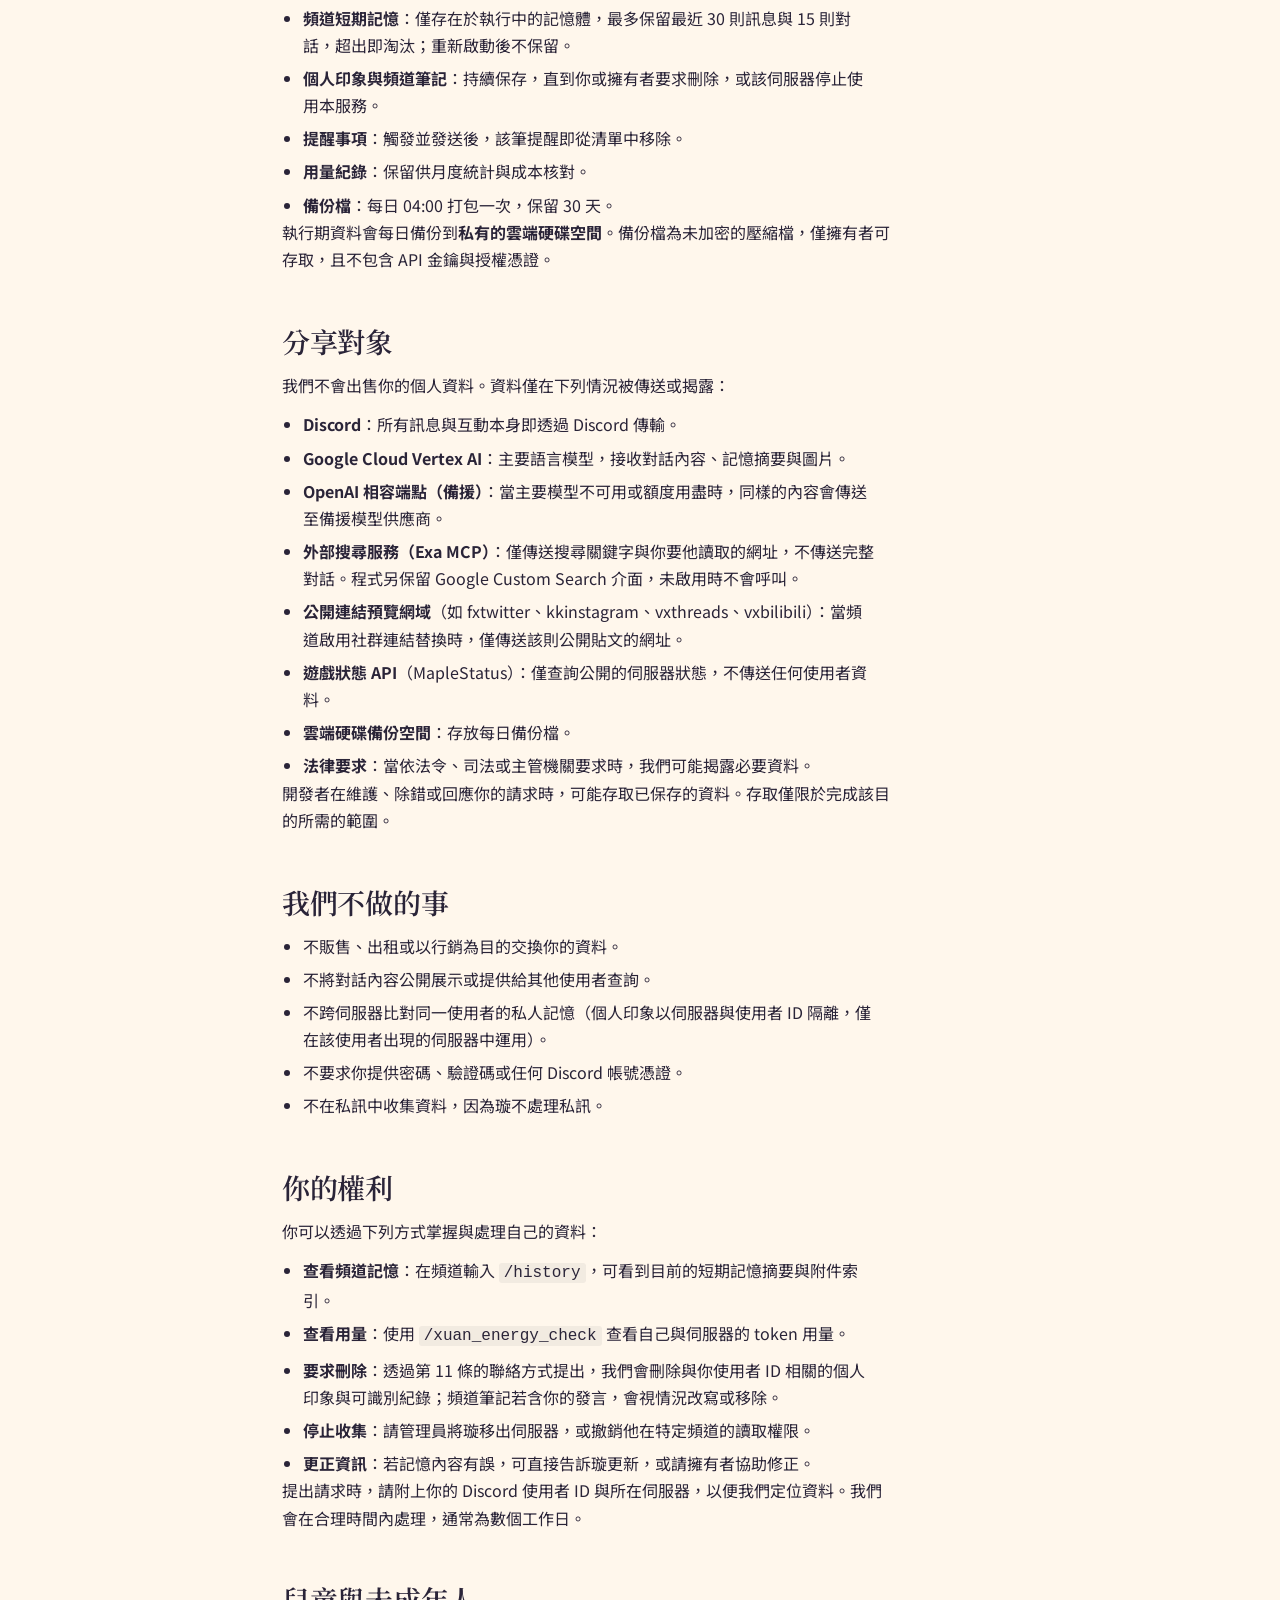
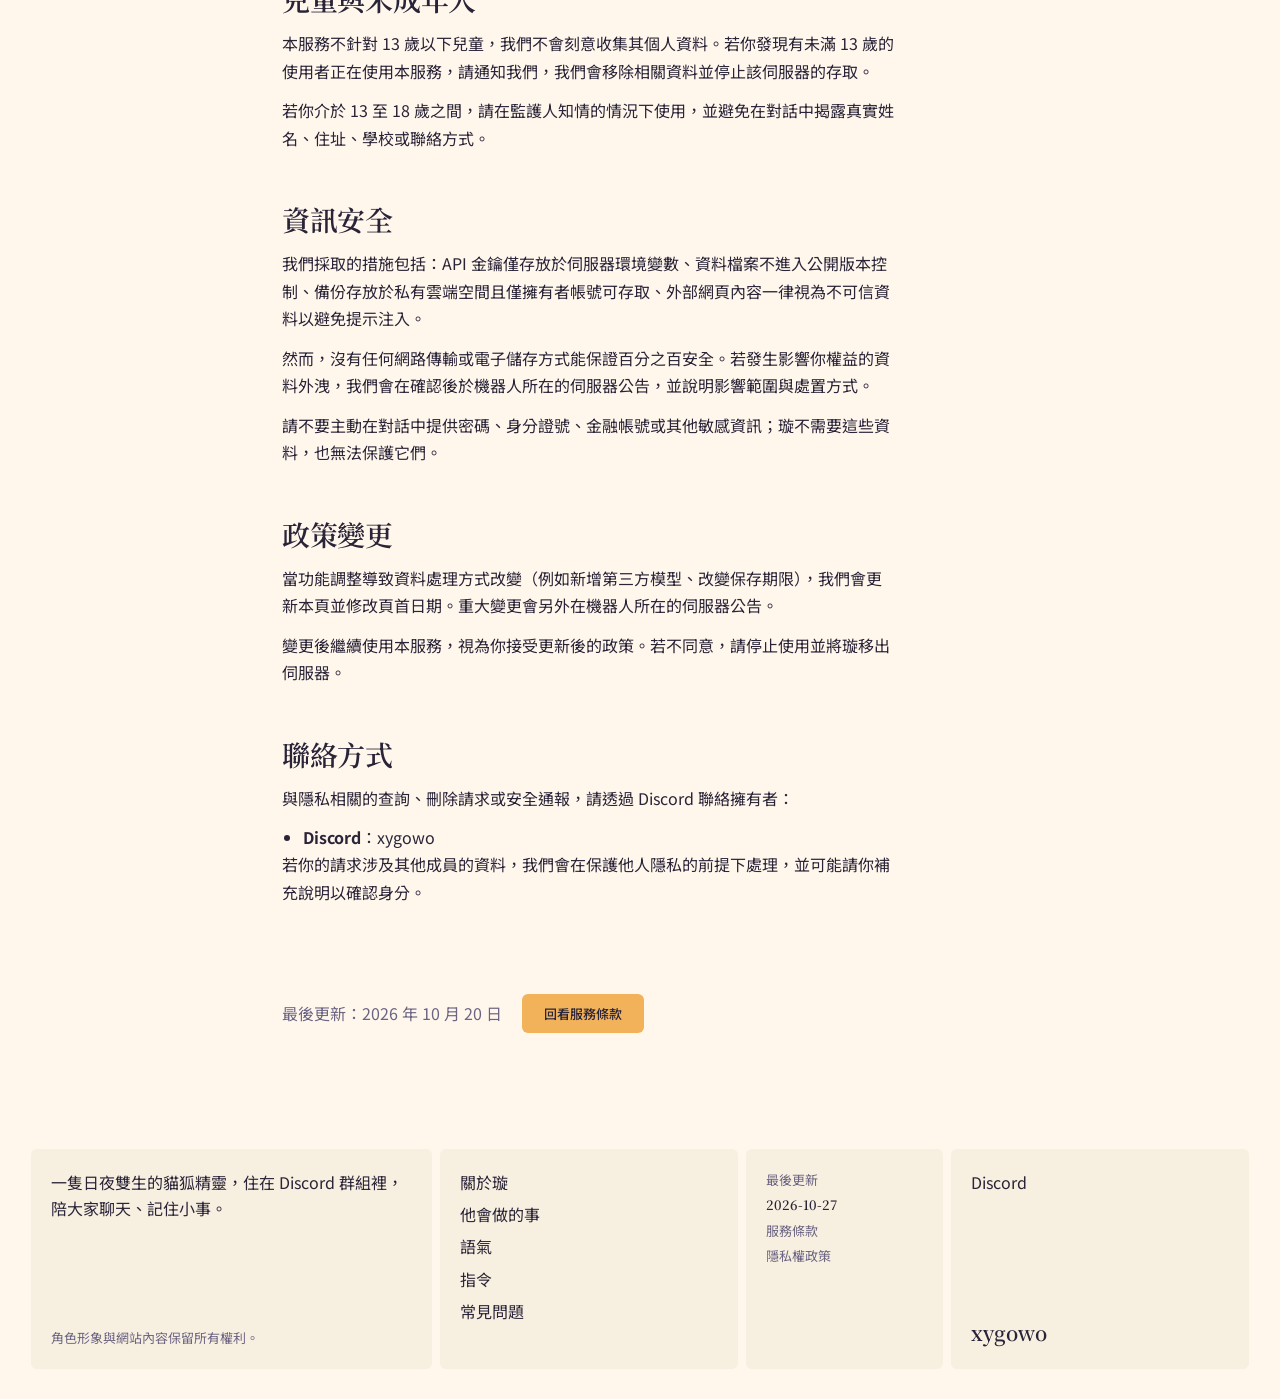
==== commit 699978b7: "feat: rebuild the brand site around a working channel fragment Replace the gradient-and-glass landin" ====
--- a/privacy.html
+++ b/privacy.html
@@ -3,7 +3,7 @@
 <head>
   <meta charset="UTF-8">
   <meta name="viewport" content="width=device-width, initial-scale=1.0">
-  <title>隱私權政策 — 璇 Xuan</title>
+  <title>隱私權政策 · 璇 Xuan</title>
   <meta name="description" content="璇（Xuan）Discord 聊天機器人的隱私權政策：收集哪些資料、為什麼收集、存在哪裡、分享給誰，以及你可以怎麼要求刪除。">
   <meta name="theme-color" content="#2A2438">
   <link rel="canonical" href="https://xuan.xygowo.com/privacy.html">
@@ -11,66 +11,51 @@
   <meta property="og:site_name" content="璇 Xuan">
   <meta property="og:locale" content="zh_TW">
   <meta property="og:url" content="https://xuan.xygowo.com/privacy.html">
-  <meta property="og:title" content="隱私權政策 — 璇 Xuan">
+  <meta property="og:title" content="隱私權政策 · 璇 Xuan">
   <meta property="og:description" content="璇（Xuan）Discord 聊天機器人的隱私權政策：收集哪些資料、為什麼收集、存在哪裡、分享給誰，以及你可以怎麼要求刪除。">
   <meta property="og:image" content="https://xuan.xygowo.com/assets/img/og-cover.jpg">
   <meta property="og:image:type" content="image/jpeg">
   <meta property="og:image:width" content="1200">
   <meta property="og:image:height" content="630">
   <meta name="twitter:card" content="summary_large_image">
-  <meta name="twitter:title" content="隱私權政策 — 璇 Xuan">
+  <meta name="twitter:title" content="隱私權政策 · 璇 Xuan">
   <meta name="twitter:description" content="璇（Xuan）Discord 聊天機器人的隱私權政策：收集哪些資料、為什麼收集、存在哪裡、分享給誰，以及你可以怎麼要求刪除。">
   <meta name="twitter:image" content="https://xuan.xygowo.com/assets/img/og-cover.jpg">
   <link rel="icon" type="image/png" href="assets/img/favicon.png?v=2">
   <link rel="apple-touch-icon" href="assets/img/favicon-180.png?v=2">
   <link rel="preconnect" href="https://fonts.googleapis.com">
   <link rel="preconnect" href="https://fonts.gstatic.com" crossorigin>
-  <link href="https://fonts.googleapis.com/css2?family=Fraunces:opsz,wght@9..144,400..600&family=JetBrains+Mono:wght@400;500&family=Noto+Sans+TC:wght@400;500;600&family=Noto+Serif+TC:wght@500;600&display=swap" rel="stylesheet">
+  <link href="https://fonts.googleapis.com/css2?family=Noto+Sans+TC:wght@400;500&family=Noto+Serif+TC:wght@500;600&display=swap" rel="stylesheet">
   <script>document.documentElement.classList.add('js');</script>
   <link rel="stylesheet" href="assets/css/style.css">
 </head>
 <body>
-  <a class="skip-link" href="#main">跳至主要內容</a>
-
-  <header class="site-header">
-    <div class="nav-bar" aria-hidden="true"></div>
-    <div class="wrap">
-      <nav class="nav" id="nav" aria-label="主要導覽">
-        <a class="brand" href="index.html">
-          <img class="brand__mark" src="assets/img/avatar.png" alt="" width="38" height="38">
-          <span class="brand__text">璇<span class="brand__latin">Xuan</span></span>
-        </a>
-        <button class="nav__toggle" id="navToggle" type="button" aria-expanded="false" aria-controls="navLinks" aria-label="開啟選單">
-          <span></span><span></span><span></span>
-        </button>
-        <ul class="nav__links" id="navLinks">
-          <li><a href="index.html#about">關於璇</a></li>
-          <li><a href="index.html#start">怎麼開始</a></li>
-          <li><a href="index.html#abilities">日常</a></li>
-          <li><a href="index.html#style">說話風格</a></li>
-          <li><a href="index.html#commands">指令</a></li>
-          <li><a href="index.html#faq">常見問題</a></li>
-        </ul>
-        <a class="btn btn--primary btn--sm nav__cta" href="https://discord.com/users/540176371327172618" target="_blank" rel="noopener noreferrer">聯絡擁有者</a>
-      </nav>
-    </div>
+  <a class="skip" href="#main">跳至主要內容</a>
+
+    <header class="nav">
+    <a class="brand" href="index.html">
+      <img class="brand__mark" src="assets/img/avatar.png" alt="" width="32" height="32">
+      <span class="brand__name">璇</span>
+      <span class="brand__latin">Xuan</span>
+    </a>
+    <nav class="nav__links" aria-label="主要導覽">
+      <a href="index.html#who">關於璇</a>
+      <a href="index.html#does">他會做的事</a>
+      <a href="index.html#voice">語氣</a>
+      <a href="index.html#commands">指令</a>
+      <a href="index.html#faq">常見問題</a>
+    </nav>
+    <a class="btn nav__cta" href="https://discord.com/users/540176371327172618" target="_blank" rel="noopener noreferrer">取得邀請</a>
   </header>
 
   <main id="main">
-    <div class="doc-hero">
-      <div class="wrap">
-        <p class="kicker">Privacy Policy</p>
-        <h1>隱私權政策</h1>
-        <p>這份政策說明璇（Xuan）會處理哪些資料、為什麼需要、放在哪裡、會傳給誰。範圍、位置與對象都寫在下面。</p>
-        <div class="doc-hero__meta">
-          <span class="badge badge--dusk">最後更新：2026 年 10 月 20 日</span>
-          <span class="badge badge--mint"><span class="badge__dot" aria-hidden="true"></span>不使用追蹤廣告</span>
-        </div>
-      </div>
-    </div>
-
-    <div class="wrap">
-      <div class="doc">
+    <header class="doc-head">
+      <h1>隱私權政策</h1>
+      <p class="doc-head__lead">這份政策說明璇（Xuan）會處理哪些資料、為什麼需要、放在哪裡、會傳給誰。範圍、位置與對象都寫在下面。</p>
+      <p class="doc-head__meta">最後更新：2026 年 10 月 20 日 · 不使用追蹤廣告</p>
+    </header>
+
+    <div class="doc">
         <aside class="doc__toc" aria-label="政策目錄">
           <h2>目錄</h2>
           <ol>
@@ -90,13 +75,13 @@
 
         <div class="doc__body">
           <section id="p1">
-            <h2><span>01</span>適用範圍</h2>
+            <h2>適用範圍</h2>
             <p>本政策適用於 Discord 機器人「璇（Xuan）」及其官方介紹網站。璇只在<strong>伺服器頻道</strong>中運作，<strong>不處理私人訊息（DM）</strong>，也不會主動加入伺服器或發起對話。</p>
             <p>本政策不適用於 Discord 平台本身的資料處理，也不適用於你透過璇點開的第三方網站。那些服務有自己的隱私政策。</p>
           </section>
 
           <section id="p2">
-            <h2><span>02</span>我們處理的資料</h2>
+            <h2>我們處理的資料</h2>
 
             <h3>2.1 頻道訊息</h3>
             <p>為了讓璇理解上下文，<strong>伺服器頻道中的每一則訊息</strong>（包含沒有提及他的訊息、其他機器人的訊息）都會被記錄到該頻道的短期記憶，內容包括：</p>
@@ -134,7 +119,7 @@
           </section>
 
           <section id="p3">
-            <h2><span>03</span>處理目的</h2>
+            <h2>處理目的</h2>
             <ul>
               <li><strong>生成回覆</strong>：把訊息、記憶與筆記組成上下文，交給語言模型產生回應。</li>
               <li><strong>維持對話連貫</strong>：透過短期記憶與個人印象，讓璇記得前面聊過什麼。</li>
@@ -146,7 +131,7 @@
           </section>
 
           <section id="p4">
-            <h2><span>04</span>保存位置與期限</h2>
+            <h2>保存位置與期限</h2>
             <p>璇的資料保存在<strong>執行 Bot 的伺服器本機檔案系統</strong>，不使用雲端資料庫。主要位置包括：</p>
             <ul>
               <li><code>data/personal_memories/</code>：個人印象記憶，依伺服器與使用者 ID 分層存放。</li>
@@ -167,7 +152,7 @@
           </section>
 
           <section id="p5">
-            <h2><span>05</span>分享對象</h2>
+            <h2>分享對象</h2>
             <p>我們不會出售你的個人資料。資料僅在下列情況被傳送或揭露：</p>
             <ul>
               <li><strong>Discord</strong>：所有訊息與互動本身即透過 Discord 傳輸。</li>
@@ -183,7 +168,7 @@
           </section>
 
           <section id="p6">
-            <h2><span>06</span>我們不做的事</h2>
+            <h2>我們不做的事</h2>
             <ul>
               <li>不販售、出租或以行銷為目的交換你的資料。</li>
               <li>不將對話內容公開展示或提供給其他使用者查詢。</li>
@@ -194,7 +179,7 @@
           </section>
 
           <section id="p7">
-            <h2><span>07</span>你的權利</h2>
+            <h2>你的權利</h2>
             <p>你可以透過下列方式掌握與處理自己的資料：</p>
             <ul>
               <li><strong>查看頻道記憶</strong>：在頻道輸入 <code>/history</code>，可看到目前的短期記憶摘要與附件索引。</li>
@@ -207,26 +192,26 @@
           </section>
 
           <section id="p8">
-            <h2><span>08</span>兒童與未成年人</h2>
+            <h2>兒童與未成年人</h2>
             <p>本服務不針對 13 歲以下兒童，我們不會刻意收集其個人資料。若你發現有未滿 13 歲的使用者正在使用本服務，請通知我們，我們會移除相關資料並停止該伺服器的存取。</p>
             <p>若你介於 13 至 18 歲之間，請在監護人知情的情況下使用，並避免在對話中揭露真實姓名、住址、學校或聯絡方式。</p>
           </section>
 
           <section id="p9">
-            <h2><span>09</span>資訊安全</h2>
+            <h2>資訊安全</h2>
             <p>我們採取的措施包括：API 金鑰僅存放於伺服器環境變數、資料檔案不進入公開版本控制、備份存放於私有雲端空間且僅擁有者帳號可存取、外部網頁內容一律視為不可信資料以避免提示注入。</p>
             <p>然而，沒有任何網路傳輸或電子儲存方式能保證百分之百安全。若發生影響你權益的資料外洩，我們會在確認後於機器人所在的伺服器公告，並說明影響範圍與處置方式。</p>
             <p>請不要主動在對話中提供密碼、身分證號、金融帳號或其他敏感資訊；璇不需要這些資料，也無法保護它們。</p>
           </section>
 
           <section id="p10">
-            <h2><span>10</span>政策變更</h2>
+            <h2>政策變更</h2>
             <p>當功能調整導致資料處理方式改變（例如新增第三方模型、改變保存期限），我們會更新本頁並修改頁首日期。重大變更會另外在機器人所在的伺服器公告。</p>
             <p>變更後繼續使用本服務，視為你接受更新後的政策。若不同意，請停止使用並將璇移出伺服器。</p>
           </section>
 
           <section id="p11">
-            <h2><span>11</span>聯絡方式</h2>
+            <h2>聯絡方式</h2>
             <p>與隱私相關的查詢、刪除請求或安全通報，請透過 Discord 聯絡擁有者：</p>
             <ul>
               <li><strong>Discord</strong>：<a href="https://discord.com/users/540176371327172618" target="_blank" rel="noopener noreferrer">xygowo</a></li>
@@ -236,52 +221,40 @@
 
           <div class="doc__foot">
             <p>最後更新：2026 年 10 月 20 日</p>
-            <a class="btn btn--secondary btn--sm" href="tos.html">回看服務條款</a>
+            <a class="btn" href="tos.html">回看服務條款</a>
           </div>
-        </div>
       </div>
     </div>
   </main>
 
-  <footer class="site-footer">
-    <div class="wrap">
-      <div class="footer__grid">
-        <div>
-          <div class="footer__brand">
-            <img src="assets/img/avatar.png" alt="" width="44" height="44">
-            <div>
-              <strong>璇 Xuan</strong>
-              <span>Day &amp; Night</span>
-            </div>
-          </div>
-          <p class="footer__desc">一隻日夜雙生的貓狐精靈，住在 Discord 群組裡，陪大家聊天、記住小事。</p>
-        </div>
-        <div>
-          <h5>網站</h5>
-          <ul>
-            <li><a href="index.html#about">關於璇</a></li>
-            <li><a href="index.html#abilities">日常</a></li>
-            <li><a href="index.html#commands">指令</a></li>
-            <li><a href="index.html#faq">常見問題</a></li>
-          </ul>
-        </div>
-        <div>
-          <h5>條款與聯絡</h5>
-          <ul>
-            <li><a href="tos.html">服務條款</a></li>
-            <li><a href="privacy.html">隱私權政策</a></li>
-            <li><a href="https://discord.com/users/540176371327172618" target="_blank" rel="noopener noreferrer">Discord：xygowo</a></li>
-          </ul>
-        </div>
-      </div>
-      <div class="footer__bottom">
-        <p>© 2026 璇 (Xuan) 開發團隊。角色形象與網站內容保留所有權利。</p>
-        <span>Last updated · 2026-10-20</span>
+    <footer class="foot">
+    <div class="foot__row foot__row--top">
+      <div class="foot__tile foot__tile--state">
+        <p>一隻日夜雙生的貓狐精靈，住在 Discord 群組裡，陪大家聊天、記住小事。</p>
+        <p class="foot__legal">角色形象與網站內容保留所有權利。</p>
+      </div>
+      <nav class="foot__tile" aria-label="頁尾導覽">
+        <ul>
+          <li><a href="index.html#who">關於璇</a></li>
+          <li><a href="index.html#does">他會做的事</a></li>
+          <li><a href="index.html#voice">語氣</a></li>
+          <li><a href="index.html#commands">指令</a></li>
+          <li><a href="index.html#faq">常見問題</a></li>
+        </ul>
+      </nav>
+      <div class="foot__tile foot__tile--meta">
+        <p>最後更新</p>
+        <p class="foot__big">2026-10-27</p>
+        <p><a href="tos.html">服務條款</a></p>
+        <p><a href="privacy.html">隱私權政策</a></p>
+      </div>
+      <div class="foot__tile foot__tile--contact">
+        <p>Discord</p>
+        <a class="foot__big" href="https://discord.com/users/540176371327172618" target="_blank" rel="noopener noreferrer">xygowo</a>
       </div>
     </div>
   </footer>
 
-  <script src="assets/js/scroll.js" defer></script>
   <script src="assets/js/main.js" defer></script>
 </body>
 </html>
--- a/assets/css/style.css
+++ b/assets/css/style.css
@@ -1,3085 +1,1323 @@
 /* ==========================================================================
-   璇 (Xuan) — 介紹網站 v2
-   設計語言：編輯感襯線字、玻璃浮層、柔和漸層與大留白。
-   僅沿用 DESIGN.md 的「配色」，不套用其描邊／硬邊陰影／圓體字規範。
+   璇 (Xuan) — 官網 v3
+   方向：The product performs（seed 239617920）
+   語彙：一底一墨一重點、兩套字體、五個字級、一個圓角、一組邊距。
+        無漸層、無毛玻璃、無靜止陰影、無眉標、無編號、無等寬標籤。
+   色票沿用 DESIGN.md 的 colors；介面片段以 data-ui 標記，套產品自身慣例。
    ========================================================================== */
 
 :root {
-  /* 品牌色（沿用 DESIGN.md colors） */
-  --day-cream: #FFE8C2;
-  --day-gold: #F2B25A;
-  --night-lavender: #B9AEE8;
-  --night-indigo: #5C5A99;
-  --outline-ink: #2A2438;
-  --accent-star: #F7D9A0;
-  --accent-mint: #9FE3C4;
-  --accent-coral: #F4907E;
-  --accent-sky: #8FB8E0;
-  --accent-maple: #E8935C;
-  --accent-energy: #FFBC6B;
-  --accent-memory: #9BB1D1;
-
-  /* 表面 */
-  --surface-base: #FFF7EC;
-  --surface-subtle: #F7EFE0;
-  --surface-elevated: #FFFFFF;
-  --surface-dusk: #EDEAF7;
-
-  /* 文字 */
-  --text-primary: #2A2438;
-  --text-secondary: #6B6482;
-  --text-muted: #A09BB0;
-  --text-inverse: #FFFFFF;
-
-  /* 由配色衍生的中性層 */
-  --line: rgba(42, 36, 56, 0.10);
-  --line-strong: rgba(42, 36, 56, 0.18);
-  --line-inverse: rgba(255, 255, 255, 0.16);
-  --ink-veil: rgba(42, 36, 56, 0.04);
-  --glass: rgba(255, 247, 236, 0.78);
-  --glass-strong: rgba(255, 247, 236, 0.94);
-  --glass-dark: rgba(255, 255, 255, 0.06);
-  --hero-text: #FFF7EC;
-  --hero-text-soft: rgba(255, 247, 236, 0.70);
-  --hero-text-faint: rgba(255, 247, 236, 0.60);
-
-  /* 陰影：柔和多層，非硬邊 */
-  --shadow-xs: 0 1px 2px rgba(42, 36, 56, 0.05);
-  --shadow-sm: 0 2px 6px rgba(42, 36, 56, 0.05), 0 10px 24px -18px rgba(42, 36, 56, 0.30);
-  --shadow-md: 0 4px 10px rgba(42, 36, 56, 0.05), 0 20px 44px -24px rgba(42, 36, 56, 0.35);
-  --shadow-lg: 0 8px 18px rgba(42, 36, 56, 0.06), 0 48px 90px -46px rgba(42, 36, 56, 0.55);
-
-  /* 圓角 */
-  --r-xs: 8px;
-  --r-sm: 12px;
-  --r-md: 20px;
-  --r-lg: 28px;
-  --r-xl: 36px;
-  --r-full: 999px;
-
-  /* 字體 */
-  --font-serif: 'Noto Serif TC', 'Songti TC', 'PMingLiU', 'Microsoft JhengHei', serif;
-  --font-sans: 'Noto Sans TC', -apple-system, BlinkMacSystemFont, 'Segoe UI', 'Microsoft JhengHei', sans-serif;
-  --font-latin: 'Fraunces', 'Noto Serif TC', Georgia, serif;
-  --font-mono: 'JetBrains Mono', 'Fira Code', Consolas, monospace;
-
-  /* 漸層 */
-  --grad-warm: linear-gradient(135deg, var(--day-gold) 0%, var(--accent-star) 45%, var(--night-lavender) 100%);
-  --grad-text: linear-gradient(180deg, #FFF7EC 0%, var(--day-cream) 52%, var(--night-lavender) 100%);
-  --grad-night: radial-gradient(120% 130% at 82% -10%, var(--night-indigo) 0%, #3A3357 38%, var(--outline-ink) 78%);
-  --grad-soft: radial-gradient(90% 70% at 15% 0%, var(--surface-dusk) 0%, var(--surface-base) 55%, var(--surface-base) 100%);
-
-  /* 節奏 */
-  --shell: 1200px;
-  --gutter: clamp(20px, 5vw, 48px);
-  --section-y: clamp(64px, 9vw, 120px);
+  /* 色：一底一墨一重點 */
+  --bg: #FFF7EC;
+  --ink: #2A2438;
+  --ink-2: #6B6482;
+  --surface: #F7EFE0;
+  --accent: #F2B25A;
+  --stage: #2A2438;
+  --stage-2: #221D33;
+  --on-stage: #FFF7EC;
+  --on-stage-2: rgba(255, 247, 236, 0.68);
+  --lav: #B9AEE8;
+
+  /* 尺寸 */
+  --r: 6px;
+  --pad: clamp(18px, 2.4vw, 32px);
+  --gap: 20px;
+  --sec: clamp(72px, 8vw, 120px);
+
+  /* 五個字級 */
+  --t-small: 13px;
+  --t-body: 16px;
+  --t-lead: 20px;
+  --t-head: 28px;
+  --t-display: clamp(40px, 5vw, 72px);
+
+  /* 兩套字體；等寬只用系統字，僅供 <code> */
+  --serif: 'Noto Serif TC', 'Songti TC', 'PMingLiU', serif;
+  --sans: 'Noto Sans TC', -apple-system, BlinkMacSystemFont, 'Segoe UI', 'Microsoft JhengHei', sans-serif;
+  --mono: ui-monospace, 'SFMono-Regular', Menlo, Consolas, 'Liberation Mono', monospace;
+
   --ease: cubic-bezier(0.22, 1, 0.36, 1);
 }
 
-/* --------------------------------------------------------------------------
-   基礎
-   -------------------------------------------------------------------------- */
-
-*,
-*::before,
-*::after {
-  box-sizing: border-box;
-}
+*, *::before, *::after { box-sizing: border-box; }
 
 html {
   scroll-behavior: smooth;
-  scroll-padding-top: 108px;
+  scroll-padding-top: 24px;
   -webkit-text-size-adjust: 100%;
 }
 
 body {
   margin: 0;
-  background-color: var(--surface-base);
-  color: var(--text-primary);
-  font-family: var(--font-sans);
-  font-size: 16.5px;
-  line-height: 1.75;
-  letter-spacing: 0.01em;
+  background-color: var(--bg);
+  color: var(--ink);
+  font-family: var(--sans);
+  font-size: var(--t-body);
+  line-height: 1.65;
+  overflow-x: clip;
   -webkit-font-smoothing: antialiased;
-  text-rendering: optimizeLegibility;
-  overflow-x: clip;
-}
-
-h1, h2, h3, h4, h5 {
+}
+
+h1, h2, h3 {
   margin: 0;
-  font-family: var(--font-serif);
+  font-family: var(--serif);
   font-weight: 600;
-  line-height: 1.28;
-  letter-spacing: 0.01em;
-  color: var(--text-primary);
+  line-height: 1.14;
+  letter-spacing: -0.01em;
 }
 
 p { margin: 0; }
+ul, ol { margin: 0; padding: 0; list-style: none; }
 img { max-width: 100%; display: block; }
+dl, dd, dt, figure { margin: 0; }
 
 a {
-  color: var(--night-indigo);
+  color: inherit;
   text-decoration: none;
   text-underline-offset: 4px;
-  text-decoration-thickness: 1px;
 }
 
 a:hover { text-decoration: underline; }
 
 code {
-  font-family: var(--font-mono);
-  font-size: 0.86em;
-  background-color: var(--ink-veil);
-  border-radius: 6px;
-  padding: 2px 7px;
-  color: var(--outline-ink);
-}
-
-::selection {
-  background-color: var(--night-lavender);
-  color: var(--outline-ink);
-}
-
-/* 焦點環：淺色底用墨色（14:1），深色底由下方覆寫成奶油色。
-   金色 ring 在奶油底只有 1.75:1，鍵盤使用者幾乎看不到。 */
+  font-family: var(--mono);
+  font-size: 1em;
+  background-color: rgba(42, 36, 56, 0.06);
+  border-radius: 3px;
+  padding: 1px 5px;
+}
+
+::selection { background-color: var(--accent); color: var(--ink); }
+
 :focus-visible {
-  outline: 3px solid var(--outline-ink);
+  outline: 3px solid var(--ink);
   outline-offset: 3px;
 }
 
-.hero :focus-visible,
-.nav :focus-visible,
-.chat :focus-visible {
-  outline-color: var(--hero-text);
-}
-
-.wrap {
-  width: 100%;
-  max-width: var(--shell);
-  margin: 0 auto;
-  padding: 0 var(--gutter);
-}
-
-.skip-link {
+.stage :focus-visible,
+.cta :focus-visible {
+  outline-color: var(--on-stage);
+}
+
+.skip {
   position: absolute;
-  left: 16px;
-  top: -100px;
-  z-index: 200;
-  background-color: var(--surface-elevated);
-  border-radius: var(--r-full);
-  padding: 10px 20px;
+  left: var(--pad);
+  top: -80px;
+  z-index: 50;
+  background-color: var(--ink);
+  color: var(--on-stage);
+  border-radius: var(--r);
+  padding: 10px 18px;
+  font-size: var(--t-small);
+  transition: top 180ms var(--ease);
+}
+
+.skip:focus { top: 16px; }
+
+/* --------------------------------------------------------------------------
+   按鈕：一種形狀、一個填色
+   -------------------------------------------------------------------------- */
+
+.btn {
+  display: inline-flex;
+  align-items: center;
+  gap: 8px;
+  padding: 13px 22px;
+  border-radius: var(--r);
+  background-color: var(--accent);
+  color: var(--ink);
+  font-family: var(--sans);
+  font-size: var(--t-small);
+  font-weight: 500;
+  line-height: 1;
+  transition: transform 140ms var(--ease), background-color 140ms var(--ease);
+}
+
+.btn:hover {
+  text-decoration: none;
+  background-color: #F6BE74;
+  transform: translateY(-1px);
+}
+
+.btn:active { transform: translateY(1px); }
+
+/* --------------------------------------------------------------------------
+   導覽：素的一行
+   -------------------------------------------------------------------------- */
+
+.nav {
+  display: flex;
+  align-items: center;
+  gap: 28px;
+  padding: 26px var(--pad) 0;
+}
+
+.brand {
+  display: inline-flex;
+  align-items: baseline;
+  gap: 8px;
+  font-family: var(--serif);
+  font-size: var(--t-lead);
+  font-weight: 600;
+  line-height: 1;
+}
+
+.brand:hover { text-decoration: none; }
+
+.brand__mark {
+  width: 32px;
+  height: 32px;
+  border-radius: 50%;
+  align-self: center;
+}
+
+.brand__latin {
+  font-size: var(--t-small);
+  font-weight: 400;
+  color: var(--ink-2);
+}
+
+.nav__links {
+  display: flex;
+  align-items: center;
+  gap: 26px;
+  margin-left: auto;
+  font-size: var(--t-small);
+}
+
+.nav__cta { margin-left: 4px; }
+
+/* --------------------------------------------------------------------------
+   Hero：標題在左、說明在右，介面在下方舞台上
+   -------------------------------------------------------------------------- */
+
+.hero {
+  display: grid;
+  grid-template-columns: repeat(12, minmax(0, 1fr));
+  column-gap: var(--gap);
+  padding: 0 var(--pad);
+  align-content: start;
+}
+
+.hero__copy {
+  grid-column: 1 / -1;
+  display: grid;
+  grid-template-columns: repeat(12, minmax(0, 1fr));
+  column-gap: var(--gap);
+  align-items: end;
+  padding-top: clamp(44px, 7vh, 84px);
+}
+
+.hero__title {
+  grid-column: 1 / 9;
+  font-size: var(--t-display);
+}
+
+.hero__side {
+  grid-column: 9 / -1;
+  padding-bottom: 8px;
+}
+
+.hero__lead {
+  font-size: var(--t-lead);
+  line-height: 1.45;
+  color: var(--ink);
+}
+
+.hero__side .btn { margin-top: 24px; }
+
+.hero__stage {
+  grid-column: 4 / -1;
+  margin: clamp(36px, 5vh, 60px) calc(-1 * var(--pad)) 0 0;
+  height: clamp(460px, 60vh, 620px);
+  padding: 56px 0 0 56px;
+  background-color: var(--stage);
+  clip-path: polygon(72px 0, 100% 0, 100% 100%, 0 100%, 0 72px);
+  overflow: hidden;
+}
+
+/* --- 頻道片段（產品介面，data-ui） --- */
+
+.chan {
+  width: 620px;
+  background-color: var(--stage-2);
+  border-radius: var(--r) var(--r) 0 0;
+  color: var(--on-stage);
   font-size: 14px;
-  box-shadow: var(--shadow-md);
-  transition: top 200ms var(--ease);
-}
-
-.skip-link:focus { top: 16px; }
-
-/* --------------------------------------------------------------------------
-   導覽：浮動玻璃藥丸
-   -------------------------------------------------------------------------- */
-
-.site-header {
-  position: fixed;
-  top: 0;
-  left: 0;
-  right: 0;
-  z-index: 100;
-  padding: 14px 0;
-  pointer-events: none;
-}
-
-.site-header .wrap { pointer-events: auto; }
-
-.nav {
-  position: relative;
+  line-height: 1.5;
+}
+
+.chan__top {
   display: flex;
   align-items: center;
   gap: 8px;
-  padding: 8px 10px 8px 16px;
-  border-radius: var(--r-full);
-  border: 1px solid rgba(255, 247, 236, 0.45);
-  background: rgba(255, 247, 236, 0.90);
-  -webkit-backdrop-filter: blur(22px) saturate(180%);
-  backdrop-filter: blur(22px) saturate(180%);
-  box-shadow: var(--shadow-sm);
-}
-
-.brand {
-  display: inline-flex;
-  align-items: center;
+  padding: 14px 16px;
+  background-color: rgba(255, 255, 255, 0.04);
+}
+
+.chan__hash { color: var(--on-stage-2); font-size: 15px; }
+
+.chan__name { font-size: 14px; font-weight: 500; }
+
+.chan__count {
+  margin-left: auto;
+  font-size: var(--t-small);
+  color: var(--on-stage-2);
+}
+
+.chan__list { padding: 6px 0 0; }
+
+.msg {
+  display: grid;
+  grid-template-columns: 28px minmax(0, 1fr) auto;
   gap: 10px;
-  flex-shrink: 0;
-  color: var(--text-primary);
-}
-
-.brand:hover { text-decoration: none; }
-
-.brand__mark {
-  width: 34px;
-  height: 34px;
-  border-radius: var(--r-full);
-  box-shadow: 0 0 0 1px var(--line-strong);
-  object-fit: cover;
-}
-
-.brand__text {
+  align-items: start;
+  padding: 7px 16px;
+}
+
+.msg__avatar {
+  width: 28px;
+  height: 28px;
+  border-radius: 50%;
+  display: grid;
+  place-items: center;
+  font-size: var(--t-small);
+  font-weight: 500;
+  color: var(--stage);
+}
+
+.msg__avatar--img { object-fit: cover; }
+.msg__avatar--a { background-color: var(--lav); }
+.msg__avatar--b { background-color: var(--accent); }
+.msg__avatar--c { background-color: #9FE3C4; }
+
+.msg__head {
   display: flex;
   align-items: baseline;
   gap: 8px;
-  font-family: var(--font-serif);
-  font-size: 17px;
+}
+
+.msg__who { font-size: 14px; font-weight: 500; }
+
+.msg__bot {
+  font-size: var(--t-small);
+  font-weight: 500;
+  color: var(--stage);
+  background-color: var(--lav);
+  border-radius: 3px;
+  padding: 0 4px;
+  line-height: 14px;
+  align-self: center;
+}
+
+.msg__time { font-size: var(--t-small); color: var(--on-stage-2); }
+
+.msg__text { font-size: 14px; line-height: 1.5; }
+
+.mention {
+  color: var(--accent);
+  background-color: rgba(242, 178, 90, 0.14);
+  border-radius: 3px;
+  padding: 0 3px;
+}
+
+.msg__tag {
+  font-size: var(--t-small);
+  color: var(--on-stage-2);
+  white-space: nowrap;
+  padding-top: 1px;
+}
+
+.msg__tag--hit { color: var(--accent); }
+
+/* --------------------------------------------------------------------------
+   區塊共同
+   -------------------------------------------------------------------------- */
+
+.section {
+  padding: var(--sec) var(--pad);
+}
+
+/* --------------------------------------------------------------------------
+   intro：lead + 四欄
+   -------------------------------------------------------------------------- */
+
+.intro__lead {
+  font-size: var(--t-lead);
+  line-height: 1.4;
+  max-width: 40ch;
+}
+
+.intro__grid {
+  display: grid;
+  grid-template-columns: repeat(4, minmax(0, 1fr));
+  gap: 24px;
+  margin-top: 64px;
+}
+
+.intro__col p {
+  font-size: var(--t-body);
+  line-height: 1.62;
+  color: var(--ink);
+}
+
+.intro__col b {
+  font-weight: 500;
+}
+
+/* --------------------------------------------------------------------------
+   letter：璇的信
+   -------------------------------------------------------------------------- */
+
+.letter { padding-block: clamp(88px, 11vw, 168px); }
+
+.letter__grid {
+  display: grid;
+  grid-template-columns: minmax(0, 560px) minmax(0, 1fr);
+  gap: clamp(40px, 8vw, 140px);
+  align-items: center;
+}
+
+.letter__col {
+  max-width: 520px;
+  margin-left: auto;
+}
+
+.letter__art img {
+  width: 100%;
+  max-width: 460px;
+  height: auto;
+  margin-left: auto;
+}
+
+.letter__face {
+  width: 44px;
+  height: 44px;
+  border-radius: 50%;
+  margin-bottom: 28px;
+}
+
+.letter__open {
+  font-size: var(--t-head);
+  margin-bottom: 24px;
+}
+
+.letter__col p {
+  font-size: var(--t-body);
+  line-height: 1.72;
+}
+
+.letter__col p + p { margin-top: 20px; }
+
+.letter__sign {
+  margin-top: 32px;
+  font-family: var(--serif);
+  font-size: var(--t-lead);
   font-weight: 600;
-  line-height: 1;
-}
-
-.brand__latin {
-  font-family: var(--font-mono);
-  font-size: 10px;
+}
+
+.letter__sign span {
+  display: block;
+  margin-top: 6px;
+  font-family: var(--sans);
+  font-size: var(--t-small);
+  font-weight: 400;
+  color: var(--ink-2);
+}
+
+/* --------------------------------------------------------------------------
+   角色原畫帶
+   -------------------------------------------------------------------------- */
+
+.band img {
+  width: 100%;
+  height: clamp(240px, 34vw, 520px);
+  object-fit: cover;
+  object-position: center;
+}
+
+/* --------------------------------------------------------------------------
+   does：六格
+   -------------------------------------------------------------------------- */
+
+.does__title {
+  font-size: var(--t-head);
+  margin-bottom: 48px;
+}
+
+.cells {
+  display: grid;
+  grid-template-columns: repeat(3, minmax(0, 1fr));
+  gap: 8px;
+}
+
+.cell {
+  display: flex;
+  flex-direction: column;
+  min-height: 470px;
+  background-color: var(--surface);
+  border-radius: var(--r);
+  overflow: hidden;
+}
+
+.cell:nth-child(even) { flex-direction: column-reverse; }
+
+.cell__text { padding: 24px; }
+
+.cell__text h3 {
+  font-family: var(--sans);
+  font-size: var(--t-body);
   font-weight: 500;
-  letter-spacing: 0.28em;
-  text-transform: uppercase;
-  color: var(--text-secondary);
-}
-
-.nav__links {
+  margin-bottom: 8px;
+}
+
+.cell__text p {
+  font-size: var(--t-body);
+  line-height: 1.6;
+  color: var(--ink);
+}
+
+.cell__fig {
+  margin-top: auto;
+  min-height: 200px;
+  padding: 18px 20px;
+  background-color: var(--stage);
+  color: var(--on-stage);
+  font-size: 14px;
+  line-height: 1.55;
+  overflow: hidden;
+}
+
+.cell:nth-child(even) .cell__fig { margin-top: 0; margin-bottom: auto; }
+
+.fig__label {
+  font-size: var(--t-small);
+  color: var(--on-stage-2);
+  margin-bottom: 8px;
+}
+
+.fig__line { font-size: 14px; }
+
+.fig__meta {
+  font-size: var(--t-small);
+  color: var(--on-stage-2);
+  margin-top: 8px;
+}
+
+.fig__pick {
+  font-family: var(--serif);
+  font-size: var(--t-head);
+  line-height: 1.2;
+  color: var(--accent);
+}
+
+.fig__embed {
   display: flex;
-  align-items: center;
-  gap: 2px;
-  margin: 0 auto;
-  padding: 0;
-  list-style: none;
-}
-
-.nav__links a {
-  display: inline-block;
-  padding: 8px 14px;
-  border-radius: var(--r-full);
+  gap: 10px;
+  align-items: stretch;
+}
+
+.fig__bar {
+  width: 4px;
+  border-radius: 2px;
+  background-color: var(--lav);
+  flex: none;
+}
+
+.fig__site {
+  font-size: var(--t-small);
+  color: var(--on-stage-2);
+  margin-bottom: 4px;
+}
+
+/* --------------------------------------------------------------------------
+   voice：語氣滑桿
+   -------------------------------------------------------------------------- */
+
+.voice { position: relative; padding: 0; }
+
+.voice__split {
+  display: grid;
+  grid-template-columns: 1fr 1fr;
+  min-height: 76svh;
+  padding-bottom: 160px;
+}
+
+.voice__field {
+  display: flex;
+  flex-direction: column;
+  justify-content: center;
+  padding: clamp(40px, 5vw, 72px) var(--pad);
+}
+
+.voice__field--left { align-items: flex-start; }
+.voice__field--right { background-color: var(--surface); align-items: center; }
+
+.voice__clause {
+  font-size: var(--t-display);
+  line-height: 1.06;
+}
+
+.voice__desc {
+  margin-top: 20px;
+  font-size: var(--t-body);
+  color: var(--ink);
+  max-width: 24ch;
+}
+
+.voice__panels { width: min(520px, 100%); }
+
+.say {
+  background-color: var(--stage);
+  color: var(--on-stage);
+  border-radius: var(--r);
+  padding: 20px 22px;
+  min-height: 200px;
+}
+
+.say + .say { margin-top: 10px; }
+
+.say__ctx {
+  font-size: var(--t-small);
+  color: var(--on-stage-2);
+  margin-bottom: 16px;
+  padding-bottom: 14px;
+  background-color: transparent;
+}
+
+.say__ctx b {
+  color: var(--on-stage);
+  font-weight: 500;
+  margin-right: 8px;
+}
+
+.say__who {
+  font-size: var(--t-small);
+  font-weight: 500;
+  color: var(--lav);
+  margin-bottom: 6px;
+}
+
+.say__text {
   font-size: 14px;
-  font-weight: 500;
-  color: var(--text-secondary);
-  transition: color 200ms var(--ease), background-color 200ms var(--ease);
-}
-
-.nav__links a:hover {
-  color: var(--text-primary);
-  background-color: var(--ink-veil);
-  text-decoration: none;
-}
-
-.nav__links a.is-active {
-  color: var(--outline-ink);
-  background-color: var(--surface-dusk);
-}
-
-.nav__cta { flex-shrink: 0; }
-
-.nav__toggle {
-  display: none;
-  margin-left: auto;
-  width: 40px;
-  height: 40px;
-  align-items: center;
-  justify-content: center;
-  flex-direction: column;
-  gap: 4px;
-  padding: 0;
-  border: 1px solid var(--line);
-  border-radius: var(--r-full);
-  background-color: var(--surface-elevated);
-  cursor: pointer;
-}
-
-.nav__toggle span {
+  line-height: 1.6;
+}
+
+/* 沒有 JS 時五張並排；有 JS 時只留當前那張 */
+.js .say[data-voice-panel]:not([data-active]) { display: none; }
+
+.voice__control {
+  position: absolute;
+  left: var(--pad);
+  right: var(--pad);
+  bottom: clamp(28px, 4vh, 44px);
+}
+
+.voice__label {
   display: block;
-  width: 16px;
-  height: 1.5px;
-  border-radius: var(--r-full);
-  background-color: var(--outline-ink);
-  transition: transform 200ms var(--ease), opacity 200ms var(--ease);
-}
-
-.nav__toggle[aria-expanded="true"] span:nth-child(1) { transform: translateY(5.5px) rotate(45deg); }
-.nav__toggle[aria-expanded="true"] span:nth-child(2) { opacity: 0; }
-.nav__toggle[aria-expanded="true"] span:nth-child(3) { transform: translateY(-5.5px) rotate(-45deg); }
-
-/* --------------------------------------------------------------------------
-   按鈕與標籤
-   -------------------------------------------------------------------------- */
-
-.btn {
-  display: inline-flex;
-  align-items: center;
-  justify-content: center;
-  gap: 8px;
-  padding: 13px 26px;
-  border: 1px solid transparent;
-  border-radius: var(--r-full);
-  font-family: var(--font-sans);
-  font-size: 14.5px;
-  font-weight: 600;
-  letter-spacing: 0.02em;
-  line-height: 1;
-  cursor: pointer;
-  transition: transform 240ms var(--ease), box-shadow 240ms var(--ease),
-              background-color 240ms var(--ease), color 240ms var(--ease);
-}
-
-.btn:hover { text-decoration: none; transform: translateY(-2px); }
-.btn:active { transform: translateY(0); }
-
-.btn--primary {
-  background-image: var(--grad-warm);
-  color: var(--outline-ink);
-  box-shadow: var(--shadow-sm);
-}
-
-.btn--primary:hover {
-  color: var(--outline-ink);
-  box-shadow: var(--shadow-md), 0 0 40px rgba(242, 178, 90, 0.35);
-}
-
-.btn--secondary {
-  background-color: var(--surface-elevated);
-  border-color: var(--line);
-  color: var(--text-primary);
-  box-shadow: var(--shadow-xs);
-}
-
-.btn--secondary:hover {
-  color: var(--text-primary);
-  box-shadow: var(--shadow-sm);
-}
-
-.btn--ghost {
-  background-color: rgba(255, 255, 255, 0.06);
-  border-color: var(--line-inverse);
-  color: var(--hero-text);
-  -webkit-backdrop-filter: blur(10px);
-  backdrop-filter: blur(10px);
-}
-
-.btn--ghost:hover {
-  background-color: rgba(255, 255, 255, 0.12);
-  color: var(--hero-text);
-}
-
-.btn--sm { padding: 10px 18px; font-size: 13px; }
-
-.badge {
-  display: inline-flex;
-  align-items: center;
-  gap: 6px;
-  padding: 5px 12px;
-  border: 1px solid var(--line);
-  border-radius: var(--r-full);
-  background-color: var(--surface-elevated);
-  color: var(--text-secondary);
-  font-family: var(--font-sans);
-  font-size: 12px;
-  font-weight: 500;
-  letter-spacing: 0.02em;
-  line-height: 1.5;
-  white-space: nowrap;
-}
-
-.badge--gold { background-color: rgba(242, 178, 90, 0.16); border-color: rgba(242, 178, 90, 0.35); color: #8A5A16; }
-.badge--dusk { background-color: var(--surface-dusk); border-color: transparent; color: var(--night-indigo); }
-.badge--mint { background-color: rgba(159, 227, 196, 0.28); border-color: transparent; color: #22684C; }
-.badge--sky { background-color: rgba(143, 184, 224, 0.24); border-color: transparent; color: #2C5C86; }
-
-.badge__dot {
-  width: 6px;
-  height: 6px;
-  border-radius: var(--r-full);
-  background-color: #2E8B62;
-  box-shadow: 0 0 0 3px rgba(159, 227, 196, 0.45);
-}
-
-/* --------------------------------------------------------------------------
-   Hero：夜幕
-   -------------------------------------------------------------------------- */
-
-.hero {
-  position: relative;
-  isolation: isolate;
-  overflow: hidden;
-  padding: clamp(120px, 16vw, 176px) 0 0;
-  background-image: var(--grad-night);
-  color: var(--hero-text);
-}
-
-.hero::after {
-  content: "";
-  position: absolute;
-  inset: 0;
-  z-index: -1;
-  background-image:
-    radial-gradient(1px 1px at 12% 22%, rgba(255, 247, 236, 0.55) 50%, transparent 51%),
-    radial-gradient(1.5px 1.5px at 68% 12%, rgba(255, 247, 236, 0.45) 50%, transparent 51%),
-    radial-gradient(1px 1px at 88% 62%, rgba(255, 247, 236, 0.35) 50%, transparent 51%),
-    radial-gradient(1px 1px at 32% 74%, rgba(255, 247, 236, 0.30) 50%, transparent 51%),
-    radial-gradient(1.5px 1.5px at 52% 44%, rgba(255, 247, 236, 0.25) 50%, transparent 51%);
-  opacity: 0.8;
-}
-
-.hero__glow {
-  position: absolute;
-  z-index: -1;
-  border-radius: 50%;
-  filter: blur(90px);
-  opacity: 0.55;
-  pointer-events: none;
-}
-
-.hero__glow--gold {
-  width: 420px;
-  height: 420px;
-  top: -80px;
-  right: 22%;
-  background-color: var(--day-gold);
-}
-
-.hero__glow--lav {
-  width: 520px;
-  height: 520px;
-  bottom: -160px;
-  left: -120px;
-  background-color: var(--night-lavender);
-  opacity: 0.35;
-}
-
-.hero__inner {
-  display: grid;
-  grid-template-columns: minmax(0, 1.04fr) minmax(0, 0.96fr);
-  align-items: center;
-  gap: clamp(32px, 6vw, 72px);
-}
-
-.eyebrow {
-  display: inline-flex;
-  align-items: center;
-  gap: 10px;
-  font-family: var(--font-mono);
-  font-size: 11px;
-  font-weight: 500;
-  letter-spacing: 0.24em;
-  text-transform: uppercase;
-  color: var(--hero-text-faint);
-  margin-bottom: 26px;
-}
-
-.eyebrow::before {
-  content: "";
-  width: 24px;
-  height: 1px;
-  background-color: currentColor;
-}
-
-.hero__title {
-  font-family: var(--font-serif);
-  font-size: clamp(88px, 13vw, 168px);
-  font-weight: 600;
-  line-height: 0.86;
-  letter-spacing: 0.02em;
-  /* line-height 0.86 會讓字墨低於元素盒子約 0.09em；
-     background-clip: text 只在盒子內上色，底部會被切平。
-     補 padding 撐開上色範圍，讓「璇」的下緣完整。 */
-  padding-bottom: 0.11em;
-  margin: 0 0 6px -6px;
-  background-image: var(--grad-text);
-  -webkit-background-clip: text;
-  background-clip: text;
-  color: transparent;
-}
-
-.hero__latin {
-  font-family: var(--font-mono);
-  font-size: 12px;
-  font-weight: 500;
-  letter-spacing: 0.52em;
-  text-transform: uppercase;
-  color: var(--night-lavender);
-  margin-bottom: 28px;
-}
-
-.hero__lead {
-  max-width: 34ch;
-  font-size: clamp(16px, 1.5vw, 18px);
-  line-height: 1.95;
-  color: var(--hero-text-soft);
-  margin-bottom: 34px;
-}
-
-.hero__lead strong {
-  color: var(--hero-text);
-  font-weight: 600;
-}
-
-.hero__actions {
-  display: flex;
-  flex-wrap: wrap;
-  gap: 12px;
-  margin-bottom: 16px;
-}
-
-.hero__note {
-  font-size: 12.5px;
-  color: var(--hero-text-faint);
-  letter-spacing: 0.02em;
-}
-
-.hero__visual {
-  position: relative;
-  aspect-ratio: 1 / 1;
-  display: grid;
-  place-items: center;
-}
-
-.hero__halo {
-  position: absolute;
-  width: 84%;
-  aspect-ratio: 1 / 1;
-  border-radius: 50%;
-  background-image: conic-gradient(from 140deg, var(--day-gold), var(--night-lavender), var(--night-indigo), var(--day-gold));
-  filter: blur(46px);
-  opacity: 0.34;
-}
-
-.hero__avatar {
-  position: relative;
-  width: 72%;
-  height: auto;
-  aspect-ratio: 1 / 1;
-  border-radius: 50%;
-  object-fit: cover;
-  box-shadow: 0 0 0 1px rgba(255, 255, 255, 0.22), var(--shadow-lg);
-}
-
-.hero__orbit {
-  position: absolute;
-  width: 88%;
-  aspect-ratio: 1 / 1;
-  border: 1px dashed rgba(255, 247, 236, 0.22);
-  border-radius: 50%;
-  animation: spin 60s linear infinite;
-}
-
-.hero__orbit::before,
-.hero__orbit::after {
-  content: "";
-  position: absolute;
-  width: 7px;
-  height: 7px;
-  border-radius: 50%;
-  background-color: var(--day-cream);
-  box-shadow: 0 0 14px rgba(255, 232, 194, 0.9);
-}
-
-.hero__orbit::before { top: -4px; left: 50%; }
-.hero__orbit::after { bottom: 12%; right: 8%; background-color: var(--night-lavender); }
-
-@keyframes spin {
-  to { transform: rotate(360deg); }
-}
-
-.hero__tag {
-  position: absolute;
-  display: inline-flex;
-  align-items: baseline;
-  gap: 6px;
-  padding: 9px 16px;
-  border-radius: var(--r-full);
-  border: 1px solid var(--line-inverse);
-  background: rgba(255, 255, 255, 0.10);
-  -webkit-backdrop-filter: blur(16px);
-  backdrop-filter: blur(16px);
-  font-size: 12px;
-  color: var(--hero-text-soft);
-  white-space: nowrap;
-  box-shadow: 0 10px 30px -18px rgba(0, 0, 0, 0.6);
-}
-
-.hero__tag b {
-  font-family: var(--font-latin);
-  font-size: 17px;
-  font-weight: 600;
-  color: var(--hero-text);
-  letter-spacing: 0.02em;
-}
-
-.hero__tag--1 { top: 7%; left: 0; }
-.hero__tag--2 { top: 45%; right: -3%; }
-.hero__tag--3 { bottom: 6%; left: 9%; }
-
-.hero__stats {
-  display: grid;
-  grid-template-columns: repeat(3, minmax(0, 1fr));
-  gap: 1px;
-  margin-top: clamp(40px, 6vw, 72px);
-  border-top: 1px solid var(--line-inverse);
-}
-
-.hero__stats div {
-  padding: 26px 0 34px;
-  display: flex;
-  align-items: baseline;
-  gap: 12px;
-}
-
-.hero__stats div + div {
-  padding-left: 28px;
-  border-left: 1px solid var(--line-inverse);
-}
-
-.hero__stats b {
-  font-family: var(--font-latin);
-  font-size: 30px;
-  font-weight: 500;
-  color: var(--hero-text);
-  letter-spacing: 0.02em;
-}
-
-.hero__stats span {
-  font-size: 12.5px;
-  color: var(--hero-text-faint);
-  letter-spacing: 0.06em;
-}
-
-/* --------------------------------------------------------------------------
-   跑馬燈
-   -------------------------------------------------------------------------- */
-
-.marquee {
-  overflow: hidden;
-  border-bottom: 1px solid var(--line);
-  background-color: var(--surface-subtle);
-  padding: 14px 0;
-}
-
-.marquee__track {
-  display: flex;
-  width: max-content;
-  gap: 40px;
-  animation: marquee 42s linear infinite;
-}
-
-.marquee span {
-  font-family: var(--font-mono);
-  font-size: 11.5px;
-  letter-spacing: 0.28em;
-  text-transform: uppercase;
-  color: var(--text-secondary);
-  white-space: nowrap;
-}
-
-.marquee span::after {
-  content: "✳";
-  margin-left: 40px;
-  color: var(--day-gold);
-}
-
-@keyframes marquee {
-  to { transform: translateX(-50%); }
-}
-
-/* --------------------------------------------------------------------------
-   區塊
-   -------------------------------------------------------------------------- */
-
-.section {
-  padding: var(--section-y) 0;
-  position: relative;
-}
-
-.section--tint { background-color: var(--surface-subtle); }
-.section--dusk { background-image: var(--grad-soft); }
-
-.section--dark {
-  background-image: var(--grad-night);
-  color: var(--hero-text);
-}
-
-.section__head {
-  max-width: 660px;
-  margin-bottom: clamp(36px, 5vw, 60px);
-}
-
-.section__head .eyebrow { color: var(--text-secondary); }
-
-.section__title {
-  font-size: clamp(28px, 3.8vw, 42px);
-  font-weight: 600;
-  margin-bottom: 16px;
-}
-
-.section__desc {
-  font-size: 16px;
-  line-height: 1.9;
-  color: var(--text-secondary);
-}
-
-.section--dark .section__title { color: var(--hero-text); }
-.section--dark .section__desc { color: var(--hero-text-soft); }
-.section--dark .section__head .eyebrow { color: var(--hero-text-faint); }
-
-.section__head--split {
-  display: grid;
-  grid-template-columns: minmax(0, 1fr) minmax(0, 0.9fr);
-  align-items: end;
-  gap: 32px;
-  max-width: none;
-}
-
-.section__head--split .section__desc {
-  padding-bottom: 6px;
-  max-width: 40ch;
-  justify-self: end;
-}
-
-/* --------------------------------------------------------------------------
-   關於
-   -------------------------------------------------------------------------- */
-
-.about {
-  display: grid;
-  grid-template-columns: minmax(0, 1.1fr) minmax(0, 0.9fr);
-  gap: clamp(32px, 6vw, 72px);
-  align-items: start;
-}
-
-.about__body p {
-  font-size: 16.5px;
-  line-height: 2;
-  color: var(--text-secondary);
-}
-
-.about__body p + p { margin-top: 20px; }
-
-.about__body strong { color: var(--text-primary); font-weight: 600; }
-
-.about__quote {
-  position: sticky;
-  top: 120px;
-  margin: 0;
-  padding: 38px 34px 30px;
-  border-radius: var(--r-lg);
-  background-color: var(--surface-elevated);
-  border: 1px solid var(--line);
-  box-shadow: var(--shadow-md);
-}
-
-.about__quote::before {
-  content: "“";
-  display: block;
-  font-family: var(--font-latin);
-  font-size: 74px;
-  line-height: 0.6;
-  color: var(--day-gold);
+  font-size: var(--t-small);
+  color: var(--ink-2);
   margin-bottom: 14px;
 }
 
-.about__quote p {
-  font-family: var(--font-serif);
-  font-size: 23px;
-  line-height: 1.75;
-  color: var(--text-primary);
-}
-
-.about__quote footer {
-  margin-top: 22px;
-  padding-top: 16px;
-  border-top: 1px solid var(--line);
-  font-size: 12px;
-  letter-spacing: 0.08em;
-  color: var(--text-secondary);
-}
-
-.traits {
-  list-style: none;
-  margin: 34px 0 0;
-  padding: 0;
-  display: grid;
-  gap: 0;
-}
-
-.traits li {
-  display: grid;
-  grid-template-columns: 28px minmax(0, 1fr);
-  gap: 14px;
-  padding: 16px 0;
-  border-top: 1px solid var(--line);
-  font-size: 14.5px;
-  line-height: 1.8;
-  color: var(--text-secondary);
-}
-
-.traits li:last-child { border-bottom: 1px solid var(--line); }
-
-.traits svg {
-  width: 18px;
-  height: 18px;
-  margin-top: 4px;
-  color: var(--night-indigo);
-}
-
-.traits strong {
-  display: block;
-  font-family: var(--font-serif);
-  font-size: 16px;
-  color: var(--text-primary);
-  margin-bottom: 2px;
-}
-
-/* --------------------------------------------------------------------------
-   時間軸步驟
-   -------------------------------------------------------------------------- */
-
-.timeline {
-  list-style: none;
-  margin: 0 0 clamp(40px, 6vw, 72px);
-  padding: 0;
-  display: grid;
-  grid-template-columns: repeat(3, minmax(0, 1fr));
-  gap: clamp(20px, 3vw, 40px);
-  position: relative;
-}
-
-.timeline::before {
-  content: "";
+.voice__slider { position: relative; height: 32px; }
+
+.voice__track {
   position: absolute;
   left: 0;
   right: 0;
-  top: 38px;
-  height: 1px;
-  background-image: linear-gradient(90deg, var(--day-gold), var(--night-lavender), transparent);
-  opacity: 0.6;
-}
-
-.step { position: relative; padding-top: 72px; }
-
-.step::before {
-  content: "";
+  top: 12px;
+  height: 8px;
+  border-radius: 4px;
+  background-color: rgba(42, 36, 56, 0.12);
+}
+
+.voice__fill {
   position: absolute;
-  top: 32px;
-  left: 0;
-  width: 13px;
-  height: 13px;
-  border-radius: 50%;
-  background-color: var(--surface-base);
-  border: 1px solid var(--line-strong);
-  box-shadow: 0 0 0 5px var(--surface-subtle);
-}
-
-.step__num {
+  inset: 0 auto 0 0;
+  width: 16px;
+  border-radius: 4px;
+  background-color: var(--ink);
+  transition: width 220ms var(--ease);
+}
+
+.voice__range {
   position: absolute;
-  top: 0;
-  left: 0;
-  font-family: var(--font-latin);
-  font-size: 12px;
-  font-weight: 500;
-  letter-spacing: 0.16em;
-  color: var(--text-secondary);
-}
-
-.step h3 {
-  font-size: 20px;
-  margin-bottom: 10px;
-}
-
-.step p {
-  font-size: 14.5px;
-  line-height: 1.9;
-  color: var(--text-secondary);
-}
-
-.step code { font-size: 13px; }
-
-/* --------------------------------------------------------------------------
-   對話示意（深色）
-   -------------------------------------------------------------------------- */
-
-.chat {
-  max-width: 760px;
-  margin: 0 auto;
-  border-radius: var(--r-lg);
-  background-image: linear-gradient(180deg, #332C4B 0%, var(--outline-ink) 100%);
-  border: 1px solid rgba(255, 255, 255, 0.10);
-  box-shadow: var(--shadow-lg);
-  overflow: hidden;
-  color: var(--hero-text);
-}
-
-.chat__bar {
+  inset: 0;
+  width: 100%;
+  height: 32px;
+  margin: 0;
+  background: transparent;
+  -webkit-appearance: none;
+  appearance: none;
+  cursor: pointer;
+}
+
+.voice__range::-webkit-slider-runnable-track {
+  height: 32px;
+  background: transparent;
+}
+
+.voice__range::-moz-range-track {
+  height: 32px;
+  background: transparent;
+}
+
+.voice__range::-webkit-slider-thumb {
+  -webkit-appearance: none;
+  appearance: none;
+  width: 32px;
+  height: 32px;
+  border-radius: var(--r);
+  background-color: var(--accent);
+  border: none;
+  margin-top: 0;
+  transition: transform 140ms var(--ease);
+}
+
+.voice__range::-moz-range-thumb {
+  width: 32px;
+  height: 32px;
+  border-radius: var(--r);
+  background-color: var(--accent);
+  border: none;
+}
+
+.voice__range:active::-webkit-slider-thumb { transform: scale(0.94); }
+
+.voice__stops {
   display: flex;
-  align-items: center;
+  justify-content: space-between;
+  margin-top: 18px;
+  font-size: var(--t-small);
+  color: var(--ink-2);
+}
+
+.voice__stops span[data-current] { color: var(--ink); }
+
+.voice__note {
+  margin-top: 16px;
+  font-size: var(--t-small);
+  color: var(--ink-2);
+  max-width: 64ch;
+}
+
+/* --------------------------------------------------------------------------
+   cmds：兩端對齊列 + /history 卡
+   -------------------------------------------------------------------------- */
+
+.cmds__grid {
+  display: grid;
+  grid-template-columns: minmax(0, 1fr) 340px;
+  gap: clamp(32px, 5vw, 72px);
+  align-items: start;
+  max-width: 1000px;
+  margin-inline: auto;
+}
+
+.cmds__col { width: 100%; }
+
+.cmds__title {
+  font-size: var(--t-head);
+  margin-bottom: 28px;
+}
+
+.cmds__group {
+  font-size: var(--t-small);
+  color: var(--ink-2);
+  margin-bottom: 8px;
+}
+
+.cmds__group + .rows + .cmds__group { margin-top: 40px; }
+
+.row {
+  display: grid;
+  grid-template-columns: 16px minmax(0, 1fr) auto;
+  align-items: baseline;
   gap: 10px;
-  padding: 14px 20px;
-  border-bottom: 1px solid rgba(255, 255, 255, 0.08);
-  font-size: 12px;
-  color: var(--hero-text-faint);
-  letter-spacing: 0.04em;
-}
-
-.chat__bar i {
-  width: 9px;
-  height: 9px;
-  border-radius: 50%;
-  background-color: var(--accent-coral);
-  display: block;
-}
-
-.chat__bar i:nth-child(2) { background-color: var(--day-gold); }
-.chat__bar i:nth-child(3) { background-color: var(--accent-mint); }
-
-.chat__bar span:first-of-type { color: var(--hero-text-soft); }
-
-.chat__tag {
-  margin-left: auto;
-  padding: 3px 10px;
-  border-radius: var(--r-full);
-  background-color: rgba(255, 255, 255, 0.08);
-  font-family: var(--font-mono);
-  font-size: 10px;
-  letter-spacing: 0.14em;
-  text-transform: uppercase;
-}
-
-.chat__body {
-  padding: clamp(20px, 3vw, 30px);
-  display: grid;
-  gap: 22px;
-}
-
-.msg {
-  display: grid;
-  grid-template-columns: 38px minmax(0, 1fr);
-  gap: 12px;
-  align-items: start;
-}
-
-.msg__avatar {
-  width: 38px;
-  height: 38px;
-  border-radius: 50%;
-  display: grid;
-  place-items: center;
-  font-size: 12px;
-  font-weight: 600;
-  color: var(--hero-text);
-  background-color: rgba(255, 255, 255, 0.10);
-  border: 1px solid rgba(255, 255, 255, 0.12);
-  overflow: hidden;
-}
-
-.msg__avatar img { width: 100%; height: 100%; object-fit: cover; }
-
-.msg__name {
-  font-size: 12px;
-  font-weight: 600;
-  color: var(--hero-text-soft);
-  margin-bottom: 4px;
-}
-
-.msg__name small {
-  font-family: var(--font-mono);
-  font-size: 10px;
-  font-weight: 400;
-  color: var(--hero-text-faint);
-  margin-left: 8px;
-  letter-spacing: 0.04em;
-}
-
-.msg__text {
-  font-size: 14.5px;
-  line-height: 1.85;
-  color: var(--hero-text);
-}
-
-.msg--xuan .msg__text {
-  padding: 14px 18px;
-  border-radius: 4px 18px 18px 18px;
-  background-color: rgba(185, 174, 232, 0.16);
-  border: 1px solid rgba(185, 174, 232, 0.22);
-}
-
-.msg__mention { color: var(--night-lavender); font-weight: 600; }
-
-/* 回覆訊息：Discord 的引用列（小頭像 + 作者 + 被引用的內容）
-   引用列橫跨整個訊息寬度，頭像與作者名落在下一列，
-   所以頭像不會跟引用列並排（跟 Discord 一致）。 */
-.msg--reply { row-gap: 3px; }
-
-.msg__reply {
-  position: relative;
-  grid-column: 1 / -1;
-  display: flex;
-  align-items: center;
-  gap: 6px;
-  min-width: 0;
-  padding-left: 50px;
-  font-size: 12px;
-  line-height: 1.4;
-  color: var(--hero-text-faint);
-}
-
-/* 連接線：折線落在頭像正中央（38px 頭像 → x=19），橫線拉到迷你頭像 */
-.msg__reply::before {
-  content: "";
-  position: absolute;
-  left: 19px;
-  top: 50%;
-  width: 31px;
-  height: 13px;
-  border-left: 1px solid rgba(255, 255, 255, 0.30);
-  border-top: 1px solid rgba(255, 255, 255, 0.30);
-  border-top-left-radius: 7px;
-}
-
-.msg__reply img {
-  width: 16px;
-  height: 16px;
-  border-radius: 50%;
-  flex: none;
-  opacity: 0.85;
-}
-
-.msg__reply-name {
-  flex: none;
-  font-weight: 600;
-  color: var(--hero-text-soft);
-}
-
-.msg__reply-text {
-  min-width: 0;
-  overflow: hidden;
-  white-space: nowrap;
-  text-overflow: ellipsis;
-}
-
-.chat__foot {
-  padding: 0 clamp(20px, 3vw, 30px) 22px;
-  font-size: 12px;
-  color: var(--hero-text-faint);
-}
-
-/* --------------------------------------------------------------------------
-   一天的四個時刻（橫軸時間線）
-   -------------------------------------------------------------------------- */
-
-.day {
-  position: relative;
-  display: grid;
-  grid-template-columns: repeat(4, minmax(0, 1fr));
-  gap: 0 32px;
-  margin: 0;
-  padding: 0;
-  list-style: none;
-}
-
-/* 軸線：從早上的暖金過渡到深夜的淺紫。
-   收在最後一顆圓點上，不要拖到版面右緣（4 欄、gap 32px 時最後一欄起點 = 75% + 24px）。 */
-.day::before {
-  content: "";
-  position: absolute;
-  left: 0;
-  top: 35px;
-  width: calc(75% + 24px);
-  height: 1px;
-  background-image: linear-gradient(
-    90deg,
-    var(--day-gold),
-    var(--accent-star) 45%,
-    var(--night-lavender)
-  );
-  opacity: 0.45;
-}
-
-.moment {
-  position: relative;
-  padding-top: 56px;
-}
-
-.moment__time {
-  position: absolute;
-  top: 0;
-  font-family: var(--font-mono);
-  font-size: 11.5px;
-  letter-spacing: 0.08em;
-  color: var(--text-secondary);
-}
-
-/* 圓點蓋在軸線上：底色遮住線，再用 box-shadow 描邊。
-   底色要跟 section--tint 的 surface-subtle 一致，否則會浮成一顆白點。 */
-.moment__dot {
-  position: absolute;
-  top: 30px;
-  left: 0;
-  width: 11px;
-  height: 11px;
-  border-radius: 50%;
-  background-color: var(--surface-subtle);
-  box-shadow: 0 0 0 1.5px currentColor;
-  color: var(--day-gold);
-}
-
-.moment__dot--gold { color: var(--day-gold); }
-.moment__dot--sky { color: var(--accent-sky); }
-.moment__dot--lav { color: var(--night-lavender); }
-.moment__dot--indigo { color: var(--night-indigo); }
-
-.moment h3 {
-  font-size: 19px;
-  margin-bottom: 8px;
-}
-
-.moment p {
-  font-size: 14.5px;
-  line-height: 1.85;
-  color: var(--text-secondary);
-}
-
-.day__note {
-  margin-top: 34px;
-  font-size: 13px;
-  color: var(--text-secondary);
-}
-
-/* --------------------------------------------------------------------------
-   語氣切換（Tabs）
-   -------------------------------------------------------------------------- */
-
-.tabs {
-  display: flex;
-  flex-wrap: wrap;
-  gap: 8px;
-  margin-bottom: 26px;
-}
-
-.tab {
-  padding: 9px 20px;
-  border-radius: var(--r-full);
-  border: 1px solid var(--line);
-  background-color: rgba(255, 255, 255, 0.6);
-  font-family: var(--font-sans);
-  font-size: 14px;
-  font-weight: 500;
-  color: var(--text-secondary);
-  cursor: pointer;
-  transition: all 240ms var(--ease);
-}
-
-.tab:hover {
-  color: var(--text-primary);
-  border-color: var(--line-strong);
-}
-
-.tab[aria-selected="true"] {
-  background-image: var(--grad-warm);
-  border-color: transparent;
-  color: var(--outline-ink);
-  box-shadow: var(--shadow-sm);
-}
-
-/* 兩欄：左邊文字、右邊引言；引言塊撐滿高度，避免右半邊留一大片空白 */
-.tabpanel {
-  position: relative;
-  display: grid;
-  grid-template-columns: minmax(0, 0.92fr) minmax(0, 1.08fr);
-  grid-template-areas:
-    "label quote"
-    "name  quote"
-    "desc  quote";
-  grid-template-rows: auto auto auto;
-  column-gap: clamp(28px, 4vw, 56px);
-  align-content: center;
-  align-items: start;
-  /* 五種語氣的引言長度不一，固定最小高度避免切換時下方內容跳動 */
-  min-height: 230px;
-  padding: clamp(28px, 4vw, 46px);
-  border-radius: var(--r-lg);
-  background-color: var(--surface-elevated);
-  border: 1px solid var(--line);
-  box-shadow: var(--shadow-md);
-}
-
-.tabpanel[hidden] { display: none; }
-
-.style-show__label {
-  grid-area: label;
-  display: flex;
-  align-items: center;
-  gap: 10px;
-  font-family: var(--font-mono);
-  font-size: 11px;
-  letter-spacing: 0.2em;
-  text-transform: uppercase;
-  color: var(--text-secondary);
-  margin-bottom: 18px;
-}
-
-.style-show__label i {
+  min-height: 44px;
+  padding: 8px 0;
+  transition: transform 140ms var(--ease);
+}
+
+.row:hover { transform: translateX(2px); }
+
+.row__dot {
   width: 8px;
   height: 8px;
   border-radius: 50%;
-  background-color: var(--day-gold);
-  display: block;
-}
-
-.style-show__name {
-  grid-area: name;
-  font-size: clamp(24px, 3vw, 32px);
-  margin-bottom: 12px;
-}
-
-.style-show__desc {
-  grid-area: desc;
-  max-width: 56ch;
-  font-size: 15.5px;
-  line-height: 1.9;
-  color: var(--text-secondary);
-  margin-bottom: 0;
-}
-
-.style-show__quote {
-  grid-area: quote;
-  align-self: stretch;
+  background-color: var(--lav);
+  align-self: center;
+  justify-self: center;
+}
+
+.row__dot--admin { background-color: var(--accent); }
+.row__dot--owner { background-color: var(--ink); }
+.row__dot--quiet { background-color: rgba(42, 36, 56, 0.25); }
+
+.row__main {
   display: flex;
   flex-direction: column;
+  gap: 2px;
+}
+
+.row__main code {
+  font-size: var(--t-body);
+  background: none;
+  padding: 0;
+  color: var(--ink);
+}
+
+.row__desc {
+  font-size: var(--t-small);
+  color: var(--ink-2);
+}
+
+.row__val {
+  font-size: var(--t-small);
+  color: var(--ink-2);
+  font-variant-numeric: tabular-nums;
+  white-space: nowrap;
+}
+
+.hist {
+  background-color: var(--stage);
+  color: var(--on-stage);
+  border-radius: var(--r);
+  padding: 20px 22px;
+  font-size: 14px;
+  line-height: 1.55;
+}
+
+.hist__title { font-size: var(--t-body); font-weight: 500; }
+
+.hist__where {
+  font-size: var(--t-small);
+  color: var(--on-stage-2);
+  margin: 4px 0 18px;
+}
+
+.hist__rows > div {
+  display: grid;
+  grid-template-columns: 84px minmax(0, 1fr);
+  gap: 12px;
+  padding: 7px 0;
+}
+
+.hist__rows dt { font-size: var(--t-small); color: var(--on-stage-2); }
+.hist__rows dd { font-size: 14px; }
+
+.hist__topic {
+  margin-top: 16px;
+  padding-top: 14px;
+  font-size: var(--t-small);
+  color: var(--on-stage-2);
+}
+
+/* --------------------------------------------------------------------------
+   faq
+   -------------------------------------------------------------------------- */
+
+.faq {
+  display: grid;
+  grid-template-columns: 4fr 8fr;
+  gap: var(--gap);
+  align-items: start;
+}
+
+.faq__title {
+  position: sticky;
+  top: 96px;
+  font-size: var(--t-head);
+}
+
+.faq__list { display: flex; flex-direction: column; gap: 8px; }
+
+.q {
+  background-color: var(--surface);
+  border-radius: var(--r);
+  transition: background-color 200ms var(--ease);
+}
+
+.q summary {
+  position: relative;
+  display: block;
+  min-height: 72px;
+  padding: 23px 64px 23px 24px;
+  font-size: var(--t-lead);
+  font-weight: 500;
+  line-height: 1.3;
+  cursor: pointer;
+  list-style: none;
+}
+
+.q summary::-webkit-details-marker { display: none; }
+
+.q summary::before,
+.q summary::after {
+  content: "";
+  position: absolute;
+  right: 24px;
+  top: 50%;
+  width: 16px;
+  height: 3px;
+  margin-top: -1.5px;
+  background-color: currentColor;
+  border-radius: 2px;
+  transition: transform 200ms var(--ease);
+}
+
+.q summary::after { transform: rotate(90deg); }
+
+.q[open] { background-color: var(--accent); }
+
+.q[open] summary::after { transform: rotate(0deg); }
+
+.q:not([open]) .q__a { display: none; }
+
+.q__a {
+  padding: 0 24px 24px;
+  max-width: 54ch;
+}
+
+.q__a p { font-size: var(--t-body); line-height: 1.65; }
+.q__a p + p { margin-top: 12px; }
+
+/* --------------------------------------------------------------------------
+   cta
+   -------------------------------------------------------------------------- */
+
+.cta {
+  display: grid;
+  grid-template-columns: repeat(12, minmax(0, 1fr));
+  column-gap: var(--gap);
+  background-color: var(--ink);
+  color: var(--on-stage);
+  padding: clamp(64px, 9vw, 120px) var(--pad);
+  align-content: center;
+}
+
+.cta__left {
+  grid-column: 1 / 7;
+  align-self: center;
+}
+
+.cta__right {
+  grid-column: 8 / -1;
+  align-self: center;
+}
+
+.cta__title {
+  font-size: var(--t-display);
+  line-height: 1;
+  margin-bottom: 28px;
+}
+
+.cta__steps {
+  list-style: decimal;
+  padding-left: 1.3em;
+  font-size: var(--t-body);
+  max-width: 34ch;
+}
+
+.cta__steps li + li { margin-top: 8px; }
+
+.cta__left .btn { margin-top: 28px; }
+
+.cta__note {
+  margin-top: 20px;
+  font-size: var(--t-small);
+  color: var(--on-stage-2);
+  max-width: 38ch;
+}
+
+/* --- /xuan_info 片段 --- */
+
+.info {
+  background-color: var(--stage-2);
+  border-radius: var(--r);
+  padding: 20px 22px 18px;
+  display: grid;
+  grid-template-columns: 4px minmax(0, 1fr);
+  column-gap: 16px;
+  font-size: 14px;
+  line-height: 1.55;
+}
+
+.info__bar {
+  grid-row: 1 / -1;
+  border-radius: 2px;
+  background-color: var(--lav);
+}
+
+.info__title {
+  font-size: var(--t-body);
+  font-weight: 500;
+  margin-bottom: 14px;
+}
+
+.info__rows { grid-column: 2; display: flex; flex-direction: column; gap: 9px; }
+
+.info__rows > div {
+  display: grid;
+  grid-template-columns: 56px minmax(0, 1fr);
+  gap: 12px;
+}
+
+.info__rows dt { font-size: var(--t-small); color: var(--on-stage-2); }
+.info__rows dd { font-size: 14px; }
+
+.info__foot {
+  grid-column: 2;
+  margin-top: 16px;
+  font-size: var(--t-small);
+  color: var(--on-stage-2);
+}
+
+/* --------------------------------------------------------------------------
+   footer：磚
+   -------------------------------------------------------------------------- */
+
+.foot { padding: 0 var(--pad) var(--pad); }
+
+.foot__row {
+  display: grid;
+  grid-template-columns: repeat(12, minmax(0, 1fr));
+  gap: 8px;
+}
+
+.foot__row + .foot__row { margin-top: 8px; }
+
+.foot__tile {
+  background-color: var(--surface);
+  border-radius: var(--r);
+  padding: 20px;
+  font-size: var(--t-body);
+  display: flex;
+  flex-direction: column;
+}
+
+.foot__row--top .foot__tile { min-height: 220px; }
+
+.foot__tile--state { grid-column: 1 / 5; justify-content: space-between; }
+.foot__row--top .foot__tile:nth-child(2) { grid-column: 5 / 8; }
+.foot__tile--meta { grid-column: 8 / 10; }
+.foot__tile--contact { grid-column: 10 / 13; }
+
+.foot__tile ul { display: flex; flex-direction: column; gap: 6px; }
+
+.foot__legal { font-size: var(--t-small); color: var(--ink-2); }
+
+.foot__tile--meta p { font-size: var(--t-small); color: var(--ink-2); }
+.foot__tile--meta p + p { margin-top: 4px; }
+.foot__tile--meta .foot__big { color: var(--ink); }
+
+.foot__big {
+  font-family: var(--serif);
+  font-size: var(--t-lead);
+  font-weight: 600;
+}
+
+.foot__tile--contact { justify-content: space-between; }
+
+.foot__row--bottom .foot__tile { min-height: 280px; }
+
+.foot__tile--mark {
+  grid-column: 1 / 9;
+  background-color: var(--ink);
+  color: var(--on-stage);
+  align-items: center;
   justify-content: center;
-  position: relative;
-  padding: 28px 30px;
-  border-radius: var(--r-sm);
-  background-image: linear-gradient(135deg, rgba(255, 232, 194, 0.55), rgba(237, 234, 247, 0.75));
-  font-family: var(--font-serif);
-  font-size: clamp(18px, 2vw, 22px);
-  line-height: 1.8;
-  color: var(--text-primary);
-}
-
-.style-show__quote::before {
-  content: "示意";
-  position: absolute;
-  top: -9px;
-  left: 22px;
-  padding: 1px 9px;
-  border-radius: var(--r-full);
-  background-color: var(--surface-elevated);
-  font-family: var(--font-mono);
-  font-size: 10px;
-  letter-spacing: 0.14em;
-  color: var(--text-secondary);
-}
-
-.styles__note {
+}
+
+.foot__wordmark {
+  font-family: var(--serif);
+  font-size: var(--t-display);
+  font-weight: 600;
+  line-height: 1;
+  letter-spacing: -0.02em;
+}
+
+.foot__tile--act {
+  grid-column: 9 / 13;
+  background-color: var(--accent);
+  color: var(--ink);
+  justify-content: space-between;
+  font-size: var(--t-head);
+  font-weight: 500;
+  transition: background-color 160ms var(--ease);
+}
+
+.foot__tile--act:hover { text-decoration: none; background-color: #F6BE74; }
+
+.foot__tile--act svg { width: 40px; height: 40px; align-self: flex-end; }
+
+/* --------------------------------------------------------------------------
+   條款頁：長文閱讀
+   -------------------------------------------------------------------------- */
+
+.doc-head {
+  padding: clamp(48px, 7vw, 96px) var(--pad) 32px;
+  max-width: 820px;
+}
+
+.doc-head h1 {
+  font-size: clamp(32px, 3.6vw, 48px);
+  letter-spacing: -0.01em;
+}
+
+.doc-head__lead {
+  margin-top: 20px;
+  font-size: var(--t-lead);
+  line-height: 1.45;
+  max-width: 44ch;
+}
+
+.doc-head__meta {
   margin-top: 18px;
-  font-size: 12.5px;
-  color: var(--text-secondary);
-}
-
-/* --------------------------------------------------------------------------
-   指令
-   -------------------------------------------------------------------------- */
-
-.cmd-list {
-  list-style: none;
-  margin: 0;
-  padding: 0;
-  border-radius: var(--r-lg);
-  background-color: var(--surface-elevated);
-  border: 1px solid var(--line);
-  box-shadow: var(--shadow-sm);
-  overflow: hidden;
-}
-
-.cmd {
-  display: grid;
-  grid-template-columns: 236px minmax(0, 1fr) auto;
+  font-size: var(--t-small);
+  color: var(--ink-2);
+}
+
+.doc {
+  display: grid;
+  grid-template-columns: 200px minmax(0, 1fr);
+  gap: clamp(28px, 4vw, 64px);
+  align-items: start;
+  padding: 32px var(--pad) clamp(72px, 9vw, 120px);
+}
+
+.doc__toc { position: sticky; top: 32px; }
+
+.doc__toc h2 {
+  font-family: var(--sans);
+  font-size: var(--t-small);
+  font-weight: 500;
+  color: var(--ink-2);
+  margin-bottom: 12px;
+}
+
+.doc__toc ol { display: flex; flex-direction: column; gap: 8px; }
+
+.doc__toc a { font-size: var(--t-small); color: var(--ink-2); }
+.doc__toc a:hover { color: var(--ink); }
+
+.doc__body section + section { margin-top: 52px; }
+
+.doc__body h2 {
+  font-size: var(--t-head);
+  margin-bottom: 14px;
+}
+
+.doc__body p {
+  font-size: var(--t-body);
+  line-height: 1.72;
+  max-width: 68ch;
+}
+
+.doc__body p + p { margin-top: 12px; }
+
+.doc__body ul {
+  list-style: disc;
+  padding-left: 1.3em;
+  margin-top: 12px;
+  font-size: var(--t-body);
+  line-height: 1.7;
+  max-width: 66ch;
+}
+
+.doc__body li + li { margin-top: 6px; }
+
+.doc__foot {
+  display: flex;
   align-items: center;
   gap: 20px;
-  padding: 18px 26px;
-  border-top: 1px solid var(--line);
-  transition: background-color 200ms var(--ease);
-}
-
-.cmd:first-child { border-top: none; }
-.cmd:hover { background-color: var(--surface-base); }
-
-.cmd__name {
-  display: flex;
-  align-items: center;
-  gap: 8px;
-}
-
-.cmd__name code {
-  font-size: 13.5px;
-  padding: 4px 10px;
-  border-radius: var(--r-xs);
-  background-color: var(--surface-subtle);
-  border: 1px solid var(--line);
-  color: var(--outline-ink);
-}
-
-.cmd__copy {
-  display: inline-grid;
-  place-items: center;
-  width: 26px;
-  height: 26px;
-  border: 1px solid transparent;
-  border-radius: var(--r-xs);
-  background-color: transparent;
-  color: var(--text-secondary);
-  cursor: pointer;
-  transition: all 200ms var(--ease);
-}
-
-.cmd__copy:hover {
-  background-color: var(--surface-subtle);
-  color: var(--text-primary);
-}
-
-.cmd__copy.is-done { color: #22684C; background-color: rgba(159, 227, 196, 0.4); }
-.cmd__copy svg { width: 14px; height: 14px; }
-
-.cmd__desc {
-  font-size: 14.5px;
-  line-height: 1.8;
-  color: var(--text-secondary);
-}
-
-.cmd__desc strong { color: var(--text-primary); font-weight: 600; }
-
-.cmd__who {
-  font-family: var(--font-mono);
-  font-size: 10.5px;
-  letter-spacing: 0.1em;
-  color: var(--text-secondary);
-  white-space: nowrap;
-}
-
-.cmd__who.is-admin { color: var(--night-indigo); }
-.cmd__who.is-owner {
-  color: #8A4A3E;
-  background-color: rgba(244, 144, 126, 0.18);
-  padding: 3px 10px;
-  border-radius: var(--r-full);
-}
-
-.cmd-extra {
-  margin-top: 20px;
-  display: grid;
-  grid-template-columns: repeat(2, minmax(0, 1fr));
-  gap: 16px;
-}
-
-.cmd-extra__item {
-  padding: 22px 24px;
-  border-radius: var(--r-md);
-  background-color: rgba(255, 255, 255, 0.66);
-  border: 1px solid var(--line);
-}
-
-.cmd-extra__item h4 {
-  font-size: 17px;
-  margin-bottom: 8px;
-}
-
-.cmd-extra__item p {
-  font-size: 14px;
-  line-height: 1.85;
-  color: var(--text-secondary);
-}
-
-/* --------------------------------------------------------------------------
-   記憶（深色）
-   -------------------------------------------------------------------------- */
-
-.memory {
-  display: grid;
-  grid-template-columns: minmax(0, 1fr) minmax(0, 1fr);
-  gap: clamp(32px, 6vw, 72px);
-  align-items: start;
-}
-
-.layers {
-  list-style: none;
-  margin: 0;
-  padding: 0;
-  display: grid;
-  gap: 14px;
-}
-
-.layer {
-  display: grid;
-  grid-template-columns: 74px minmax(0, 1fr);
-  gap: 20px;
-  padding: 24px 26px;
-  border-radius: var(--r-md);
-  background-color: var(--glass-dark);
-  border: 1px solid rgba(255, 255, 255, 0.10);
-  -webkit-backdrop-filter: blur(12px);
-  backdrop-filter: blur(12px);
-  transition: background-color 300ms var(--ease), border-color 300ms var(--ease);
-}
-
-.layer:hover {
-  background-color: rgba(255, 255, 255, 0.09);
-  border-color: rgba(255, 255, 255, 0.18);
-}
-
-.layer__num {
-  font-family: var(--font-latin);
-  font-size: 44px;
-  font-weight: 400;
-  line-height: 1;
-  color: transparent;
-  background-image: linear-gradient(180deg, var(--day-cream), var(--night-lavender));
-  -webkit-background-clip: text;
-  background-clip: text;
-  opacity: 0.85;
-}
-
-.layer h4 {
-  font-size: 18px;
-  color: var(--hero-text);
-  margin-bottom: 6px;
-}
-
-.layer p {
-  font-size: 14px;
-  line-height: 1.85;
-  color: var(--hero-text-soft);
-}
-
-.layer__scope {
-  display: inline-block;
-  margin-top: 10px;
-  font-family: var(--font-mono);
-  font-size: 10px;
-  letter-spacing: 0.1em;
-  color: var(--hero-text-faint);
-  padding: 2px 9px;
-  border-radius: var(--r-full);
-  border: 1px solid rgba(255, 255, 255, 0.14);
-}
-
-.memory__panel {
-  padding: clamp(26px, 3vw, 36px);
-  border-radius: var(--r-lg);
-  background-color: var(--surface-elevated);
-  border: 1px solid var(--line);
-  box-shadow: var(--shadow-md);
-  color: var(--text-primary);
-}
-
-.memory__panel h3 {
-  font-size: 22px;
-  margin-bottom: 14px;
-}
-
-.memory__panel p {
-  font-size: 14.5px;
-  line-height: 1.9;
-  color: var(--text-secondary);
-}
-
-.memory__panel p + p { margin-top: 14px; }
-
-.memory__stats {
-  display: grid;
-  grid-template-columns: repeat(2, minmax(0, 1fr));
-  gap: 1px;
-  margin: 24px 0;
-  background-color: var(--line);
-  border-radius: var(--r-sm);
-  overflow: hidden;
-}
-
-.stat {
-  padding: 18px 20px;
-  background-color: var(--surface-base);
-}
-
-.stat__num {
-  font-family: var(--font-latin);
-  font-size: 28px;
-  font-weight: 500;
-  line-height: 1.1;
-  color: var(--outline-ink);
-}
-
-.stat__label {
-  font-size: 12px;
-  color: var(--text-secondary);
-  margin-top: 4px;
-}
-
-/* --------------------------------------------------------------------------
-   FAQ
-   -------------------------------------------------------------------------- */
-
-.faq-wrap {
-  display: grid;
-  grid-template-columns: minmax(0, 0.62fr) minmax(0, 1fr);
-  gap: clamp(32px, 6vw, 72px);
-  align-items: start;
-}
-
-.faq-wrap .section__head {
-  position: sticky;
-  top: 120px;
-  margin-bottom: 0;
-}
-
-.faq {
-  border-top: 1px solid var(--line);
-}
-
-.faq__item {
-  border-bottom: 1px solid var(--line);
-}
-
-.faq__item summary {
-  display: flex;
-  align-items: center;
-  gap: 16px;
-  padding: 22px 4px;
-  cursor: pointer;
-  list-style: none;
-  font-family: var(--font-serif);
-  font-size: 18px;
-  font-weight: 500;
-  color: var(--text-primary);
-  transition: color 200ms var(--ease);
-}
-
-.faq__item summary::-webkit-details-marker { display: none; }
-.faq__item summary:hover { color: var(--night-indigo); }
-
-.faq__item summary::after {
-  content: "";
-  margin-left: auto;
-  width: 12px;
-  height: 12px;
-  flex-shrink: 0;
-  border-right: 1.5px solid var(--text-secondary);
-  border-bottom: 1.5px solid var(--text-secondary);
-  transform: rotate(45deg) translateY(-3px);
-  transition: transform 260ms var(--ease), border-color 200ms var(--ease);
-}
-
-.faq__item[open] summary::after {
-  transform: rotate(225deg) translateY(-3px);
-  border-color: var(--night-indigo);
-}
-
-.faq__a {
-  padding: 0 4px 24px;
-  font-size: 15px;
-  line-height: 1.95;
-  color: var(--text-secondary);
-  max-width: 62ch;
-}
-
-.faq__a p + p { margin-top: 10px; }
-.faq__a a { text-decoration: underline; }
-
-/* --------------------------------------------------------------------------
-   CTA
-   -------------------------------------------------------------------------- */
-
-.cta { padding: 0 0 var(--section-y); }
-
-.cta__panel {
-  position: relative;
-  overflow: hidden;
-  padding: clamp(44px, 7vw, 88px) clamp(28px, 5vw, 72px);
-  border-radius: var(--r-xl);
-  background-image: linear-gradient(120deg, var(--day-gold) 0%, var(--accent-star) 30%, var(--night-lavender) 72%, var(--night-indigo) 100%);
-  box-shadow: var(--shadow-lg);
-  text-align: center;
-}
-
-.cta__panel::before,
-.cta__panel::after {
-  content: "";
-  position: absolute;
-  border-radius: 50%;
-  filter: blur(60px);
-  opacity: 0.5;
-  pointer-events: none;
-}
-
-.cta__panel::before {
-  width: 320px;
-  height: 320px;
-  top: -140px;
-  left: -60px;
-  background-color: var(--day-cream);
-}
-
-.cta__panel::after {
-  width: 360px;
-  height: 360px;
-  bottom: -180px;
-  right: -80px;
-  background-color: var(--night-indigo);
-}
-
-.cta__panel > * { position: relative; }
-
-.cta h2 {
-  font-size: clamp(28px, 4vw, 44px);
-  margin-bottom: 14px;
-}
-
-.cta p {
-  max-width: 46ch;
-  margin: 0 auto 30px;
-  font-size: 15.5px;
-  line-height: 1.9;
-  color: rgba(42, 36, 56, 0.78);
-}
-
-.cta__actions {
-  display: flex;
   flex-wrap: wrap;
-  gap: 12px;
-  justify-content: center;
-}
-
-.cta .btn--primary {
-  background-image: none;
-  background-color: var(--outline-ink);
-  color: var(--hero-text);
-}
-
-.cta .btn--primary:hover {
-  color: var(--hero-text);
-  box-shadow: 0 20px 40px -20px rgba(42, 36, 56, 0.7);
-}
-
-.cta .btn--secondary {
-  background-color: rgba(255, 255, 255, 0.55);
-  border-color: rgba(42, 36, 56, 0.18);
-  -webkit-backdrop-filter: blur(10px);
-  backdrop-filter: blur(10px);
-}
-
-/* --------------------------------------------------------------------------
-   頁尾
-   -------------------------------------------------------------------------- */
-
-.site-footer {
-  position: relative;
-  overflow: hidden;
-  padding: clamp(48px, 7vw, 80px) 0 30px;
-  border-top: 1px solid var(--line);
-  background-color: var(--surface-subtle);
-}
-
-.site-footer::before {
-  content: "XUAN";
-  position: absolute;
-  right: -6px;
-  bottom: -58px;
-  font-family: var(--font-latin);
-  font-size: clamp(110px, 17vw, 200px);
-  font-weight: 600;
-  line-height: 0.8;
-  letter-spacing: -0.02em;
-  color: rgba(42, 36, 56, 0.035);
-  pointer-events: none;
-  user-select: none;
-}
-
-.footer__grid {
-  position: relative;
-  display: grid;
-  grid-template-columns: minmax(0, 1.5fr) repeat(2, minmax(0, 0.75fr));
-  gap: 40px;
-  padding-bottom: 44px;
-  border-bottom: 1px solid var(--line);
-}
-
-.footer__brand {
-  display: flex;
-  align-items: center;
-  gap: 12px;
-  margin-bottom: 16px;
-}
-
-.footer__brand img {
-  width: 42px;
-  height: 42px;
-  border-radius: 50%;
-  box-shadow: 0 0 0 1px var(--line-strong);
-}
-
-.footer__brand strong {
-  display: block;
-  font-family: var(--font-serif);
-  font-size: 18px;
-  font-weight: 600;
-  line-height: 1.4;
-}
-
-.footer__brand span {
-  font-family: var(--font-mono);
-  font-size: 10px;
-  letter-spacing: 0.3em;
-  text-transform: uppercase;
-  color: var(--text-secondary);
-}
-
-.footer__desc {
-  max-width: 34ch;
-  font-size: 14px;
-  line-height: 1.9;
-  color: var(--text-secondary);
-}
-
-.site-footer h5 {
-  font-family: var(--font-mono);
-  font-size: 10.5px;
-  font-weight: 500;
-  letter-spacing: 0.2em;
-  text-transform: uppercase;
-  color: var(--text-secondary);
-  margin: 0 0 16px;
-}
-
-.site-footer ul {
-  list-style: none;
-  margin: 0;
-  padding: 0;
-  display: grid;
-  gap: 10px;
-}
-
-.site-footer ul li { list-style: none; }
-
-.site-footer a {
-  font-size: 14px;
-  color: var(--text-secondary);
-}
-
-.site-footer a:hover { color: var(--text-primary); }
-
-.footer__bottom {
-  position: relative;
-  display: flex;
-  flex-wrap: wrap;
-  align-items: center;
-  justify-content: space-between;
-  gap: 12px;
-  padding-top: 22px;
-  font-size: 12px;
-  color: var(--text-secondary);
-}
-
-.footer__bottom span {
-  font-family: var(--font-mono);
-  letter-spacing: 0.06em;
-}
-
-/* --------------------------------------------------------------------------
-   文件頁（服務條款 / 隱私權）
-   -------------------------------------------------------------------------- */
-
-.doc-hero {
-  position: relative;
-  padding: clamp(130px, 16vw, 180px) 0 clamp(40px, 6vw, 64px);
-  background-image: var(--grad-soft);
-  border-bottom: 1px solid var(--line);
-}
-
-.doc-hero .eyebrow { color: var(--text-secondary); margin-bottom: 20px; }
-
-.doc-hero h1 {
-  font-size: clamp(34px, 5vw, 54px);
-  margin-bottom: 16px;
-}
-
-.doc-hero p {
-  max-width: 62ch;
-  font-size: 16px;
-  line-height: 1.9;
-  color: var(--text-secondary);
-}
-
-.doc-hero__meta {
-  display: flex;
-  flex-wrap: wrap;
-  gap: 10px;
-  margin-top: 24px;
-}
-
-.kicker {
-  display: inline-flex;
-  align-items: center;
-  gap: 10px;
-  font-family: var(--font-mono);
-  font-size: 11px;
-  font-weight: 500;
-  letter-spacing: 0.24em;
-  text-transform: uppercase;
-  color: var(--text-secondary);
-}
-
-.doc {
-  display: grid;
-  grid-template-columns: 230px minmax(0, 1fr);
-  gap: clamp(28px, 5vw, 64px);
-  padding: clamp(40px, 6vw, 72px) 0 clamp(64px, 9vw, 110px);
-  align-items: start;
-}
-
-.doc__toc {
-  position: sticky;
-  top: 110px;
-  padding: 22px 20px;
-  border-radius: var(--r-md);
-  background: var(--glass);
-  -webkit-backdrop-filter: blur(18px);
-  backdrop-filter: blur(18px);
-  border: 1px solid var(--line);
-  box-shadow: var(--shadow-xs);
-}
-
-.doc__toc h2 {
-  font-family: var(--font-mono);
-  font-size: 10px;
-  font-weight: 500;
-  letter-spacing: 0.2em;
-  text-transform: uppercase;
-  color: var(--text-secondary);
-  margin-bottom: 14px;
-}
-
-.doc__toc ol {
-  list-style: none;
-  counter-reset: toc;
-  margin: 0;
-  padding: 0;
-  display: grid;
-  gap: 1px;
-}
-
-.doc__toc li { counter-increment: toc; }
-
-.doc__toc a {
-  display: block;
-  padding: 6px 8px;
-  border-radius: var(--r-xs);
-  font-size: 13.5px;
-  color: var(--text-secondary);
-  line-height: 1.6;
-  transition: background-color 180ms var(--ease), color 180ms var(--ease);
-}
-
-.doc__toc a::before {
-  content: counter(toc, decimal-leading-zero) "  ";
-  font-family: var(--font-mono);
-  font-size: 10px;
-  color: var(--text-secondary);
-}
-
-.doc__toc a:hover {
-  background-color: var(--ink-veil);
-  color: var(--text-primary);
-  text-decoration: none;
-}
-
-.doc__body { max-width: 730px; }
-
-.doc__body section {
-  padding-bottom: 34px;
-  margin-bottom: 34px;
-  border-bottom: 1px solid var(--line);
-}
-
-.doc__body section:last-of-type { border-bottom: none; }
-
-.doc__body h2 {
-  display: flex;
-  align-items: baseline;
-  gap: 12px;
-  font-size: 23px;
-  margin-bottom: 14px;
-}
-
-.doc__body h2 span {
-  font-family: var(--font-mono);
-  font-size: 11px;
-  font-weight: 400;
-  letter-spacing: 0.12em;
-  color: var(--text-secondary);
-}
-
-.doc__body h3 {
-  font-family: var(--font-sans);
-  font-size: 15px;
-  font-weight: 600;
-  letter-spacing: 0.04em;
-  color: var(--night-indigo);
-  margin: 22px 0 8px;
-}
-
-.doc__body p {
-  font-size: 16px;
-  line-height: 1.95;
-  color: var(--text-secondary);
-}
-
-.doc__body p + p { margin-top: 12px; }
-
-.doc__body ul {
-  list-style: none;
-  margin: 14px 0 0;
-  padding: 0;
-  display: grid;
-  gap: 8px;
-}
-
-.doc__body ul li {
-  position: relative;
-  padding-left: 20px;
-  font-size: 16px;
-  line-height: 1.9;
-  color: var(--text-secondary);
-}
-
-.doc__body ul li::before {
-  content: "";
-  position: absolute;
-  left: 2px;
-  top: 12px;
-  width: 6px;
-  height: 6px;
-  border-radius: 50%;
-  background-color: var(--day-gold);
-}
-
-.doc__body strong { color: var(--text-primary); font-weight: 600; }
-.doc__body a { text-decoration: underline; }
-
-.callout {
-  display: grid;
-  grid-template-columns: 24px minmax(0, 1fr);
-  gap: 14px;
-  margin-top: 20px;
-  padding: 20px 22px;
-  border-radius: var(--r-sm);
-  background-image: linear-gradient(135deg, rgba(237, 234, 247, 0.9), rgba(255, 247, 236, 0.9));
-  border: 1px solid var(--line);
-}
-
-.callout svg {
-  width: 20px;
-  height: 20px;
-  margin-top: 3px;
-  color: var(--night-indigo);
-}
-
-.callout p {
-  font-size: 14.5px;
-  line-height: 1.85;
-  color: var(--text-primary);
-}
-
-.callout strong {
-  display: block;
-  font-family: var(--font-serif);
-  font-size: 15.5px;
-  margin-bottom: 4px;
-}
-
-.doc__foot {
-  display: flex;
-  flex-wrap: wrap;
-  align-items: center;
-  justify-content: space-between;
-  gap: 14px;
-  margin-top: 30px;
-  padding-top: 26px;
-  border-top: 1px solid var(--line);
-  font-size: 13px;
-  color: var(--text-secondary);
-}
-
-/* --------------------------------------------------------------------------
-   進場動畫
-   -------------------------------------------------------------------------- */
-
-.reveal {
+  margin-top: 64px;
+  padding-top: 24px;
+  font-size: var(--t-small);
+  color: var(--ink-2);
+}
+
+/* --------------------------------------------------------------------------
+   動效
+   -------------------------------------------------------------------------- */
+
+/* 招牌動作：hero 的介面從右側切開，內部由 1.12 收回到 1 */
+@keyframes shutter {
+  from { clip-path: inset(0 0 0 100%); transform: scale(1.12); }
+  to { clip-path: inset(0 0 0 0); transform: scale(1); }
+}
+
+.chan {
+  transform-origin: 0 0;
+  animation: shutter 1.1s var(--ease) 120ms both;
+}
+
+/* 進場：內容預設可見，只有支援 JS 時才先藏起來 */
+.js .is-reveal {
+  opacity: 0;
+  transform: translateY(22px);
+  transition: opacity 520ms var(--ease), transform 520ms var(--ease);
+}
+
+.js .is-reveal.is-in {
   opacity: 1;
   transform: none;
 }
 
-.js .reveal {
-  opacity: 0;
-  transform: translateY(22px);
-  transition: opacity 700ms var(--ease), transform 700ms var(--ease);
-}
-
-.js .reveal.is-in {
-  opacity: 1;
-  transform: none;
-}
-
-/* --------------------------------------------------------------------------
-   響應式
-   -------------------------------------------------------------------------- */
+.js .is-reveal:nth-child(2) { transition-delay: 70ms; }
+.js .is-reveal:nth-child(3) { transition-delay: 140ms; }
+.js .is-reveal:nth-child(4) { transition-delay: 210ms; }
+
+/* 沒有 JS：滑桿收起來，五張語氣卡全部可見 */
+html:not(.js) .voice__control { display: none; }
+html:not(.js) .voice__split { padding-bottom: 0; }
+
+/* 一張會動的圖：信裡的頭像極慢呼吸 */
+@keyframes drift {
+  from { transform: scale(1); }
+  to { transform: scale(1.06); }
+}
+
+.letter__face { animation: drift 9s ease-in-out infinite alternate; }
+
+/* 控制項回饋 */
+.q:hover { background-color: #F2E8D6; }
+.q[open]:hover { background-color: var(--accent); }
+
+.foot__tile--act:active { transform: translateY(2px); }
+
+@media (prefers-reduced-motion: reduce) {
+  html { scroll-behavior: auto; }
+
+  .chan,
+  .letter__face {
+    animation: none;
+    clip-path: none;
+    transform: none;
+  }
+
+  .js .is-reveal {
+    opacity: 1;
+    transform: none;
+    transition: none;
+  }
+
+  .voice__fill { transition: none; }
+}
+
+/* --------------------------------------------------------------------------
+   斷點
+   -------------------------------------------------------------------------- */
+
+@media (max-width: 1200px) {
+  .chan { width: 540px; }
+  .hero__stage { padding-left: 40px; }
+}
 
 @media (max-width: 1080px) {
-  /* Hero 在 1080 以下仍維持雙欄；單欄切換延到 900（見下方），
-     否則 1024 這種常見筆電寬度第一屏只剩一顆頭像。 */
-
-  /* 兩欄時橫軸失去意義，改成「圓點 + 時間」的標籤 */
-  .day {
-    grid-template-columns: repeat(2, minmax(0, 1fr));
-    gap: 34px 32px;
-  }
-
-  .day::before { display: none; }
-
-  .moment { padding-top: 0; }
-
-  .moment__time {
-    position: static;
-    display: block;
-    margin-bottom: 8px;
-    padding-left: 19px;
-  }
-
-  .moment__dot {
-    top: 3px;
-    left: 0;
-  }
-
-  .about,
-  .memory,
-  .faq-wrap {
-    grid-template-columns: minmax(0, 1fr);
-    gap: 36px;
-  }
-
-  .about__quote,
-  .faq-wrap .section__head {
-    position: static;
-  }
-
-  .section__head--split {
-    grid-template-columns: minmax(0, 1fr);
-    gap: 12px;
-  }
-
-  .section__head--split .section__desc {
-    justify-self: start;
-  }
-
-  .timeline { grid-template-columns: minmax(0, 1fr); gap: 8px; }
-
-  .timeline::before {
-    top: 0;
-    bottom: 0;
-    left: 6px;
-    right: auto;
-    width: 1px;
-    height: auto;
-    background-image: linear-gradient(180deg, var(--day-gold), var(--night-lavender), transparent);
-  }
-
-  .step { padding: 0 0 0 34px; }
-  .step::before { top: 8px; left: 0; }
-  .step__num { position: static; display: block; margin-bottom: 4px; }
-
-  .cmd {
-    grid-template-columns: 210px minmax(0, 1fr);
-    gap: 10px 18px;
-  }
-
-  .cmd__who { grid-column: 2; }
-
-  .doc { grid-template-columns: minmax(0, 1fr); }
+  .hero__title { grid-column: 1 / 10; }
+  .hero__side { grid-column: 10 / -1; }
+  .hero__stage { grid-column: 2 / -1; }
+
+  .cells { grid-template-columns: repeat(2, minmax(0, 1fr)); }
+
+  .intro__grid { grid-template-columns: repeat(2, minmax(0, 1fr)); gap: 32px 24px; }
+
+  .faq { grid-template-columns: 1fr; }
+  .faq__title { position: static; margin-bottom: 32px; }
+
+  .cta__left { grid-column: 1 / 8; }
+  .cta__right { grid-column: 8 / -1; }
+
+  .cmds__grid { grid-template-columns: minmax(0, 1fr) 300px; gap: 40px; }
+
+  .foot__tile--state { grid-column: 1 / 7; }
+  .foot__row--top .foot__tile:nth-child(2) { grid-column: 7 / 13; }
+  .foot__tile--meta { grid-column: 1 / 5; }
+  .foot__tile--contact { grid-column: 5 / 13; }
+  .foot__tile--mark { grid-column: 1 / 8; }
+  .foot__tile--act { grid-column: 8 / 13; }
+}
+
+@media (max-width: 900px) {
+  .doc { grid-template-columns: 1fr; }
   .doc__toc { position: static; }
-  .doc__toc ol { grid-template-columns: repeat(2, minmax(0, 1fr)); column-gap: 8px; }
-}
-
-@media (max-width: 900px) {
-  /* Hero 改單欄：視覺縮小、文案在下，避免頭像吃掉整個首屏 */
-  .hero__inner {
-    grid-template-columns: minmax(0, 1fr);
-    gap: 36px;
-  }
-
-  .hero__visual {
-    width: min(360px, 88%);
-    margin: 0 auto;
-    order: -1;
-  }
-
-  .hero__lead { max-width: 46ch; }
-
-  /* 語氣卡在窄螢幕回到單欄堆疊 */
-  .tabpanel { display: block; }
-  .style-show__quote { margin-top: 26px; }
-
-  .nav__links { display: none; }
-  .nav__cta { display: none; }
-  .nav__toggle { display: inline-flex; }
-
-  .nav.is-open {
-    flex-wrap: wrap;
-    border-radius: var(--r-md);
-    background: var(--glass-strong);
-  }
-
-  .nav.is-open .nav__links {
-    display: flex;
-    flex-direction: column;
-    align-items: stretch;
-    position: static;
+
+  .nav { flex-wrap: wrap; gap: 16px; }
+  .nav__links {
     order: 3;
     width: 100%;
-    margin: 10px 0 0;
-    padding: 10px 0 0;
-    gap: 2px;
-    border-top: 1px solid var(--line);
+    margin-left: 0;
+    gap: 18px;
+    overflow-x: auto;
+    padding-bottom: 4px;
   }
-
-  .nav.is-open .nav__links a {
-    padding: 11px 12px;
-    font-size: 15px;
-    border-radius: var(--r-sm);
+  .nav__cta { margin-left: auto; }
+
+  .hero { display: block; }
+  .hero__copy { display: block; padding-top: 40px; }
+  .hero__title { font-size: clamp(32px, 8vw, 52px); }
+  .hero__side { margin-top: 24px; }
+  .hero__stage {
+    margin: 32px calc(-1 * var(--pad)) 0;
+    height: auto;
+    padding: 40px 0 0 16px;
   }
-
-  .nav.is-open .nav__cta {
-    display: inline-flex;
-    order: 4;
-    width: 100%;
-    margin-top: 10px;
-    justify-content: center;
-  }
-
-  .hero__stats {
-    grid-template-columns: repeat(3, minmax(0, 1fr));
-    gap: 0;
-  }
-
-  .cmd-extra { grid-template-columns: minmax(0, 1fr); }
-}
-
-@media (max-width: 720px) {
-  body { font-size: 16px; }
-
-  .site-header { --head-pad: 10px; }
-  .nav { padding: 7px 8px 7px 12px; }
-
-  .hero { padding-top: 108px; }
-  .hero__title { font-size: clamp(72px, 22vw, 104px); }
-  .hero__latin { letter-spacing: 0.4em; }
-
-  .day {
-    grid-template-columns: minmax(0, 1fr);
-    gap: 30px;
-  }
-
-  .cmd {
-    grid-template-columns: minmax(0, 1fr);
-    padding: 18px 20px;
-  }
-
-  .cmd__who { grid-column: 1; }
-
-  .memory__stats { grid-template-columns: minmax(0, 1fr); }
-
-  .layer {
-    grid-template-columns: 54px minmax(0, 1fr);
-    gap: 14px;
-    padding: 20px;
-  }
-
-  .layer__num { font-size: 34px; }
-
-  .footer__grid { grid-template-columns: minmax(0, 1fr); gap: 30px; }
-
-  .doc__toc ol { grid-template-columns: minmax(0, 1fr); }
-
-  .doc-hero { padding-top: 118px; }
-
-  .chat__body { gap: 18px; }
-
-  .msg { grid-template-columns: 32px minmax(0, 1fr); gap: 10px; }
-  .msg__avatar { width: 32px; height: 32px; }
-
-  .about__quote { padding: 28px 24px 24px; }
-  .about__quote p { font-size: 20px; }
-}
-
-@media (prefers-reduced-motion: reduce) {
-  html { scroll-behavior: auto; }
-
-  *,
-  *::before,
-  *::after {
-    animation-duration: 0.01ms !important;
-    animation-iteration-count: 1 !important;
-    transition-duration: 0.01ms !important;
-  }
-
-  .js .reveal { opacity: 1; transform: none; }
-}
-
-@media print {
-  .site-header,
-  .nav__toggle,
-  .cta,
-  .site-footer,
-  .marquee {
-    display: none;
-  }
-
-  body { background-color: var(--surface-elevated); }
-  .doc { grid-template-columns: minmax(0, 1fr); }
-  .doc__toc { display: none; }
-}
-
-/* ==========================================================================
-   v3 layer — 暖光 × 精密
-   在 v2 的襯線／玻璃／柔和陰影之上，加入星系、格線、刻度環與 mono 讀數。
-   ========================================================================== */
-
-:root {
-  --grid-light: rgba(255, 247, 236, 0.055);
-  --grid-ink: rgba(42, 36, 56, 0.05);
-  --rim: rgba(255, 232, 194, 0.55);
-  --hair: rgba(255, 247, 236, 0.12);
-  --deep: #1F1A2C;
-  --amber-glow: rgba(242, 178, 90, 0.30);
-}
-
-/* --------------------------------------------------------------------------
-   Hero：星系
-   -------------------------------------------------------------------------- */
-
-.hero {
-  --celestial-x: 49.5%;
-  --celestial-y: 43%;
-  --moon-dx: -8.5%;
-  --moon-dy: -6.5%;
-  --celestial-scale: 1;
-  padding-top: clamp(132px, 16vw, 196px);
-  background-image:
-    radial-gradient(120% 130% at 74% -12%, #463E6C 0%, #2F2945 36%, #221D33 76%, var(--deep) 100%);
-}
-
-.hero::before {
-  content: "";
-  position: absolute;
-  inset: 0;
-  z-index: 0;
-  pointer-events: none;
-  background-image:
-    linear-gradient(to right, var(--grid-light) 1px, transparent 1px),
-    linear-gradient(to bottom, var(--grid-light) 1px, transparent 1px);
-  background-size: 78px 78px;
-  -webkit-mask-image: radial-gradient(130% 105% at 50% 6%, #000 12%, transparent 74%);
-  mask-image: radial-gradient(130% 105% at 50% 6%, #000 12%, transparent 74%);
-}
-
-.hero__nebula,
-.hero__disk {
-  position: absolute;
-  transform: translate(-50%, -50%);
-  pointer-events: none;
-  z-index: 1;
-}
-
-.hero__nebula {
-  left: var(--celestial-x);
-  top: var(--celestial-y);
-}
-
-.hero__disk {
-  left: calc(var(--celestial-x) + var(--moon-dx));
-  top: calc(var(--celestial-y) + var(--moon-dy));
-}
-
-.hero__nebula {
-  width: min(1080px, 108vw);
-  aspect-ratio: 1 / 1;
-  border-radius: 50%;
-  background-image: radial-gradient(circle at 50% 50%,
-    rgba(255, 244, 220, 0.26) 0%,
-    rgba(242, 178, 90, 0.15) 16%,
-    rgba(232, 147, 92, 0.08) 38%,
-    transparent 66%);
-  filter: blur(34px);
-  opacity: 0.62;
-}
-
-.hero__disk {
-  width: min(720px, 82vw);
-  aspect-ratio: 1 / 1;
-  border-radius: 50%;
-  background-image: radial-gradient(circle at 50% 50%,
-    rgba(185, 174, 232, 0.22) 0%,
-    rgba(143, 184, 224, 0.10) 42%,
-    transparent 68%);
-  filter: blur(42px);
-  opacity: 0.85;
-}
-
-.hero__sky {
-  position: absolute;
-  inset: 0;
-  width: 100%;
-  height: 100%;
-  z-index: 2;
-  pointer-events: none;
-  will-change: transform;
-}
-
-.hero__inner {
-  position: relative;
-  z-index: 3;
-}
-
-.hero__stats-wrap {
-  position: relative;
-  z-index: 3;
-}
-
-/* 左側垂直讀數 */
-.hero__rail {
-  position: absolute;
-  left: -30px;
-  top: 4%;
-  bottom: 10%;
-  display: flex;
-  flex-direction: column;
-  align-items: center;
-  gap: 16px;
-  writing-mode: vertical-rl;
-  font-family: var(--font-mono);
-  font-size: 10px;
-  letter-spacing: 0.42em;
-  text-transform: uppercase;
-  color: rgba(255, 247, 236, 0.55);
-}
-
-.hero__rail i {
-  flex: 1;
-  width: 1px;
-  background-image: linear-gradient(180deg, transparent, rgba(255, 247, 236, 0.30), transparent);
-}
-
-@media (max-width: 1360px) {
-  .hero__rail { display: none; }
-}
-
-/* 標題暖光 */
-.hero__title {
-  font-size: clamp(96px, 14vw, 186px);
-  text-shadow: 0 0 90px rgba(242, 178, 90, 0.30);
-}
-
-.hero__latin {
-  position: relative;
-  padding-left: 2px;
-}
-
-/* 刻度環 */
-.hero__dial {
-  position: absolute;
-  width: 96%;
-  aspect-ratio: 1 / 1;
-  border-radius: 50%;
-  background-image: repeating-conic-gradient(from 0deg,
-    rgba(255, 247, 236, 0.55) 0deg 0.3deg,
-    transparent 0.3deg 6deg);
-  -webkit-mask-image: radial-gradient(closest-side, transparent 79%, #000 79.8%);
-  mask-image: radial-gradient(closest-side, transparent 79%, #000 79.8%);
-  opacity: 0.45;
-  animation: spin 160s linear infinite;
-}
-
-/* 四角框線 */
-.hero__frame {
-  position: absolute;
-  width: 80%;
-  aspect-ratio: 1 / 1;
-  pointer-events: none;
-  z-index: 1;
-  background-image:
-    linear-gradient(var(--rim), var(--rim)),
-    linear-gradient(var(--rim), var(--rim)),
-    linear-gradient(var(--rim), var(--rim)),
-    linear-gradient(var(--rim), var(--rim)),
-    linear-gradient(var(--rim), var(--rim)),
-    linear-gradient(var(--rim), var(--rim)),
-    linear-gradient(var(--rim), var(--rim)),
-    linear-gradient(var(--rim), var(--rim));
-  background-size:
-    22px 1px, 1px 22px,
-    22px 1px, 1px 22px,
-    22px 1px, 1px 22px,
-    22px 1px, 1px 22px;
-  background-position:
-    left top, left top,
-    right top, right top,
-    left bottom, left bottom,
-    right bottom, right bottom;
-  background-repeat: no-repeat;
-}
-
-/* 數據列：mono 讀數感 */
-.hero__stats span::before {
-  content: "// ";
-  font-family: var(--font-mono);
-  color: var(--day-gold);
-  opacity: 0.85;
-}
-
-.hero__stats b {
-  font-size: 34px;
-}
-
-/* --------------------------------------------------------------------------
-   Eyebrow：區塊編號
-   -------------------------------------------------------------------------- */
-
-.eyebrow b {
-  font-weight: 500;
-  color: var(--night-indigo);
-  margin-right: 4px;
-}
-
-.hero .eyebrow b,
-.section--dark .eyebrow b {
-  color: var(--day-gold);
-}
-
-.eyebrow::before {
-  background-image: linear-gradient(90deg, currentColor, transparent);
-}
-
-/* --------------------------------------------------------------------------
-   區塊：格線與暖光
-   -------------------------------------------------------------------------- */
-
-.section {
-  position: relative;
-}
-
-.section--tint {
-  background-image: radial-gradient(70% 60% at 88% 0%, rgba(242, 178, 90, 0.12), transparent 68%);
-}
-
-.section--dusk {
-  background-image:
-    radial-gradient(60% 50% at 8% 0%, rgba(185, 174, 232, 0.18), transparent 70%),
-    radial-gradient(50% 45% at 92% 100%, rgba(242, 178, 90, 0.12), transparent 72%),
-    var(--grad-soft);
-}
-
-.section--dark {
-  background-image:
-    radial-gradient(110% 100% at 82% 0%, #4A4270 0%, #302A46 44%, var(--outline-ink) 88%, var(--deep) 100%);
-}
-
-.section--dark::before {
-  content: "";
-  position: absolute;
-  inset: 0;
-  pointer-events: none;
-  background-image:
-    linear-gradient(to right, var(--grid-light) 1px, transparent 1px),
-    linear-gradient(to bottom, var(--grid-light) 1px, transparent 1px);
-  background-size: 78px 78px;
-  -webkit-mask-image: radial-gradient(120% 100% at 70% 0%, #000 8%, transparent 78%);
-  mask-image: radial-gradient(120% 100% at 70% 0%, #000 8%, transparent 78%);
-}
-
-.section--dark > .wrap {
-  position: relative;
-  z-index: 1;
-}
-
-.section__title {
-  position: relative;
-}
-
-/* --------------------------------------------------------------------------
-   技術規格
-   -------------------------------------------------------------------------- */
-
-.spec {
-  display: grid;
-  grid-template-columns: repeat(2, minmax(0, 1fr));
-  column-gap: clamp(32px, 5vw, 72px);
-  border-top: 1px solid var(--line-strong);
-}
-
-.spec__row {
-  display: grid;
-  grid-template-columns: 112px minmax(0, 1fr);
-  gap: 18px;
-  align-items: start;
-  padding: 20px 0 22px;
-  border-bottom: 1px solid var(--line);
-}
-
-.spec__key {
-  font-family: var(--font-mono);
-  font-size: 10.5px;
-  letter-spacing: 0.16em;
-  text-transform: uppercase;
-  color: var(--text-secondary);
-  padding-top: 4px;
-}
-
-.spec__key::before {
-  content: "// ";
-  color: var(--day-gold);
-}
-
-.spec__val {
-  font-size: 14.5px;
-  line-height: 1.85;
-  color: var(--text-secondary);
-}
-
-.spec__val strong {
-  display: block;
-  font-family: var(--font-serif);
-  font-size: 16.5px;
-  font-weight: 600;
-  color: var(--text-primary);
-  margin-bottom: 3px;
-  letter-spacing: 0.01em;
-}
-
-.spec__note {
-  margin-top: 18px;
-  font-family: var(--font-mono);
-  font-size: 11px;
-  letter-spacing: 0.06em;
-  color: var(--text-secondary);
-}
-
-/* --------------------------------------------------------------------------
-   CTA：格線與光
-   -------------------------------------------------------------------------- */
-
-.cta__panel {
-  background-image:
-    linear-gradient(to right, rgba(42, 36, 56, 0.07) 1px, transparent 1px),
-    linear-gradient(to bottom, rgba(42, 36, 56, 0.07) 1px, transparent 1px),
-    linear-gradient(120deg, var(--day-gold) 0%, var(--accent-star) 30%, var(--night-lavender) 72%, var(--night-indigo) 100%);
-  background-size: 64px 64px, 64px 64px, auto;
-}
-
-/* --------------------------------------------------------------------------
-   對話窗：外圈微光
-   -------------------------------------------------------------------------- */
-
-.chat {
-  box-shadow:
-    0 0 0 1px rgba(185, 174, 232, 0.20),
-    0 0 120px -48px rgba(185, 174, 232, 0.55),
-    var(--shadow-lg);
-}
-
-/* --------------------------------------------------------------------------
-   導覽：頂端金色細線
-   -------------------------------------------------------------------------- */
-
-.nav::before {
-  content: "";
-  position: absolute;
-  left: 28px;
-  right: 28px;
-  top: 0;
-  height: 1px;
-  background-image: linear-gradient(90deg, transparent, rgba(242, 178, 90, 0.55), transparent);
-}
-
-/* --------------------------------------------------------------------------
-   頁尾：讀數列
-   -------------------------------------------------------------------------- */
-
-.footer__meta {
-  position: relative;
-  display: flex;
-  flex-wrap: wrap;
-  align-items: center;
-  justify-content: space-between;
-  gap: 12px;
-  padding-bottom: 18px;
-  margin-bottom: 36px;
-  border-bottom: 1px solid var(--line);
-  font-family: var(--font-mono);
-  font-size: 10px;
-  letter-spacing: 0.22em;
-  text-transform: uppercase;
-  color: var(--text-secondary);
-}
-
-.footer__meta span:first-child::before {
-  content: "";
-  display: inline-block;
-  width: 5px;
-  height: 5px;
-  margin-right: 9px;
-  border-radius: 50%;
-  background-color: var(--day-gold);
-  vertical-align: middle;
-}
-
-/* --------------------------------------------------------------------------
-   文件頁：淡格線
-   -------------------------------------------------------------------------- */
-
-.doc-hero {
-  background-image:
-    linear-gradient(to right, var(--grid-ink) 1px, transparent 1px),
-    linear-gradient(to bottom, var(--grid-ink) 1px, transparent 1px),
-    var(--grad-soft);
-  background-size: 78px 78px, 78px 78px, auto;
-}
-
-/* --------------------------------------------------------------------------
-   響應式
-   -------------------------------------------------------------------------- */
-
-@media (max-width: 1080px) {
-  .spec { grid-template-columns: minmax(0, 1fr); }
-}
-
-/* 星系位置只在 hero 變單欄時才移到頭像後方（≤900）；
-   901–1080 仍是雙欄，星系維持在右側頭像處。 */
-@media (max-width: 900px) {
-  .hero {
-    --celestial-x: 17%;
-    --celestial-y: 26%;
-    --moon-dx: 66%;
-    --moon-dy: -8%;
-    --celestial-scale: 0.85;
-  }
-
-  .hero__nebula { width: min(760px, 130vw); }
-  .hero__disk { width: min(520px, 96vw); }
-}
-
-@media (max-width: 720px) {
-  .hero {
-    --celestial-x: 13%;
-    --celestial-y: 24%;
-    --moon-dx: 71%;
-    --moon-dy: -9%;
-    --celestial-scale: 0.72;
-    padding-top: 104px;
-  }
-
-  .hero__frame { width: 84%; }
-  .hero__dial { width: 98%; }
-
-  .spec__row {
-    grid-template-columns: minmax(0, 1fr);
-    gap: 6px;
-    padding: 16px 0 18px;
-  }
-
-  .spec__key { padding-top: 0; }
-}
-
-@media (prefers-reduced-motion: reduce) {
-  .hero__dial { animation: none; }
-}
-
-
-/* --------------------------------------------------------------------------
-   捲動效果：進度條、導覽收合、逐項進場
-   -------------------------------------------------------------------------- */
-
-.scroll-progress {
-  position: fixed;
-  top: 0;
-  left: 0;
-  right: 0;
-  height: 2px;
-  transform: scaleX(0);
-  transform-origin: 0 50%;
-  background-image: linear-gradient(90deg, var(--day-gold), var(--night-lavender), var(--accent-sky));
-  z-index: 200;
-  pointer-events: none;
-}
-
-.site-header {
-  transition: padding 320ms var(--ease);
-}
-
-.site-header.is-scrolled {
-  padding: 8px 0;
-}
-
-.site-header.is-scrolled .nav {
-  box-shadow: var(--shadow-md);
-}
-
-.hero__copy {
-  will-change: transform;
-}
-
-.stagger {
-  opacity: 0;
-}
-
-.stagger.is-in {
-  opacity: 1;
-  animation: rise-in 640ms var(--ease) var(--d, 0ms) backwards;
-}
-
-@keyframes rise-in {
-  from {
-    opacity: 0;
-    transform: translateY(20px);
-  }
-}
-
-@media (prefers-reduced-motion: reduce) {
-  .stagger { opacity: 1; }
-  .stagger.is-in { animation: none; }
-}
-
-/* --------------------------------------------------------------------------
-   導覽列 v4：開頭透明，捲動後深色條滑出
-   -------------------------------------------------------------------------- */
-
-.site-header,
-.site-header.is-scrolled {
-  --head-pad: 14px;
-  padding: var(--head-pad) 0;
-}
-
-.nav-bar {
-  position: absolute;
-  inset: calc(-1 * var(--head-pad)) 0 0;
-  background-color: rgba(27, 22, 38, 0.94);
-  -webkit-backdrop-filter: blur(20px) saturate(160%);
-  backdrop-filter: blur(20px) saturate(160%);
-  border-bottom: 1px solid rgba(255, 247, 236, 0.10);
-  border-radius: 0 0 20px 20px;
-  box-shadow: 0 24px 50px -30px rgba(0, 0, 0, 0.65);
-  transform: translateY(-104%);
-  transition: transform 520ms var(--ease);
-  pointer-events: none;
-}
-
-.site-header.is-scrolled .nav-bar {
-  transform: translateY(0);
-}
-
-.nav {
-  background: transparent;
-  border-color: transparent;
-  box-shadow: none;
-  -webkit-backdrop-filter: none;
-  backdrop-filter: none;
-  padding: 8px 0;
-}
-
-.nav::before {
-  content: none;
-}
-
-.site-header.is-scrolled .nav {
-  box-shadow: none;
-}
-
-.brand {
-  color: var(--hero-text);
-}
-
-.brand__mark {
-  box-shadow: 0 0 0 1px rgba(255, 247, 236, 0.35);
-}
-
-.brand__latin {
-  color: rgba(255, 247, 236, 0.55);
-}
-
-.nav__links a {
-  color: rgba(255, 247, 236, 0.72);
-}
-
-.nav__links a:hover {
-  color: var(--hero-text);
-  background-color: rgba(255, 247, 236, 0.10);
-}
-
-.nav__links a.is-active {
-  color: var(--hero-text);
-  background-color: rgba(255, 247, 236, 0.14);
-}
-
-.nav__toggle {
-  background-color: rgba(255, 247, 236, 0.10);
-  border-color: rgba(255, 247, 236, 0.22);
-}
-
-.nav__toggle span {
-  background-color: var(--hero-text);
-}
-
-@media (max-width: 900px) {
-  .nav.is-open {
-    background-color: rgba(27, 22, 38, 0.97);
-    border-color: rgba(255, 247, 236, 0.12);
-    -webkit-backdrop-filter: blur(20px);
-    backdrop-filter: blur(20px);
-  }
-
-  .nav.is-open .nav__links {
-    border-top-color: rgba(255, 247, 236, 0.12);
-  }
-
-  .nav.is-open .nav__links a {
-    color: rgba(255, 247, 236, 0.82);
-  }
-
-  .nav.is-open .nav__links a:hover {
-    background-color: rgba(255, 247, 236, 0.10);
-    color: var(--hero-text);
-  }
-
-  .nav.is-open .nav__links a.is-active {
-    background-color: rgba(255, 247, 236, 0.14);
-  }
-}
-
-/* Hero 互動提示 */
-.hero__hint {
-  display: inline-flex;
-  align-items: center;
-  gap: 8px;
-  margin-top: 10px;
-  font-family: var(--font-mono);
-  font-size: 10px;
-  letter-spacing: 0.18em;
-  color: rgba(255, 247, 236, 0.42);
-}
-
-.hero__hint span {
-  width: 5px;
-  height: 5px;
-  border-radius: 50%;
-  background-color: var(--day-gold);
-  animation: hint-pulse 2.4s ease-in-out infinite;
-}
-
-@keyframes hint-pulse {
-  0%, 100% { opacity: 0.35; transform: scale(0.8); }
-  50% { opacity: 1; transform: scale(1); }
-}
-
-@media (hover: none) {
-  .hero__hint { display: none; }
-}
-
-@media (prefers-reduced-motion: reduce) {
-  .hero__hint span { animation: none; opacity: 0.7; }
-}
-
-/* --------------------------------------------------------------------------
-   多層視差
-   -------------------------------------------------------------------------- */
-
-[data-parallax] {
-  will-change: transform;
-}
-
-.par {
-  display: block;
-}
-
-@media (prefers-reduced-motion: reduce) {
-  [data-parallax] {
-    will-change: auto;
-  }
-}
-
-@media (max-width: 720px) {
-  .site-header {
-    --head-pad: 10px;
-  }
-}
-
-/* 內文變短後，引言卡改成垂直置中，不用 sticky */
-.about {
-  align-items: center;
-}
-
-.about__quote {
-  position: static;
-}
-
-/* ==========================================================================
-   v5 layer — 手機細節與可讀性
-   疊在 v2 / v3 / v4 之後，處理跨層覆寫與小螢幕節奏。
-   ========================================================================== */
-
-/* 內文連結：常駐細底線，不要只在 hover 才出現 */
-.section p a,
-.faq__a a,
-.doc__body a,
-.memory__panel p a {
-  color: var(--night-indigo);
-  text-decoration: underline;
-  text-decoration-thickness: 1px;
-  text-decoration-color: rgba(92, 90, 153, 0.42);
-  text-underline-offset: 3px;
-  transition: color 200ms var(--ease), text-decoration-color 200ms var(--ease);
-}
-
-.section p a:hover,
-.faq__a a:hover,
-.doc__body a:hover,
-.memory__panel p a:hover {
-  color: var(--text-primary);
-  text-decoration-color: currentColor;
-}
-
-/* 指令複製：視覺圖示維持 14px，熱區放大到 40×40 */
-.cmd__copy {
-  width: 40px;
-  height: 40px;
-}
-
-/* FAQ：展開時左側金線 + 淡紫底，回饋不再只有箭頭翻轉 */
-.faq__item summary {
-  position: relative;
-  padding-left: 18px;
-}
-
-.faq__item summary::before {
-  content: "";
-  position: absolute;
-  left: 0;
-  top: 20px;
-  bottom: 20px;
-  width: 2px;
-  border-radius: 2px;
-  background-color: transparent;
-  transition: background-color 200ms var(--ease);
-}
-
-.faq__item[open] summary::before { background-color: var(--day-gold); }
-.faq__item[open] summary { color: var(--night-indigo); }
-
-.faq__item[open] {
-  background-color: rgba(237, 234, 247, 0.45);
-  border-radius: var(--r-sm);
-}
-
-.faq__a { padding-left: 18px; }
-
-/* 頁尾欄位標題：10.5px 在手機上幾乎讀不到 */
-.site-footer h5 {
-  font-size: 12px;
-  letter-spacing: 0.18em;
-}
-
-/* 記憶區：右側白卡撐滿高度，隱私連結貼齊底部，兩欄收尾對齊 */
-.memory { align-items: stretch; }
-
-.memory__panel {
-  display: flex;
-  flex-direction: column;
-}
-
-.memory__panel p:last-child {
-  margin-top: auto;
-  padding-top: 18px;
-}
-
-/* 浮動標籤外層：桌機仍讓三顆標籤絕對定位在頭像周圍 */
-.hero__tags {
-  position: absolute;
-  inset: 0;
-  pointer-events: none;
-}
-
-@media (max-width: 900px) {
-  /* 統計列改三欄緊湊版，不再三列堆疊 */
-  .hero__stats { margin-top: 34px; }
-
-  .hero__stats div {
-    display: grid;
-    align-content: start;
-    gap: 2px;
-    padding: 16px 0 20px;
-  }
-
-  .hero__stats div + div {
-    padding-left: 16px;
-    border-left: 1px solid var(--line-inverse);
-    border-top: none;
-  }
-
-  .hero__stats b { font-size: 26px; }
-
-  .hero__stats span {
-    font-size: 11.5px;
-    line-height: 1.5;
-    letter-spacing: 0.02em;
-  }
-
-  /* 手機不需要 mono 的 "// " 前綴，省下的寬度留給中文標籤 */
-  .hero__stats span::before { content: none; }
-}
-
-@media (max-width: 720px) {
-  /* 手機：標籤從頭像邊緣移到下方，變成一列可換行的 pill */
-  .hero__tags {
-    position: static;
-    display: flex;
-    flex-wrap: wrap;
-    justify-content: center;
-    gap: 8px;
-    margin-top: 16px;
-  }
-
-  .hero__tag {
-    position: static;
-    font-size: 11px;
-    padding: 6px 12px;
-  }
-
-  .hero__stats b { font-size: 22px; }
-
-  .hero__stats span {
-    font-size: 10.5px;
-    line-height: 1.45;
-  }
-
-  .hero__stats div + div { padding-left: 12px; }
-}
-
-@media (max-width: 360px) {
-  /* 320px：縮小 pill 讓三顆仍能排成一列 */
-  .hero__tags { gap: 4px; }
-
-  .hero__tag {
-    gap: 4px;
-    font-size: 10px;
-    padding: 5px 8px;
-  }
-
-  .hero__tag b { font-size: 14px; }
-
-  .hero__stats span { font-size: 10px; }
-}
+  .chan { width: 620px; }
+
+  .letter__grid { grid-template-columns: 1fr; gap: 40px; }
+  .letter__col { margin-left: 0; }
+  .letter__art { order: -1; }
+  .letter__art img { max-width: 320px; margin-left: 0; }
+
+  .voice__split { grid-template-columns: 1fr; min-height: 0; padding-bottom: 0; }
+  .voice__field--right { order: -1; padding-block: 40px; }
+  .voice__field--left { padding-block: 28px 40px; }
+  .voice__clause { font-size: clamp(32px, 8vw, 52px); }
+  .voice__control { position: static; padding: 0 var(--pad) 56px; }
+  .voice__stops { font-size: var(--t-small); gap: 8px; }
+  .voice__stops span { flex: 1; }
+  .voice__stops span:not([data-current]) { color: rgba(42, 36, 56, 0.42); }
+
+  .cmds__grid { grid-template-columns: 1fr; max-width: 520px; }
+  .cmds__side { max-width: 420px; }
+
+  .foot__row { grid-template-columns: 1fr; }
+  .foot__tile--state,
+  .foot__row--top .foot__tile:nth-child(2),
+  .foot__tile--meta,
+  .foot__tile--contact,
+  .foot__tile--mark,
+  .foot__tile--act { grid-column: 1 / -1; }
+  .foot__row--top .foot__tile { min-height: 0; }
+  .foot__row--bottom .foot__tile { min-height: 0; }
+  .foot__tile--mark { min-height: 160px; }
+  .foot__tile--act { min-height: 180px; }
+}
+
+@media (max-width: 700px) {
+  .cta { grid-template-columns: 1fr; }
+  .cta__left,
+  .cta__right { grid-column: 1 / -1; }
+  .cta__right { margin-top: 44px; }
+  .cta__steps { max-width: none; }
+  .cta__title { margin-bottom: 24px; }
+}
+
+@media (max-width: 560px) {
+  .chan { width: 100%; }
+  .intro__grid { grid-template-columns: 1fr; gap: 28px; margin-top: 48px; }
+  .cells { grid-template-columns: 1fr; gap: 6px; }
+  .cell { min-height: 0; }
+  .cell:nth-child(even) { flex-direction: column; }
+  .cell__fig { min-height: 180px; }
+
+  .q summary { font-size: var(--t-body); min-height: 64px; padding: 20px 56px 20px 20px; }
+  .q__a { padding: 0 20px 20px; }
+
+  .foot__tile--mark { min-height: 120px; }
+  .foot__wordmark { font-size: 40px; }
+}
